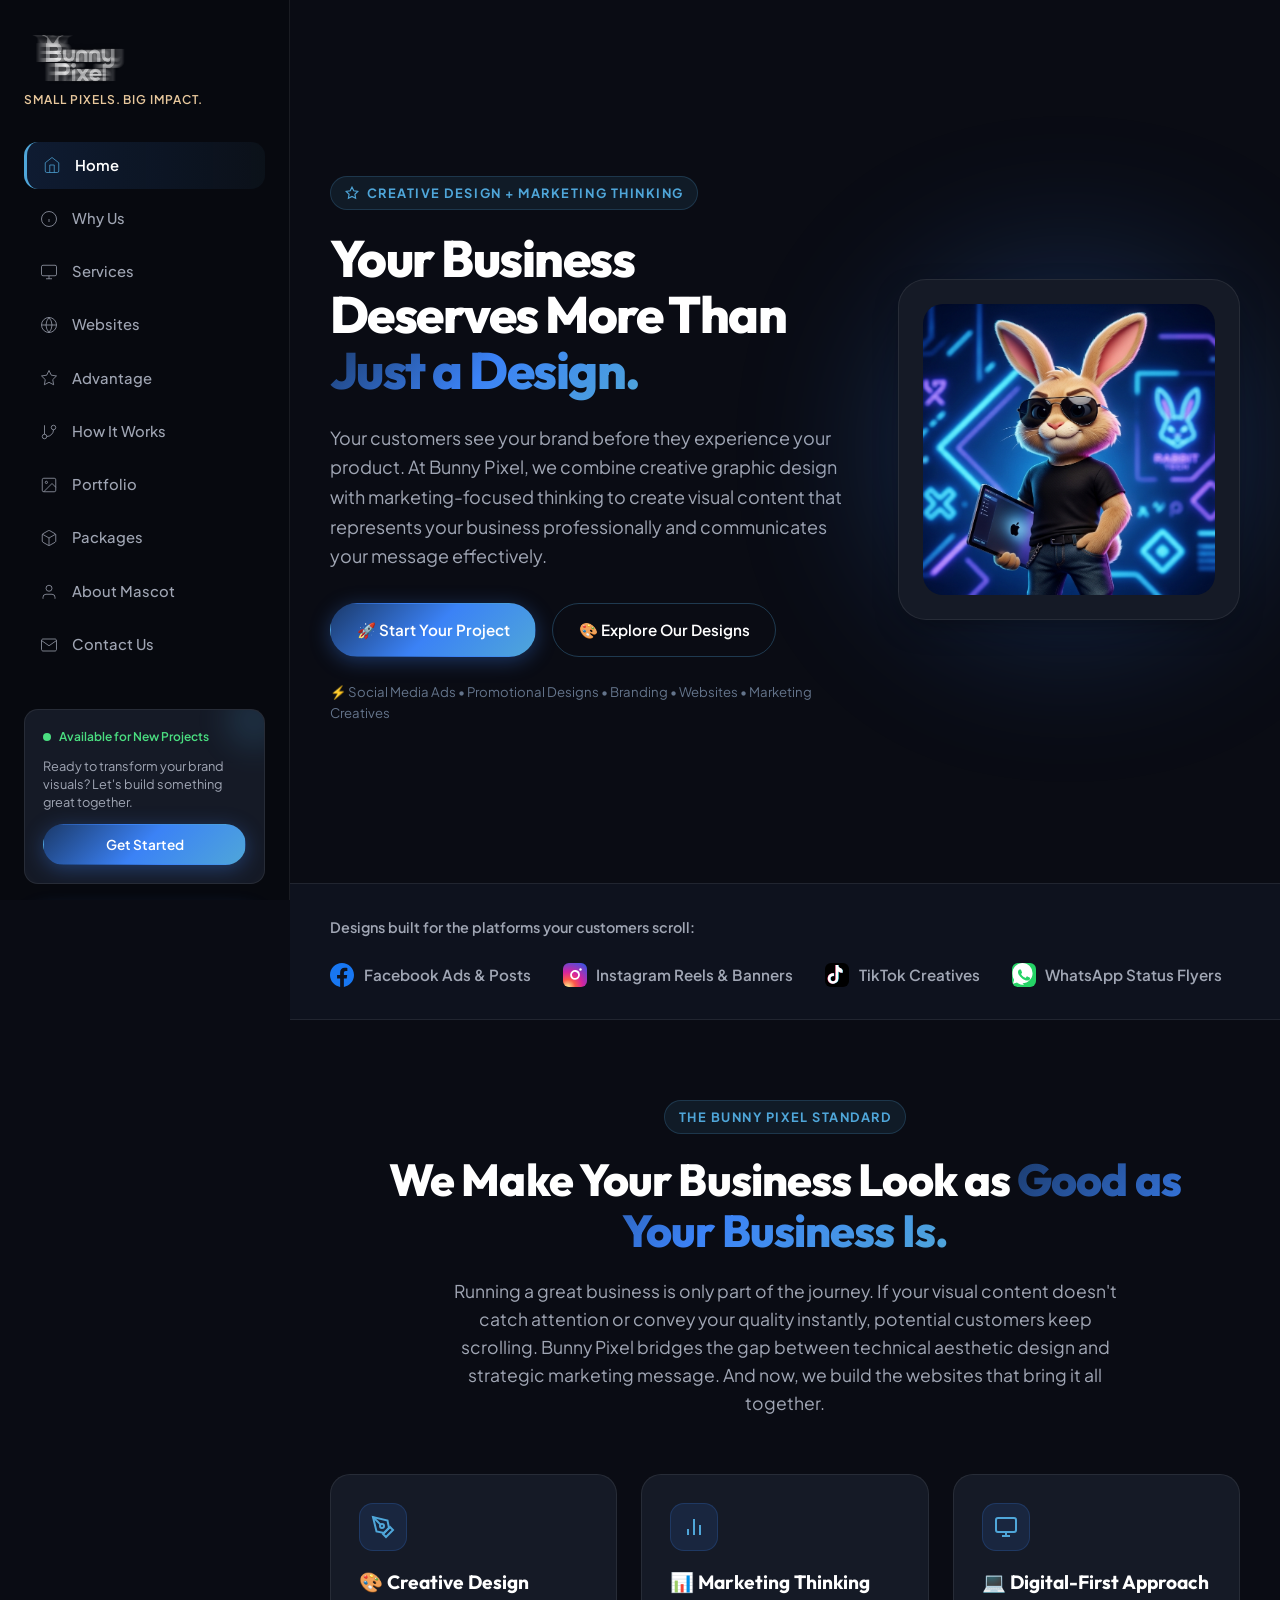
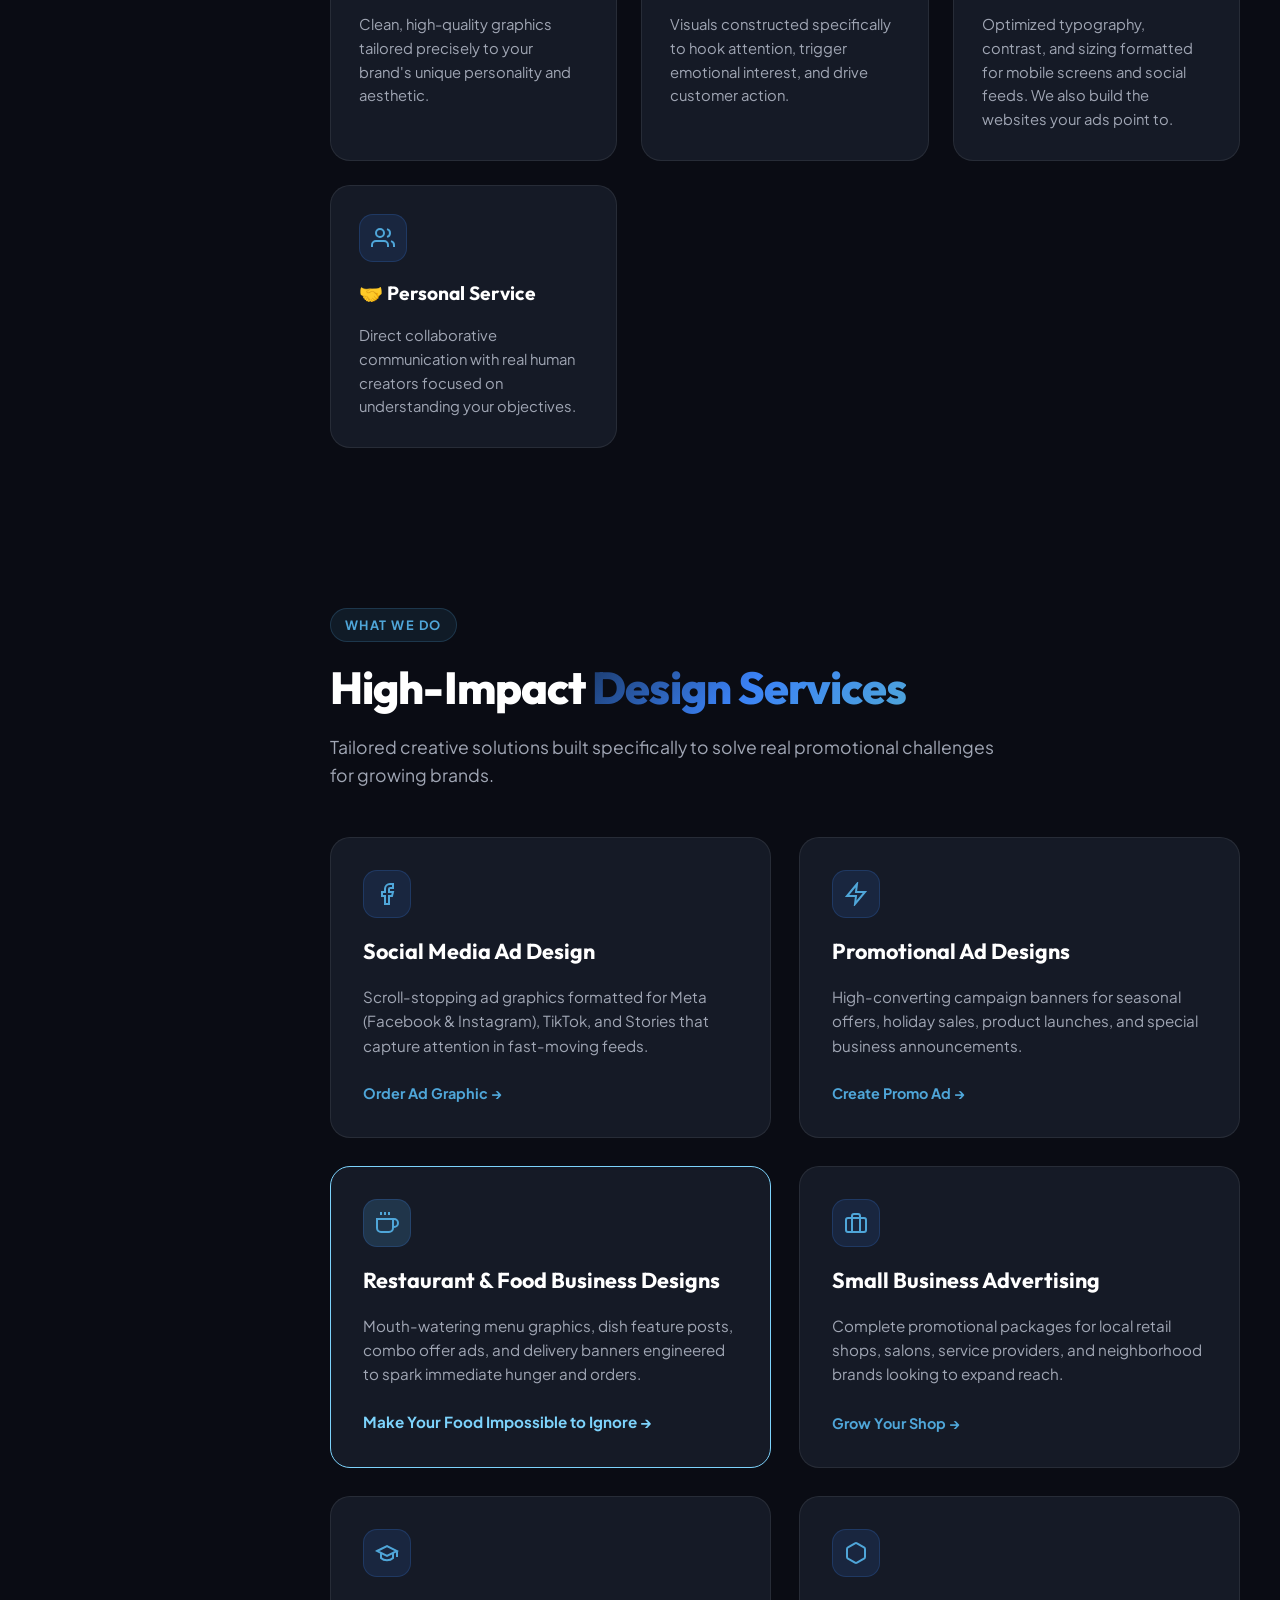
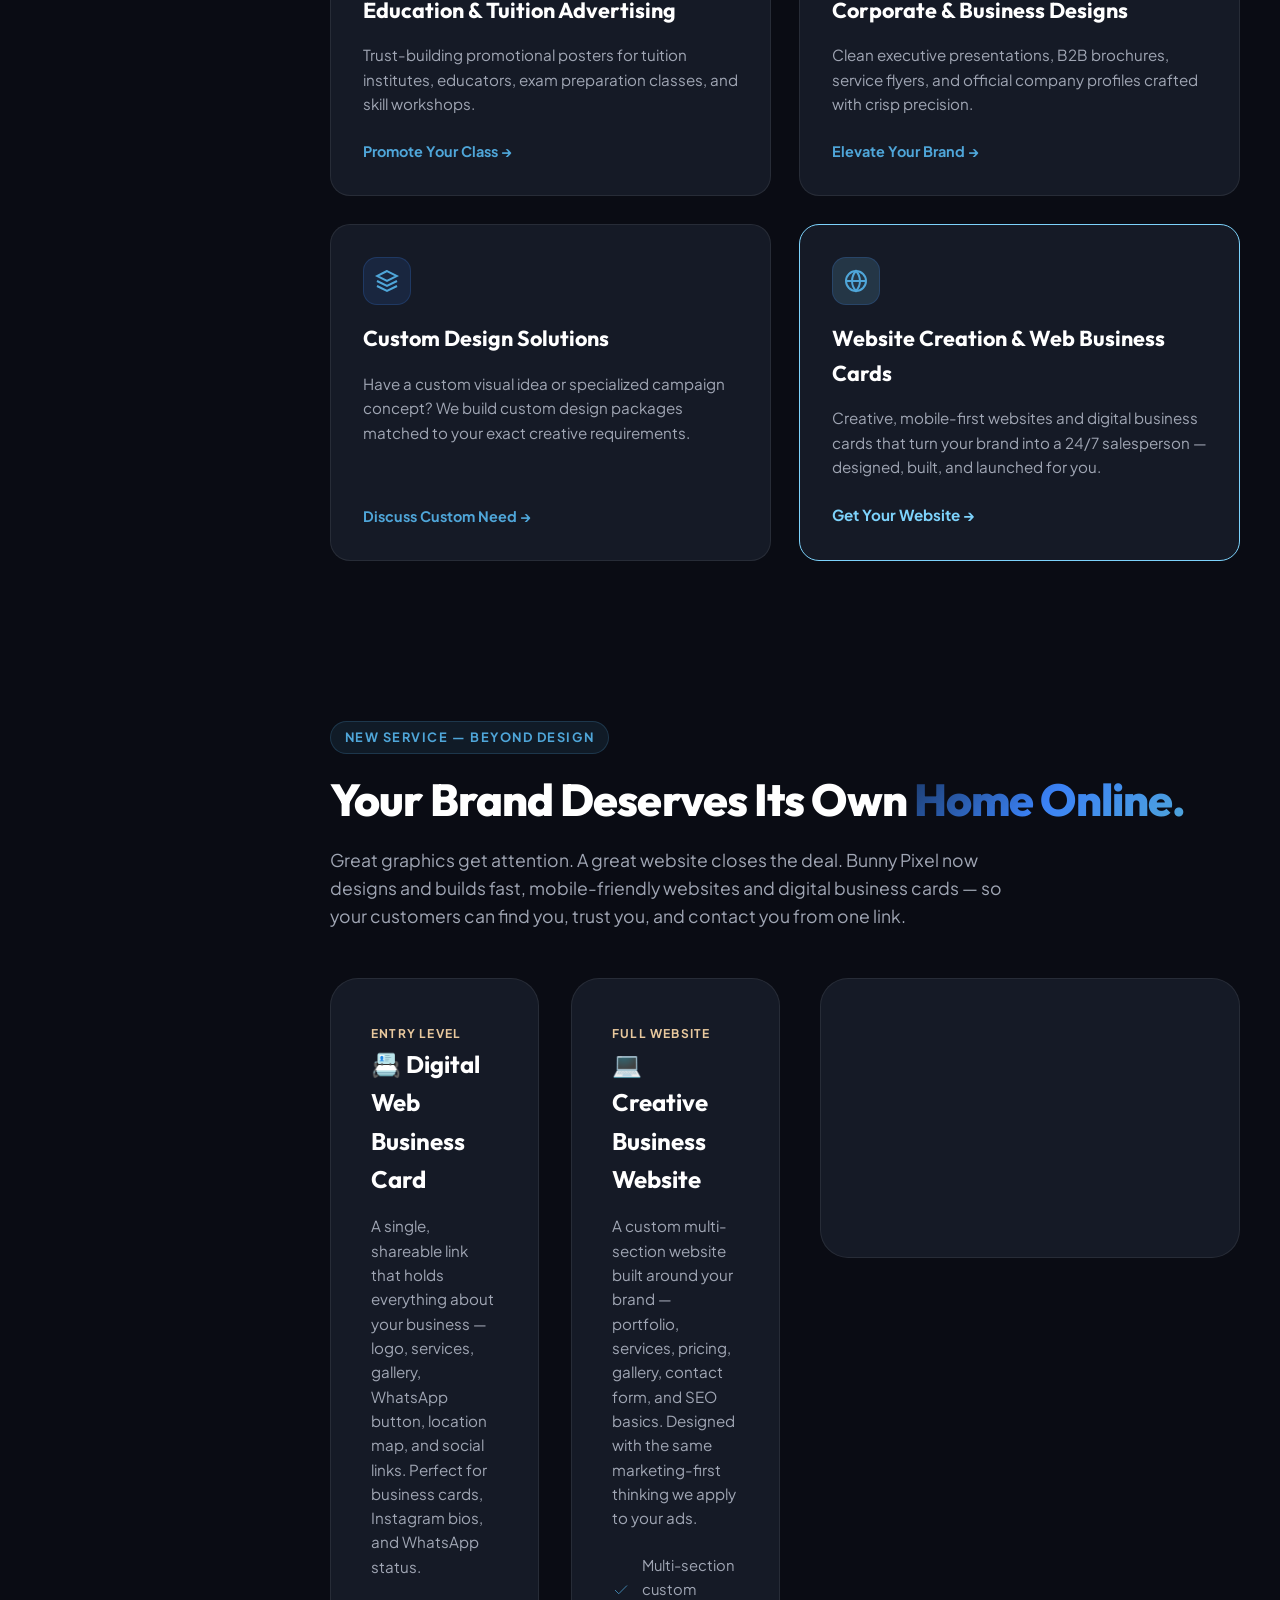
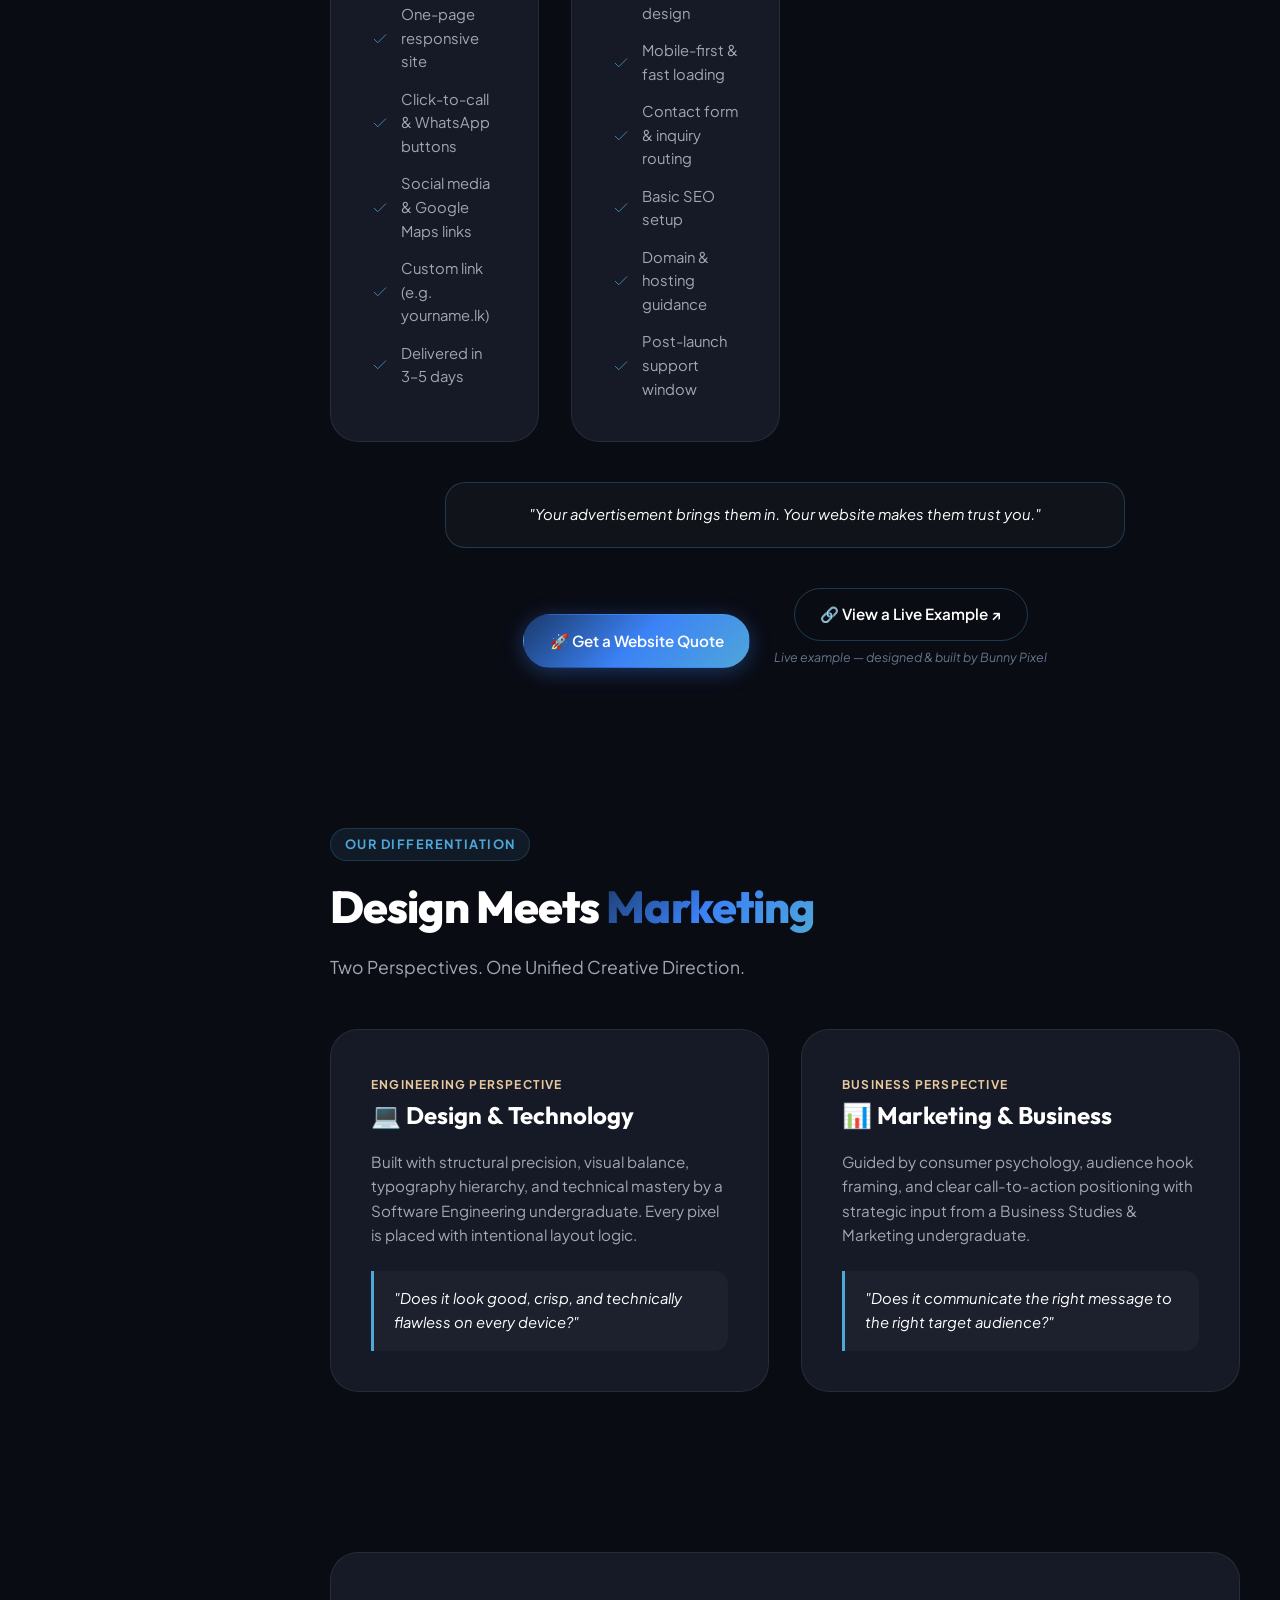
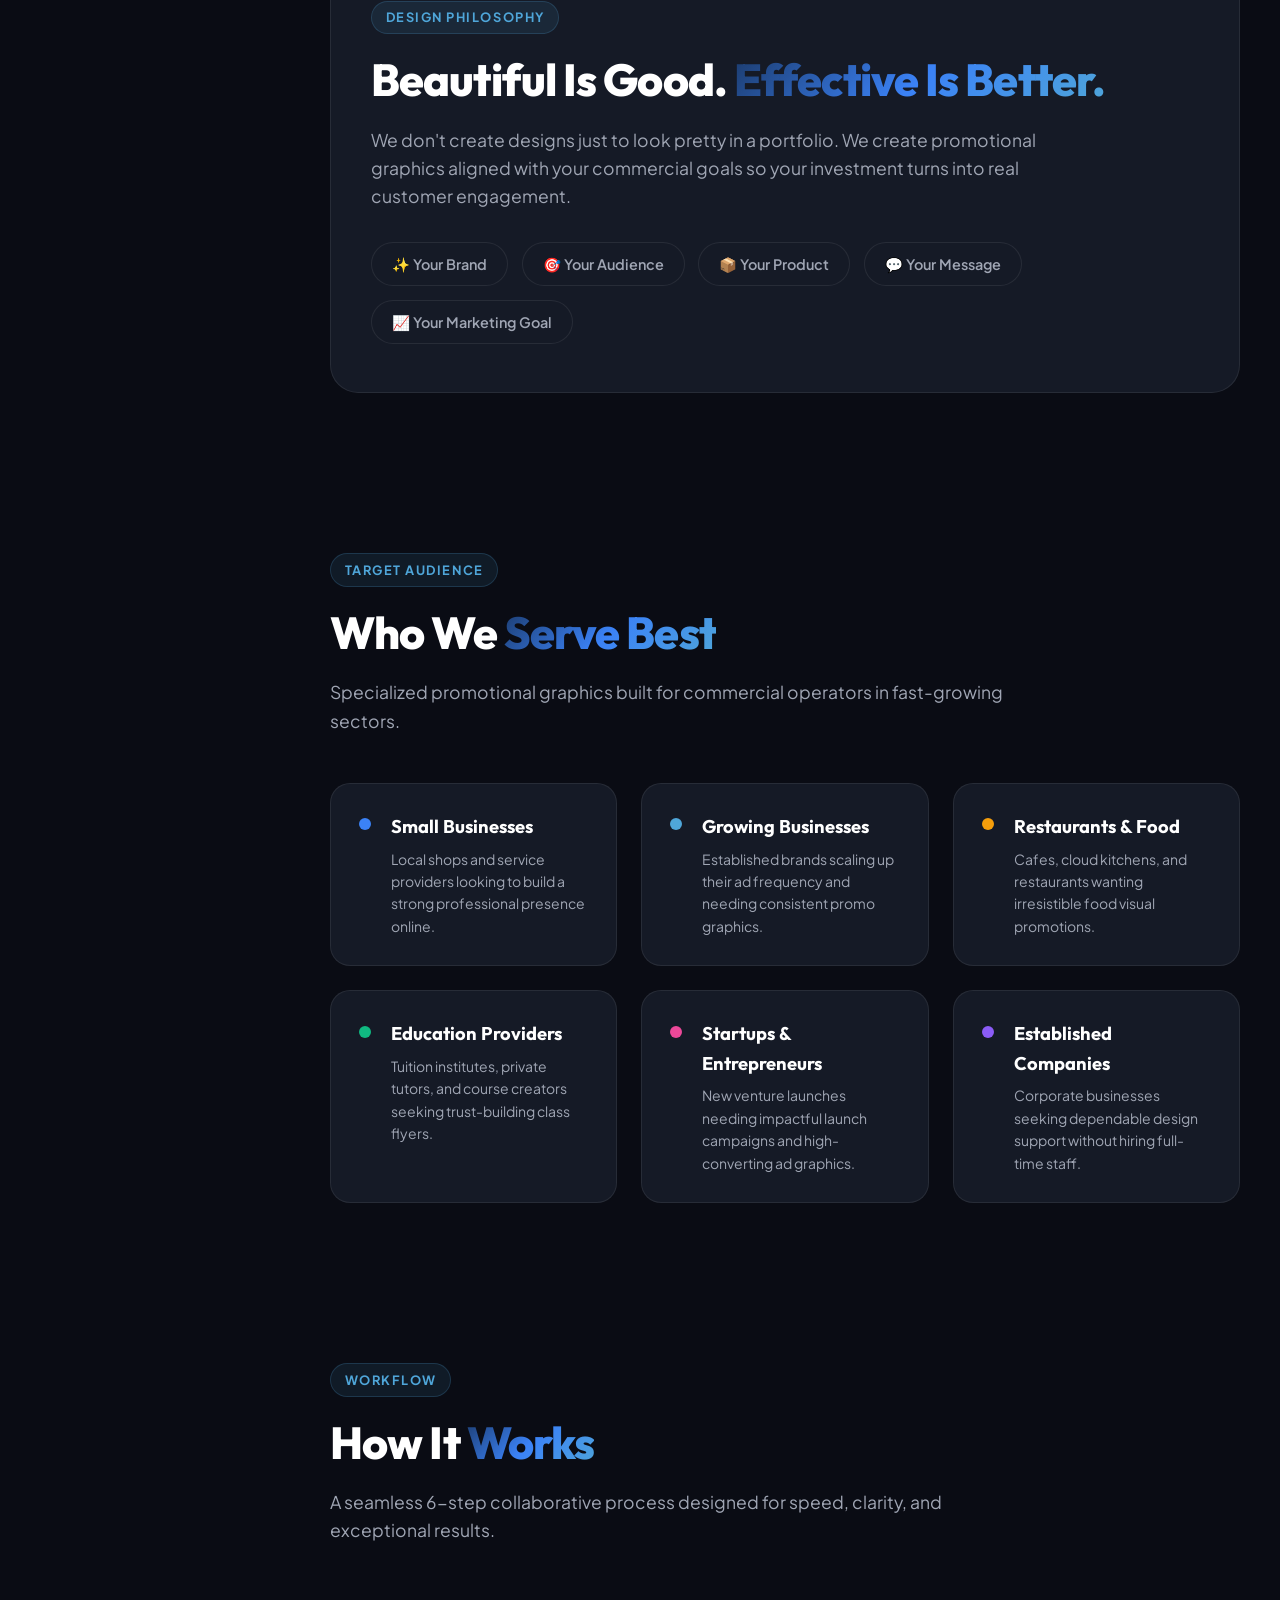
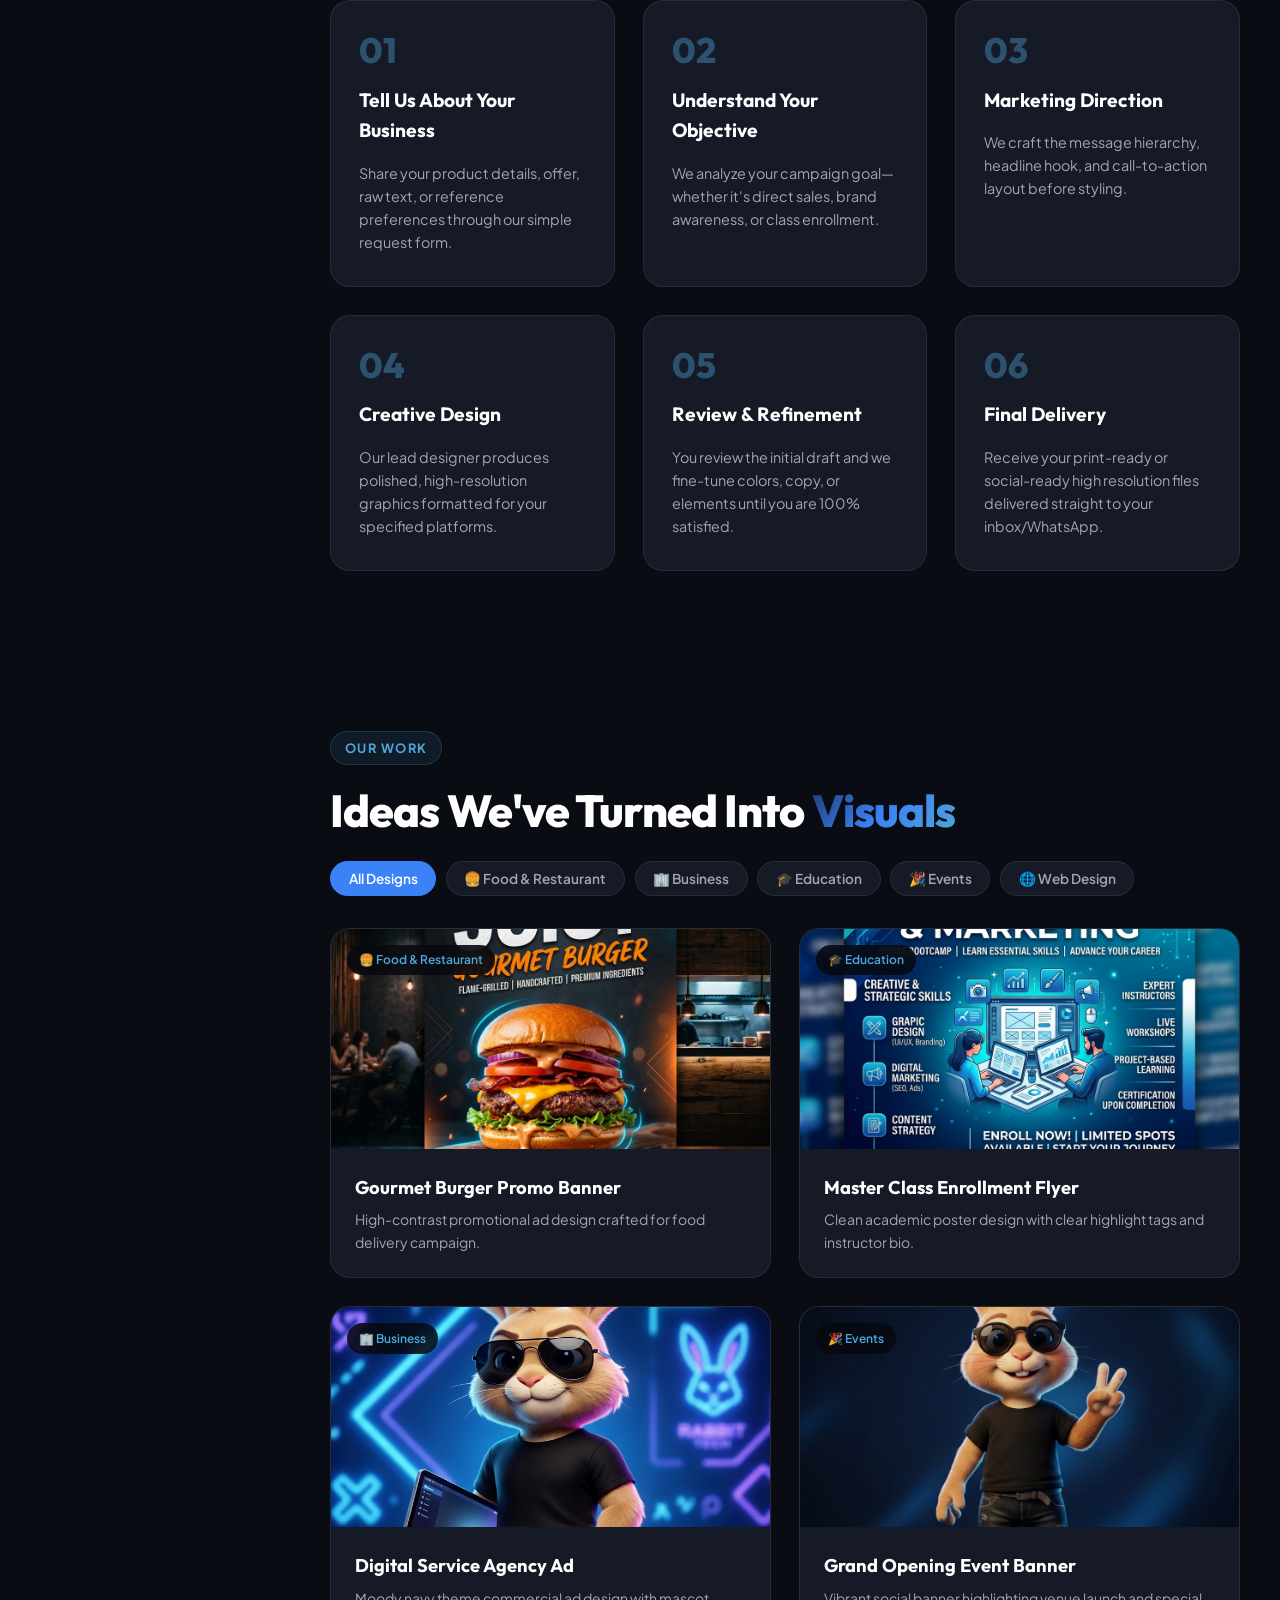
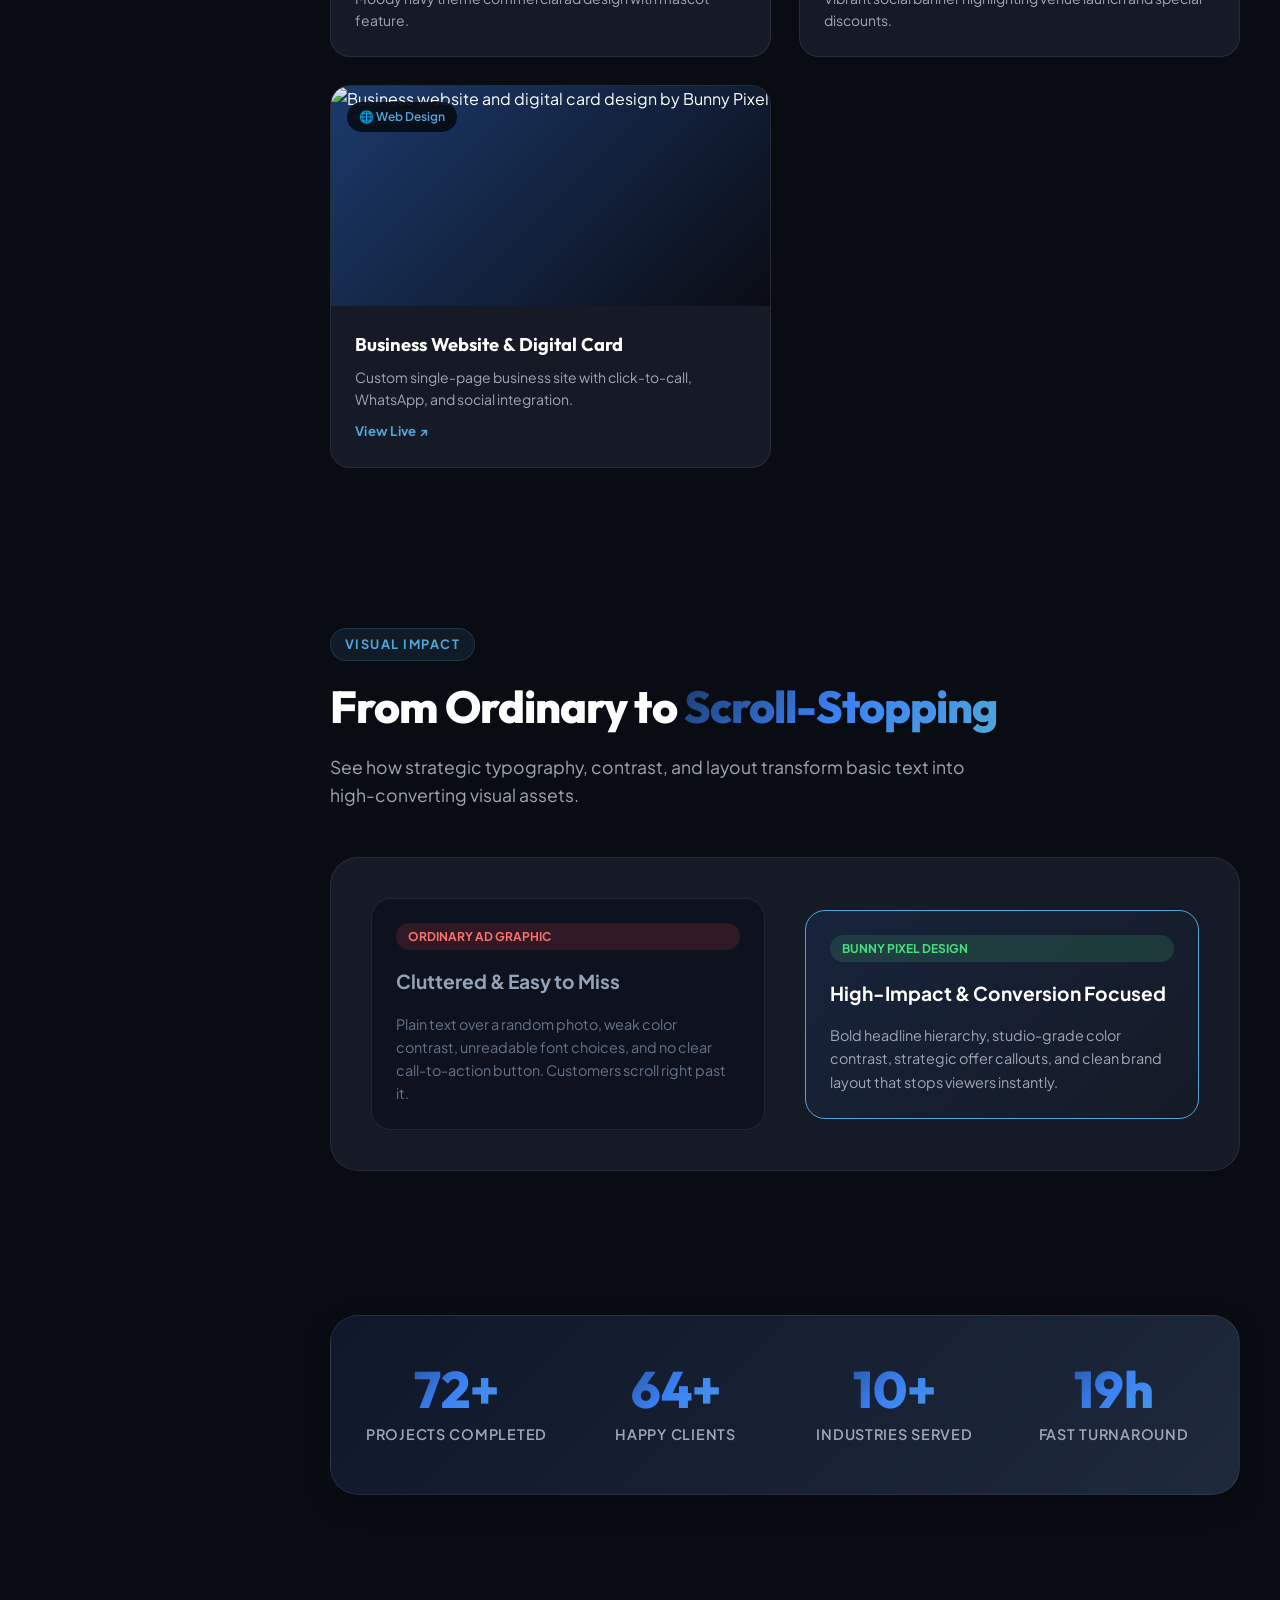
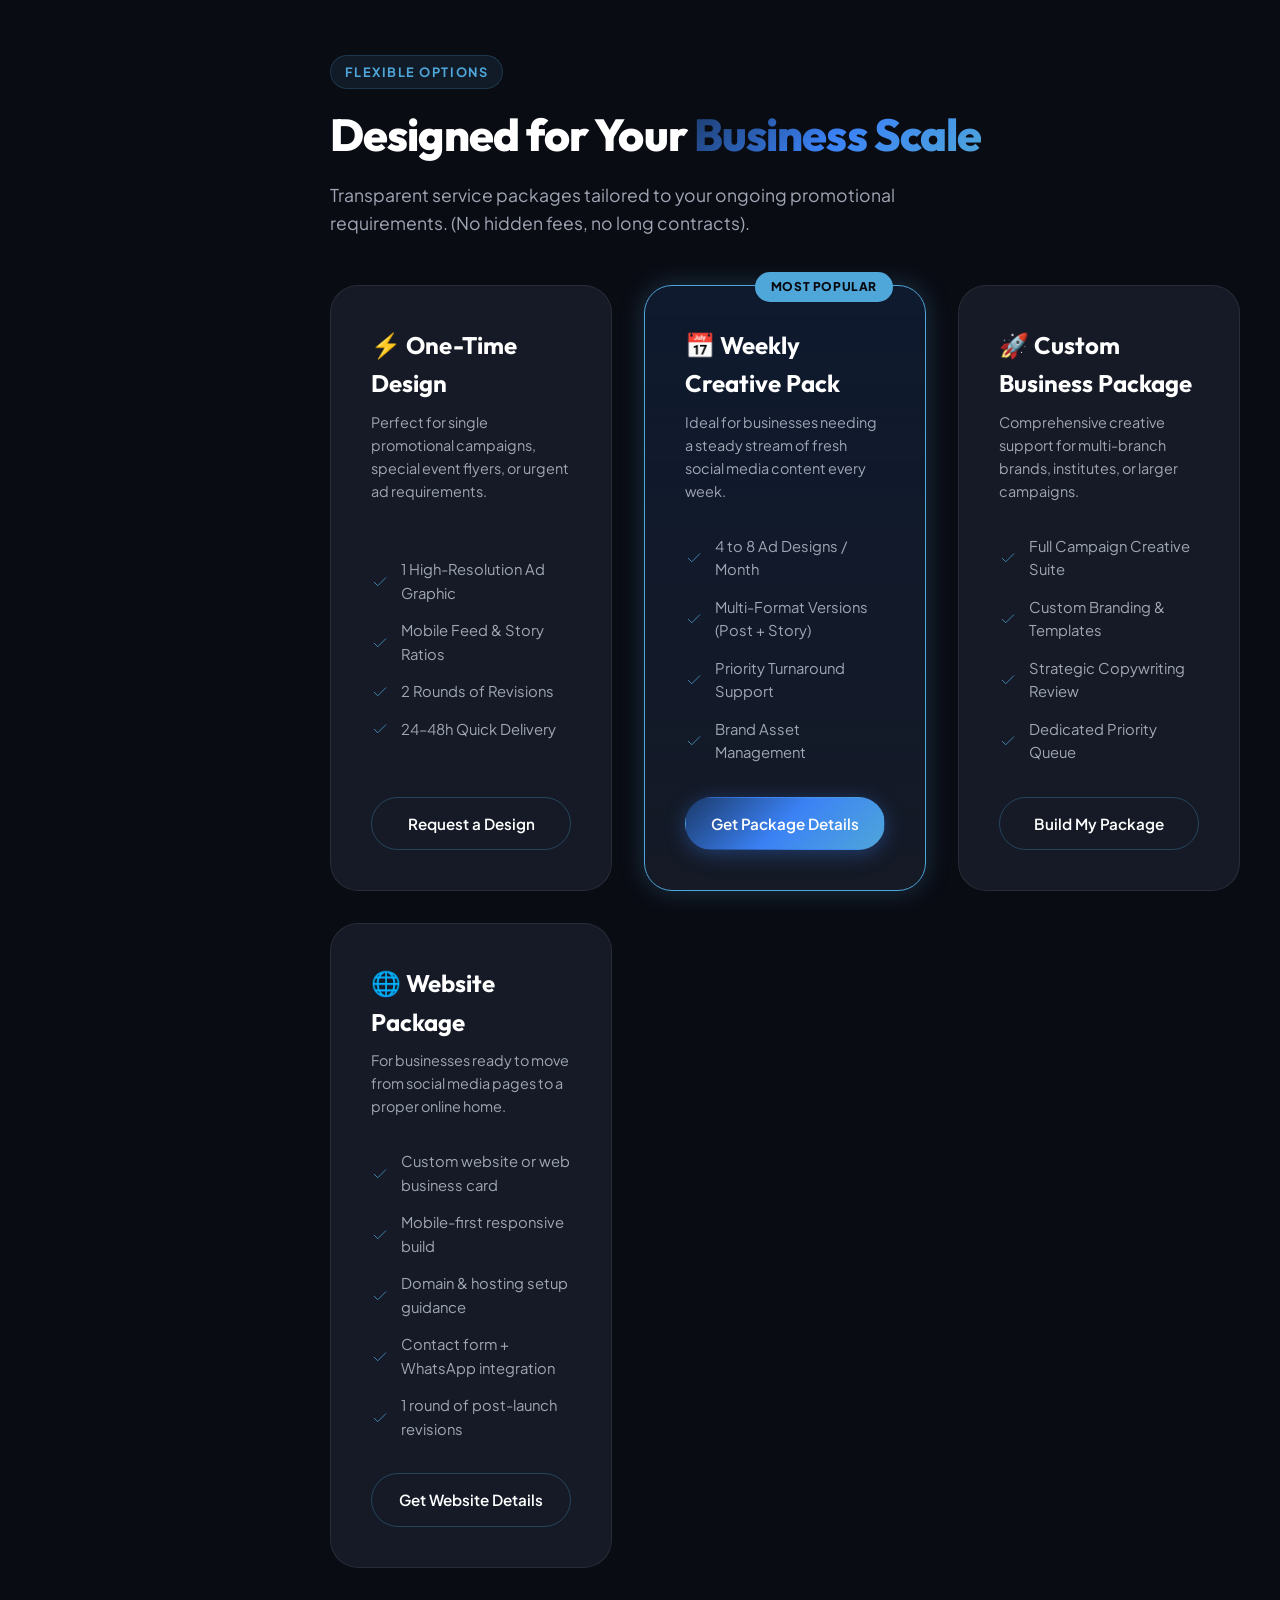
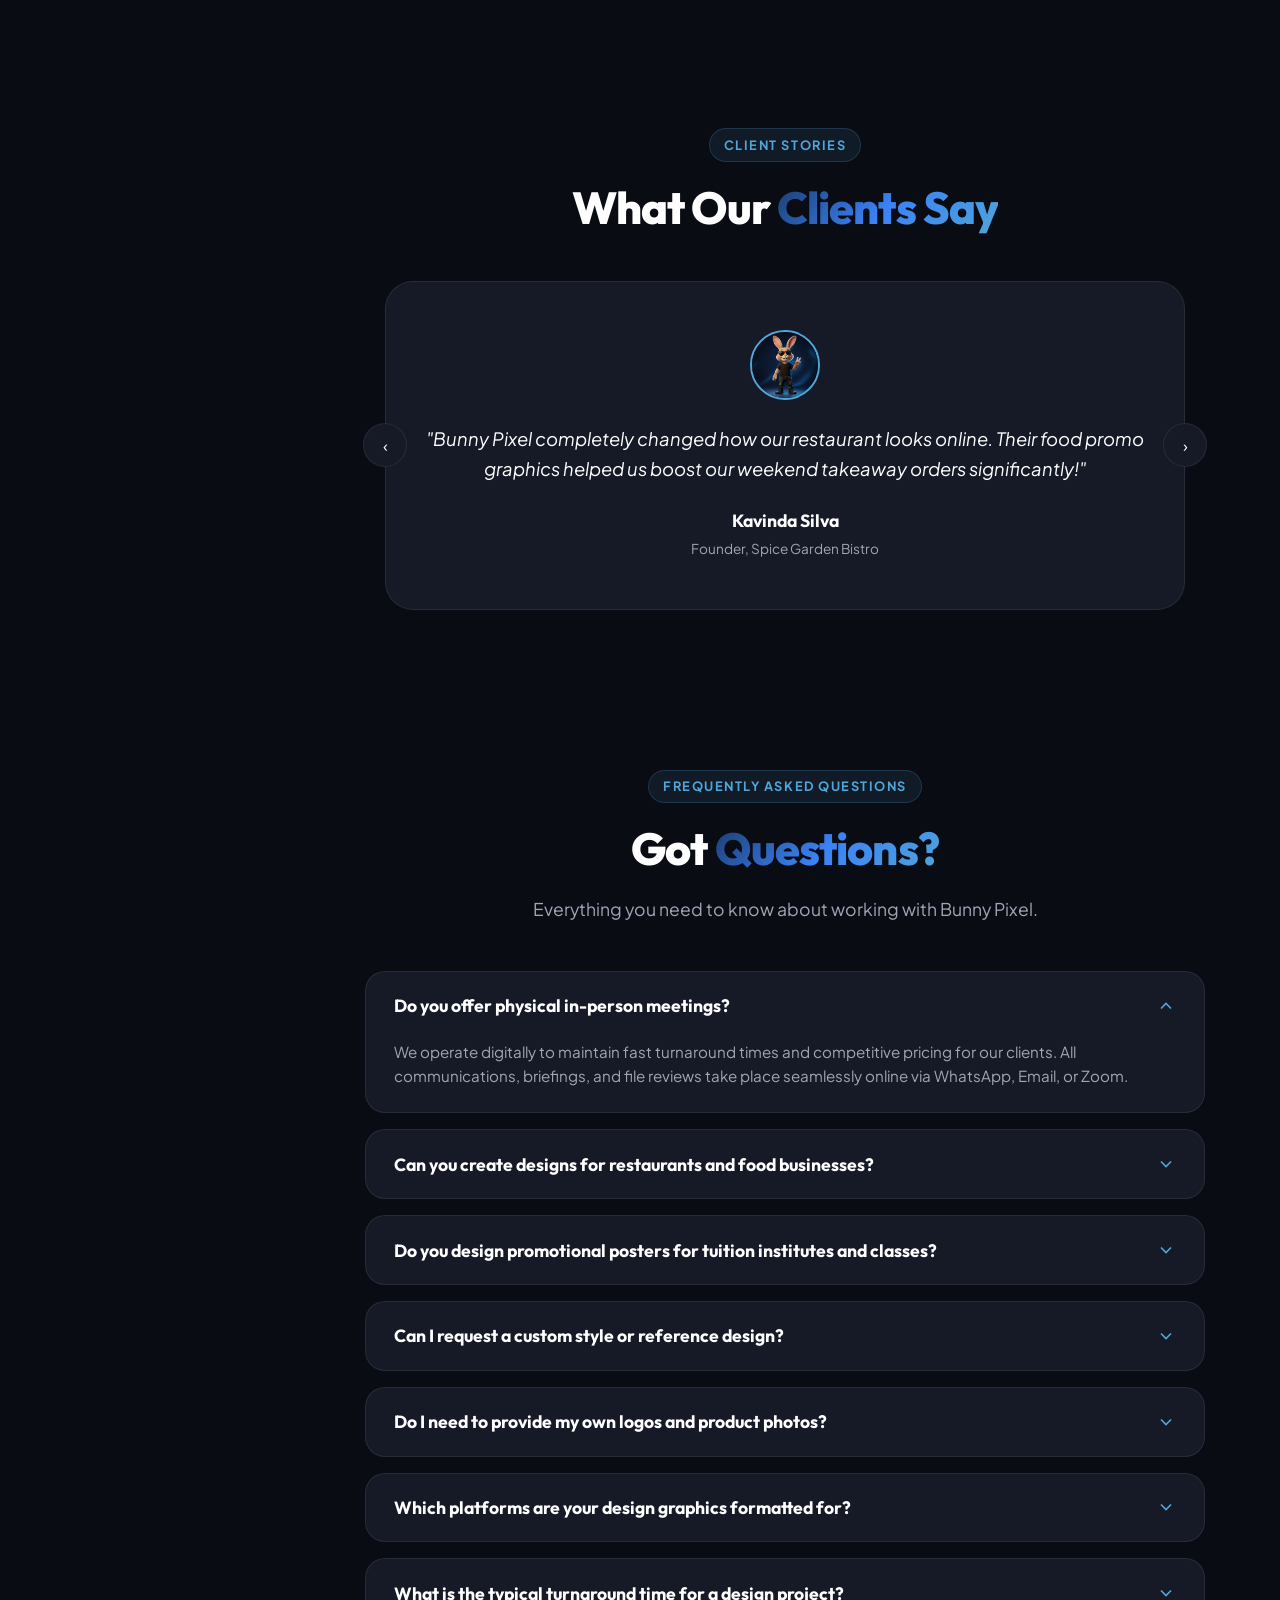
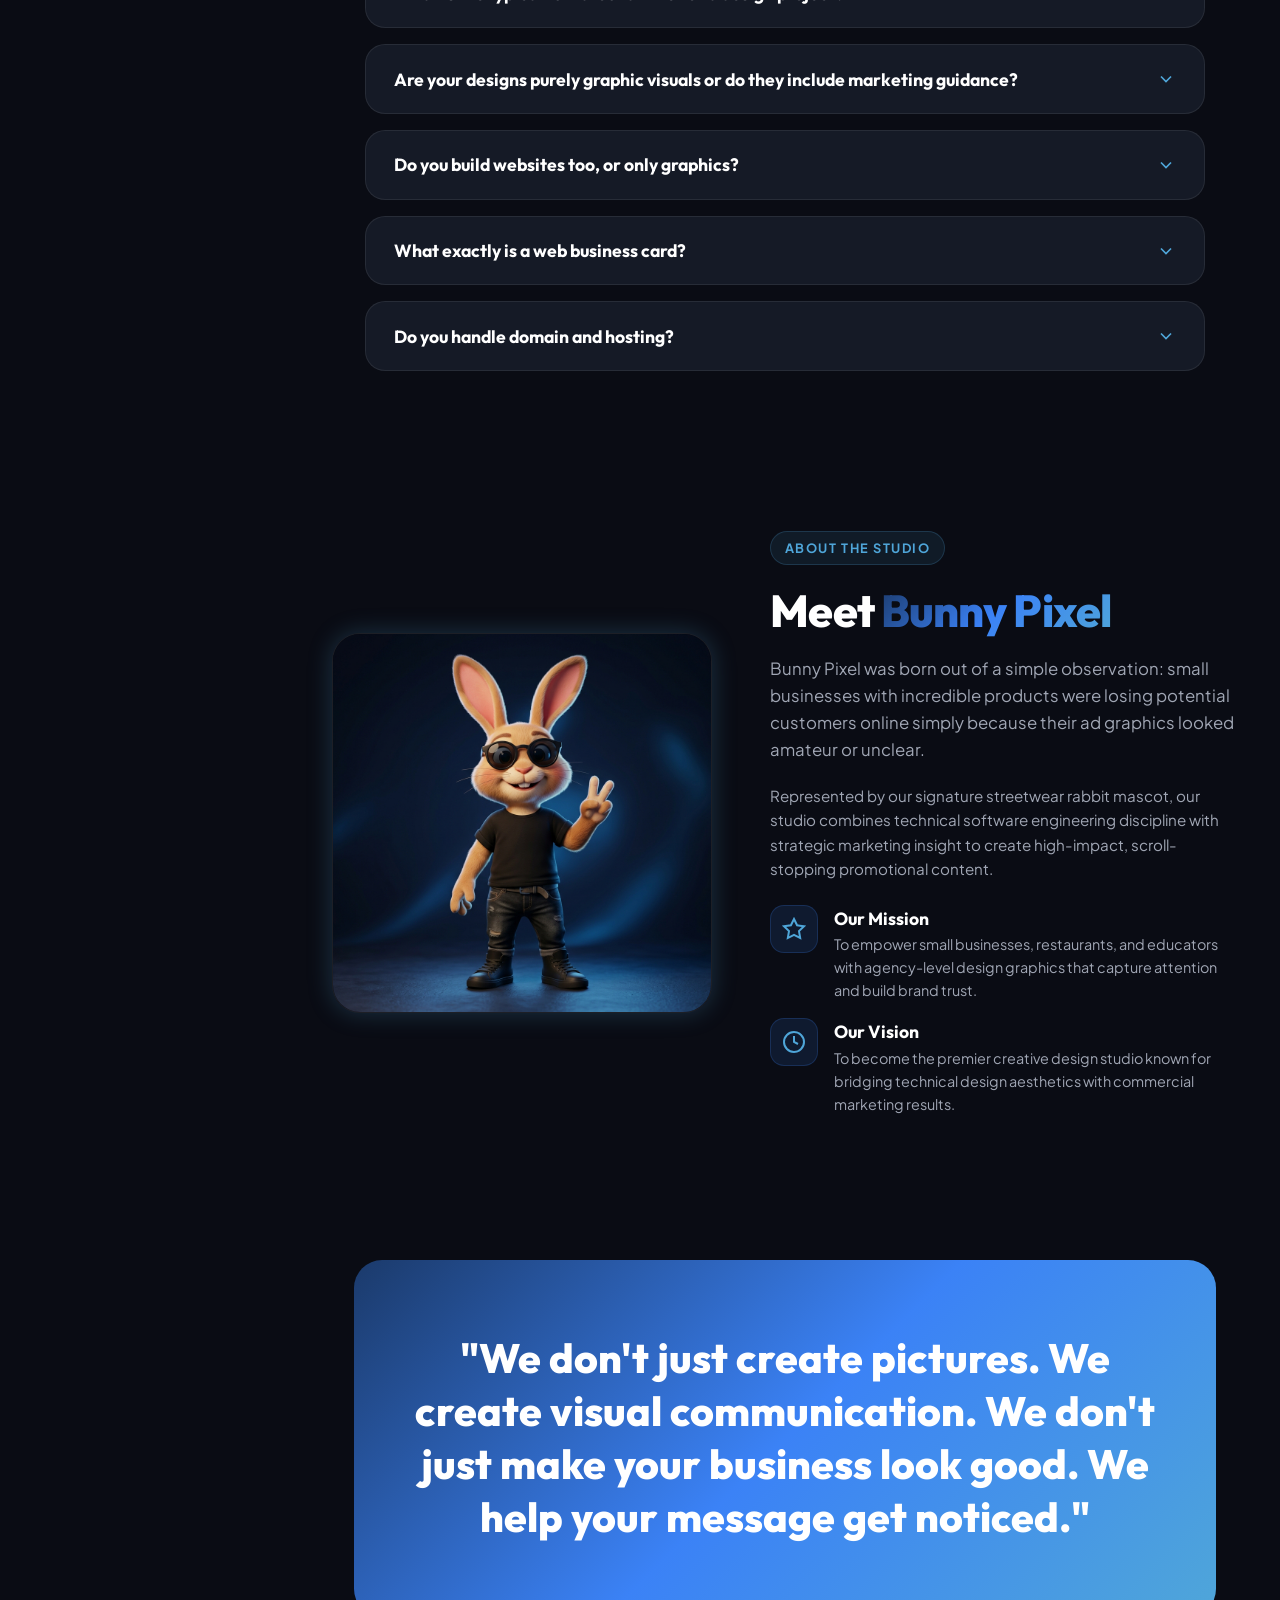
==== index.html @ 6aa2c083 "Add files via upload" ====
<!DOCTYPE html>
<html lang="en">
<head>
  <meta charset="UTF-8">
  <meta name="viewport" content="width=device-width, initial-scale=1.0">
  <title>Bunny Pixel | Creative Graphic Design, Web Design & Marketing Studio</title>
  <meta name="description" content="Bunny Pixel creates advertising graphics, promotional designs, and creative business websites for small businesses, restaurants, and startups in Sri Lanka. Combining creative design with marketing strategy.">
  <meta name="keywords" content="graphic design studio, social media ads, promotional ad design, marketing graphics, restaurant menu design, Sri Lanka design agency, Bunny Pixel, website design Sri Lanka, web business card, small business website, creative website design">
  
  <!-- Favicon / Brand Icon -->
  <link rel="icon" type="image/svg+xml" href="data:image/svg+xml,<svg xmlns='http://www.w3.org/2000/svg' viewBox='0 0 100 100'><rect width='100' height='100' rx='20' fill='%231B3A6B'/><path d='M30 40 Q40 20 45 40 M45 40 Q55 20 60 40 M30 45 L70 45 L70 75 L30 75 Z' fill='%23FFFFFF'/></svg>">

  <!-- Stylesheet -->
  <link rel="stylesheet" href="css/style.css">
</head>
<body>

  <div class="app-container">

    <!-- ==========================================
         FIXED DESKTOP SIDEBAR NAVIGATION
         ========================================== -->
    <aside class="sidebar">
      <div class="sidebar-top">
        <div class="brand-logo-container">
          <a href="#hero" class="brand-logo">
            <img src="assets/images/Main logo.png" alt="Bunny Pixel Logo" style="height: 52px; width: auto; max-width: 100%; display: block;">
          </a>
          <span class="brand-tagline">Small Pixels. Big Impact.</span>
        </div>

        <nav>
          <ul class="nav-menu">
            <li>
              <a href="#hero" class="nav-link active">
                <svg viewBox="0 0 24 24" fill="none"><path d="M3 9l9-7 9 7v11a2 2 0 0 1-2 2H5a2 2 0 0 1-2-2z"/><polyline points="9 22 9 12 15 12 15 22"/></svg>
                Home
              </a>
            </li>
            <li>
              <a href="#intro" class="nav-link">
                <svg viewBox="0 0 24 24" fill="none"><circle cx="12" cy="12" r="10"/><line x1="12" y1="16" x2="12" y2="12"/><line x1="12" y1="8" x2="12.01" y2="8"/></svg>
                Why Us
              </a>
            </li>
            <li>
              <a href="#services" class="nav-link">
                <svg viewBox="0 0 24 24" fill="none"><rect x="2" y="3" width="20" height="14" rx="2" ry="2"/><line x1="8" y1="21" x2="16" y2="21"/><line x1="12" y1="17" x2="12" y2="21"/></svg>
                Services
              </a>
            </li>
            <li>
              <a href="#web-design" class="nav-link" aria-label="Websites">
                <svg viewBox="0 0 24 24" fill="none"><circle cx="12" cy="12" r="10"/><line x1="2" y1="12" x2="22" y2="12"/><path d="M12 2a15.3 15.3 0 0 1 4 10 15.3 15.3 0 0 1-4 10 15.3 15.3 0 0 1-4-10 15.3 15.3 0 0 1 4-10z"/></svg>
                Websites
              </a>
            </li>
            <li>
              <a href="#advantage" class="nav-link">
                <svg viewBox="0 0 24 24" fill="none"><polygon points="12 2 15.09 8.26 22 9.27 17 14.14 18.18 21.02 12 17.77 5.82 21.02 7 14.14 2 9.27 8.91 8.26 12 2"/></svg>
                Advantage
              </a>
            </li>
            <li>
              <a href="#process" class="nav-link">
                <svg viewBox="0 0 24 24" fill="none"><line x1="6" y1="3" x2="6" y2="15"/><circle cx="18" cy="6" r="3"/><circle cx="6" cy="18" r="3"/><path d="M18 9a9 9 0 0 1-9 9"/></svg>
                How It Works
              </a>
            </li>
            <li>
              <a href="#portfolio" class="nav-link">
                <svg viewBox="0 0 24 24" fill="none"><rect x="3" y="3" width="18" height="18" rx="2" ry="2"/><circle cx="8.5" cy="8.5" r="1.5"/><polyline points="21 15 16 10 5 21"/></svg>
                Portfolio
              </a>
            </li>
            <li>
              <a href="#packages" class="nav-link">
                <svg viewBox="0 0 24 24" fill="none"><path d="M21 16V8a2 2 0 0 0-1-1.73l-7-4a2 2 0 0 0-2 0l-7 4A2 2 0 0 0 3 8v8a2 2 0 0 0 1 1.73l7 4a2 2 0 0 0 2 0l7-4A2 2 0 0 0 21 16z"/><polyline points="3.27 6.96 12 12.01 20.73 6.96"/><line x1="12" y1="22.08" x2="12" y2="12"/></svg>
                Packages
              </a>
            </li>
            <li>
              <a href="#about" class="nav-link">
                <svg viewBox="0 0 24 24" fill="none"><path d="M20 21v-2a4 4 0 0 0-4-4H8a4 4 0 0 0-4 4v2"/><circle cx="12" cy="7" r="4"/></svg>
                About Mascot
              </a>
            </li>
            <li>
              <a href="#contact" class="nav-link">
                <svg viewBox="0 0 24 24" fill="none"><path d="M4 4h16c1.1 0 2 .9 2 2v12c0 1.1-.9 2-2 2H4c-1.1 0-2-.9-2-2V6c0-1.1.9-2 2-2z"/><polyline points="22,6 12,13 2,6"/></svg>
                Contact Us
              </a>
            </li>
          </ul>
        </nav>

        <!-- Availability Badge Card -->
        <div class="availability-card">
          <div class="availability-badge">
            <span class="pulse-dot"></span>
            Available for New Projects
          </div>
          <p>Ready to transform your brand visuals? Let's build something great together.</p>
          <a href="#contact" class="btn btn-primary btn-sm">Get Started</a>
        </div>
      </div>

      <div class="sidebar-bottom">
        <a href="#contact" class="btn btn-primary btn-block">🚀 Start Your Project</a>
        
        <!-- Social Icons Footer -->
        <div class="sidebar-socials">
          <a href="https://www.facebook.com/share/1DZ3ruYQrV/" target="_blank" rel="noopener" class="social-icon-btn" title="Facebook" aria-label="Facebook">
            <svg viewBox="0 0 24 24" width="20" height="20"><path d="M24 12.073c0-6.627-5.373-12-12-12s-12 5.373-12 12c0 5.99 4.388 10.954 10.125 11.854v-8.385H7.078v-3.47h3.047V9.43c0-3.007 1.792-4.669 4.533-4.669 1.312 0 2.686.235 2.686.235v2.953H15.83c-1.491 0-1.956.925-1.956 1.874v2.25h3.328l-.532 3.47h-2.796v8.385C19.612 23.027 24 18.062 24 12.073z" fill="#1877F2"/></svg>
          </a>
          <a href="https://www.instagram.com/bunny_pixel_lk?igsh=Z2lhZ2xjcGg3ZjJr" target="_blank" rel="noopener" class="social-icon-btn" title="Instagram" aria-label="Instagram">
            <svg viewBox="0 0 24 24" width="20" height="20">
              <radialGradient id="igGradSidebar" cx="20%" cy="100%" r="125%">
                <stop offset="0%" stop-color="#fdf497" />
                <stop offset="25%" stop-color="#fd5949" />
                <stop offset="50%" stop-color="#d6249f" />
                <stop offset="100%" stop-color="#285AEB" />
              </radialGradient>
              <rect width="24" height="24" rx="6" fill="url(#igGradSidebar)"/>
              <path d="M16 11.37A4 4 0 1 1 12.63 8 4 4 0 0 1 16 11.37z" fill="none" stroke="#ffffff" stroke-width="1.8"/>
              <circle cx="17.5" cy="6.5" r="1.2" fill="#ffffff"/>
            </svg>
          </a>
          <a href="https://www.tiktok.com/@bunnypixel0?_r=1&_t=ZS-98i2D7vA2lB" target="_blank" rel="noopener" class="social-icon-btn" title="TikTok" aria-label="TikTok">
            <svg viewBox="0 0 24 24" width="20" height="20">
              <rect width="24" height="24" rx="6" fill="#000000"/>
              <path d="M16.6 5.82a4.2 4.2 0 0 1-2.9-2.07v.05A7.1 7.1 0 0 1 13.6 2h-2.7v13.6a2.6 2.6 0 1 1-2.6-2.6c.3 0 .6.05.9.15V10.3a5.3 5.3 0 1 0 4.4 5.2V8.4a7 7 0 0 0 4.2 1.4V7a4.2 4.2 0 0 1-1.2-1.18z" fill="#00f2fe"/>
              <path d="M16 5.2a4.2 4.2 0 0 1-2.9-2.07V3a7.1 7.1 0 0 1-.1-1H10.3v13.6a2.6 2.6 0 1 1-2.6-2.6c.3 0 .6.05.9.15V10.3a5.3 5.3 0 1 0 4.4 5.2V8.4a7 7 0 0 0 4.2 1.4V7a4.2 4.2 0 0 1-1.2-1.8z" fill="#ff0050" opacity="0.85"/>
              <path d="M16.3 5.5a4.2 4.2 0 0 1-2.9-2.07V3a7.1 7.1 0 0 1-.1-1H10.6v13.6a2.6 2.6 0 1 1-2.6-2.6c.3 0 .6.05.9.15V10.3a5.3 5.3 0 1 0 4.4 5.2V8.4a7 7 0 0 0 4.2 1.4V7a4.2 4.2 0 0 1-1.2-1.5z" fill="#FFFFFF"/>
            </svg>
          </a>
          <a href="https://wa.me/94722211195" target="_blank" rel="noopener" class="social-icon-btn" title="WhatsApp (+94 722 211 195)" aria-label="WhatsApp">
            <svg viewBox="0 0 24 24" width="20" height="20">
              <rect width="24" height="24" rx="6" fill="#25D366"/>
              <path d="M17.472 14.382c-.297-.149-1.758-.867-2.03-.967-.273-.099-.471-.148-.67.15-.197.297-.767.966-.94 1.164-.173.199-.347.223-.644.075-.297-.15-1.255-.463-2.39-1.475-.883-.788-1.48-1.761-1.653-2.059-.173-.297-.018-.458.13-.606.134-.133.298-.347.446-.521.151-.172.2-.296.3-.495.099-.198.05-.372-.025-.521-.075-.148-.669-1.611-.916-2.206-.242-.579-.487-.501-.669-.51l-.57-.01c-.198 0-.52.074-.792.372s-1.04 1.016-1.04 2.479 1.065 2.876 1.213 3.074c.149.198 2.095 3.2 5.076 4.487.709.306 1.263.489 1.694.626.712.226 1.36.194 1.872.118.571-.085 1.758-.719 2.006-1.413.248-.695.248-1.29.173-1.414-.074-.124-.272-.198-.57-.347m-5.421 7.461c-2.43 0-4.661-.71-6.536-1.936l-.468-.306-4.004 1.05 1.068-3.905-.334-.531A11.75 11.75 0 0 1 .466 10.155C.466 4.606 4.975.098 10.525.098c2.689 0 5.215 1.047 7.117 2.951a10.007 10.007 0 0 1 2.946 7.108c0 5.549-4.509 10.057-10.059 10.057" fill="#FFFFFF"/>
            </svg>
          </a>
          <a href="mailto:chanudatheekshana118@gmail.com" class="social-icon-btn" title="Email Us" aria-label="Email">
            <svg viewBox="0 0 24 24" width="20" height="20">
              <rect width="24" height="24" rx="6" fill="#EA4335"/>
              <path d="M4 4h16c1.1 0 2 .9 2 2v12c0 1.1-.9 2-2 2H4c-1.1 0-2-.9-2-2V6c0-1.1.9-2 2-2z" fill="none" stroke="#FFFFFF" stroke-width="2"/>
              <polyline points="22,6 12,13 2,6" fill="none" stroke="#FFFFFF" stroke-width="2"/>
            </svg>
          </a>
        </div>
      </div>
    </aside>

    <!-- ==========================================
         MOBILE HEADER & DRAWER MENU (< 991px)
         ========================================== -->
    <header class="mobile-header">
      <a href="#hero" class="brand-logo">
        <img src="assets/images/Main logo.png" alt="Bunny Pixel Logo" style="height: 38px; width: auto; display: block;">
      </a>
      <button class="hamburger-btn" id="hamburgerBtn" aria-label="Toggle Navigation Menu">
        <span></span>
        <span></span>
        <span></span>
      </button>
    </header>

    <div class="mobile-drawer" id="mobileDrawer">
      <ul class="nav-menu">
        <li><a href="#hero" class="mobile-nav-link active">Home</a></li>
        <li><a href="#intro" class="mobile-nav-link">Why Us</a></li>
        <li><a href="#services" class="mobile-nav-link">Services</a></li>
        <li><a href="#web-design" class="mobile-nav-link">Websites</a></li>
        <li><a href="#advantage" class="mobile-nav-link">Advantage</a></li>
        <li><a href="#process" class="mobile-nav-link">How It Works</a></li>
        <li><a href="#portfolio" class="mobile-nav-link">Portfolio</a></li>
        <li><a href="#packages" class="mobile-nav-link">Packages</a></li>
        <li><a href="#about" class="mobile-nav-link">About Mascot</a></li>
        <li><a href="#contact" class="mobile-nav-link">Contact Us</a></li>
      </ul>
      <div style="margin-top: 2rem;">
        <a href="#contact" class="btn btn-primary btn-block">🚀 Start Your Project</a>
      </div>
    </div>

    <!-- ==========================================
         MAIN CONTENT AREA
         ========================================== -->
    <main class="main-content">

      <!-- 1. HERO SECTION -->
      <section id="hero" class="hero-section">
        <div class="section-wrapper">
          <div class="hero-grid">
            <div class="hero-text-content">
              <span class="eyebrow-tag">
                <svg width="14" height="14" viewBox="0 0 24 24" fill="none" stroke="currentColor" stroke-width="2"><polygon points="12 2 15.09 8.26 22 9.27 17 14.14 18.18 21.02 12 17.77 5.82 21.02 7 14.14 2 9.27 8.91 8.26 12 2"/></svg>
                CREATIVE DESIGN + MARKETING THINKING
              </span>
              <h1 class="hero-headline">
                Your Business Deserves More Than <span class="gradient-text">Just a Design.</span>
              </h1>
              <p class="hero-subtext">
                Your customers see your brand before they experience your product. At Bunny Pixel, we combine creative graphic design with marketing-focused thinking to create visual content that represents your business professionally and communicates your message effectively.
              </p>
              <div class="hero-actions">
                <a href="#contact" class="btn btn-primary">🚀 Start Your Project</a>
                <a href="#portfolio" class="btn btn-outline">🎨 Explore Our Designs</a>
              </div>
              <p class="hero-caption">
                ⚡ Social Media Ads • Promotional Designs • Branding • Websites • Marketing Creatives
              </p>
            </div>

            <!-- Hero Mascot Visual with Glow Blob -->
            <div class="hero-visual">
              <div class="hero-glow-blob"></div>
              <div class="hero-mascot-card">
                <img src="assets/images/bunny_hero.png" alt="Bunny Pixel Mascot with Sunglasses and Laptop" class="hero-mascot-img">
              </div>
            </div>
          </div>
        </div>
      </section>

      <!-- 2. TRUSTED-BY PLATFORM STRIP -->
      <div class="trusted-strip">
        <div class="trusted-container">
          <span class="trusted-label">Designs built for the platforms your customers scroll:</span>
          <div class="trusted-platforms">
            <div class="platform-item">
              <svg viewBox="0 0 24 24" width="24" height="24"><path d="M24 12.073c0-6.627-5.373-12-12-12s-12 5.373-12 12c0 5.99 4.388 10.954 10.125 11.854v-8.385H7.078v-3.47h3.047V9.43c0-3.007 1.792-4.669 4.533-4.669 1.312 0 2.686.235 2.686.235v2.953H15.83c-1.491 0-1.956.925-1.956 1.874v2.25h3.328l-.532 3.47h-2.796v8.385C19.612 23.027 24 18.062 24 12.073z" fill="#1877F2"/></svg>
              <span>Facebook Ads & Posts</span>
            </div>
            <div class="platform-item">
              <svg viewBox="0 0 24 24" width="24" height="24">
                <radialGradient id="igGradPlatform" cx="20%" cy="100%" r="125%">
                  <stop offset="0%" stop-color="#fdf497" />
                  <stop offset="25%" stop-color="#fd5949" />
                  <stop offset="50%" stop-color="#d6249f" />
                  <stop offset="100%" stop-color="#285AEB" />
                </radialGradient>
                <rect width="24" height="24" rx="6" fill="url(#igGradPlatform)"/>
                <path d="M16 11.37A4 4 0 1 1 12.63 8 4 4 0 0 1 16 11.37z" fill="none" stroke="#ffffff" stroke-width="1.8"/>
                <circle cx="17.5" cy="6.5" r="1.2" fill="#ffffff"/>
              </svg>
              <span>Instagram Reels & Banners</span>
            </div>
            <div class="platform-item">
              <svg viewBox="0 0 24 24" width="24" height="24">
                <rect width="24" height="24" rx="6" fill="#000000"/>
                <path d="M16.6 5.82a4.2 4.2 0 0 1-2.9-2.07v.05A7.1 7.1 0 0 1 13.6 2h-2.7v13.6a2.6 2.6 0 1 1-2.6-2.6c.3 0 .6.05.9.15V10.3a5.3 5.3 0 1 0 4.4 5.2V8.4a7 7 0 0 0 4.2 1.4V7a4.2 4.2 0 0 1-1.2-1.18z" fill="#00f2fe"/>
                <path d="M16 5.2a4.2 4.2 0 0 1-2.9-2.07V3a7.1 7.1 0 0 1-.1-1H10.3v13.6a2.6 2.6 0 1 1-2.6-2.6c.3 0 .6.05.9.15V10.3a5.3 5.3 0 1 0 4.4 5.2V8.4a7 7 0 0 0 4.2 1.4V7a4.2 4.2 0 0 1-1.2-1.8z" fill="#ff0050" opacity="0.85"/>
                <path d="M16.3 5.5a4.2 4.2 0 0 1-2.9-2.07V3a7.1 7.1 0 0 1-.1-1H10.6v13.6a2.6 2.6 0 1 1-2.6-2.6c.3 0 .6.05.9.15V10.3a5.3 5.3 0 1 0 4.4 5.2V8.4a7 7 0 0 0 4.2 1.4V7a4.2 4.2 0 0 1-1.2-1.5z" fill="#FFFFFF"/>
              </svg>
              <span>TikTok Creatives</span>
            </div>
            <div class="platform-item">
              <svg viewBox="0 0 24 24" width="24" height="24">
                <rect width="24" height="24" rx="6" fill="#25D366"/>
                <path d="M17.472 14.382c-.297-.149-1.758-.867-2.03-.967-.273-.099-.471-.148-.67.15-.197.297-.767.966-.94 1.164-.173.199-.347.223-.644.075-.297-.15-1.255-.463-2.39-1.475-.883-.788-1.48-1.761-1.653-2.059-.173-.297-.018-.458.13-.606.134-.133.298-.347.446-.521.151-.172.2-.296.3-.495.099-.198.05-.372-.025-.521-.075-.148-.669-1.611-.916-2.206-.242-.579-.487-.501-.669-.51l-.57-.01c-.198 0-.52.074-.792.372s-1.04 1.016-1.04 2.479 1.065 2.876 1.213 3.074c.149.198 2.095 3.2 5.076 4.487.709.306 1.263.489 1.694.626.712.226 1.36.194 1.872.118.571-.085 1.758-.719 2.006-1.413.248-.695.248-1.29.173-1.414-.074-.124-.272-.198-.57-.347m-5.421 7.461c-2.43 0-4.661-.71-6.536-1.936l-.468-.306-4.004 1.05 1.068-3.905-.334-.531A11.75 11.75 0 0 1 .466 10.155C.466 4.606 4.975.098 10.525.098c2.689 0 5.215 1.047 7.117 2.951a10.007 10.007 0 0 1 2.946 7.108c0 5.549-4.509 10.057-10.059 10.057" fill="#FFFFFF"/>
              </svg>
              <span>WhatsApp Status Flyers</span>
            </div>
          </div>
        </div>
      </div>

      <!-- 3. INTRODUCTION & WHY BUNNY PIXEL -->
      <section id="intro">
        <div class="section-wrapper">
          <div class="intro-section">
            <span class="eyebrow-tag">THE BUNNY PIXEL STANDARD</span>
            <h2 class="section-title">
              We Make Your Business Look as <span class="gradient-text">Good as Your Business Is.</span>
            </h2>
            <p class="section-subtitle" style="margin: 0 auto;">
              Running a great business is only part of the journey. If your visual content doesn't catch attention or convey your quality instantly, potential customers keep scrolling. Bunny Pixel bridges the gap between technical aesthetic design and strategic marketing message. And now, we build the websites that bring it all together.
            </p>
          </div>

          <!-- Why Bunny Pixel (4 Icon Grid) -->
          <div class="why-grid">
            <div class="why-card">
              <div class="icon-box">
                <svg viewBox="0 0 24 24"><path d="M12 19l7-7 3 3-7 7-3-3z"/><path d="M18 13l-1.5-7.5L2 2l3.5 14.5L13 18l5-5z"/><path d="M2 2l7.586 7.586"/><circle cx="11" cy="11" r="2"/></svg>
              </div>
              <h3>🎨 Creative Design</h3>
              <p>Clean, high-quality graphics tailored precisely to your brand's unique personality and aesthetic.</p>
            </div>

            <div class="why-card">
              <div class="icon-box">
                <svg viewBox="0 0 24 24"><line x1="18" y1="20" x2="18" y2="10"/><line x1="12" y1="20" x2="12" y2="4"/><line x1="6" y1="20" x2="6" y2="14"/></svg>
              </div>
              <h3>📊 Marketing Thinking</h3>
              <p>Visuals constructed specifically to hook attention, trigger emotional interest, and drive customer action.</p>
            </div>

            <div class="why-card">
              <div class="icon-box">
                <svg viewBox="0 0 24 24"><rect x="2" y="3" width="20" height="14" rx="2" ry="2"/><line x1="8" y1="21" x2="16" y2="21"/><line x1="12" y1="17" x2="12" y2="21"/></svg>
              </div>
              <h3>💻 Digital-First Approach</h3>
              <p>Optimized typography, contrast, and sizing formatted for mobile screens and social feeds. We also build the websites your ads point to.</p>
            </div>

            <div class="why-card">
              <div class="icon-box">
                <svg viewBox="0 0 24 24"><path d="M17 21v-2a4 4 0 0 0-4-4H5a4 4 0 0 0-4 4v2"/><circle cx="9" cy="7" r="4"/><path d="M23 21v-2a4 4 0 0 0-3-3.87"/><path d="M16 3.13a4 4 0 0 1 0 7.75"/></svg>
              </div>
              <h3>🤝 Personal Service</h3>
              <p>Direct collaborative communication with real human creators focused on understanding your objectives.</p>
            </div>
          </div>
        </div>
      </section>

      <!-- 4. SERVICES GRID (7 CARDS) -->
      <section id="services">
        <div class="section-wrapper">
          <span class="eyebrow-tag">WHAT WE DO</span>
          <h2 class="section-title">High-Impact <span class="gradient-text">Design Services</span></h2>
          <p class="section-subtitle">Tailored creative solutions built specifically to solve real promotional challenges for growing brands.</p>

          <div class="services-grid">
            <!-- Service 1 -->
            <div class="service-card">
              <div class="service-card-top">
                <div class="icon-box">
                  <svg viewBox="0 0 24 24"><path d="M18 2h-3a5 5 0 0 0-5 5v3H7v4h3v8h4v-8h3l1-4h-4V7a1 1 0 0 1 1-1h3z"/></svg>
                </div>
                <h3>Social Media Ad Design</h3>
                <p>Scroll-stopping ad graphics formatted for Meta (Facebook & Instagram), TikTok, and Stories that capture attention in fast-moving feeds.</p>
              </div>
              <a href="#contact" class="service-cta-link">Order Ad Graphic →</a>
            </div>

            <!-- Service 2 -->
            <div class="service-card">
              <div class="service-card-top">
                <div class="icon-box">
                  <svg viewBox="0 0 24 24"><path d="M13 2L3 14h9l-1 8 10-12h-9l1-8z"/></svg>
                </div>
                <h3>Promotional Ad Designs</h3>
                <p>High-converting campaign banners for seasonal offers, holiday sales, product launches, and special business announcements.</p>
              </div>
              <a href="#contact" class="service-cta-link">Create Promo Ad →</a>
            </div>

            <!-- Service 3 (Featured Restaurant CTA) -->
            <div class="service-card" style="border-color: var(--accent-cyan-light);">
              <div class="service-card-top">
                <div class="icon-box" style="background: rgba(79, 166, 217, 0.2);">
                  <svg viewBox="0 0 24 24"><path d="M18 8h1a4 4 0 0 1 0 8h-1"/><path d="M2 8h16v9a4 4 0 0 1-4 4H6a4 4 0 0 1-4-4V8z"/><line x1="6" y1="1" x2="6" y2="4"/><line x1="10" y1="1" x2="10" y2="4"/><line x1="14" y1="1" x2="14" y2="4"/></svg>
                </div>
                <h3>Restaurant & Food Business Designs</h3>
                <p>Mouth-watering menu graphics, dish feature posts, combo offer ads, and delivery banners engineered to spark immediate hunger and orders.</p>
              </div>
              <a href="#contact" class="service-cta-link" style="color: var(--accent-cyan-light); font-size: 0.95rem;">Make Your Food Impossible to Ignore →</a>
            </div>

            <!-- Service 4 -->
            <div class="service-card">
              <div class="service-card-top">
                <div class="icon-box">
                  <svg viewBox="0 0 24 24"><rect x="2" y="7" width="20" height="14" rx="2" ry="2"/><path d="M16 21V5a2 2 0 0 0-2-2h-4a2 2 0 0 0-2 2v16"/></svg>
                </div>
                <h3>Small Business Advertising</h3>
                <p>Complete promotional packages for local retail shops, salons, service providers, and neighborhood brands looking to expand reach.</p>
              </div>
              <a href="#contact" class="service-cta-link">Grow Your Shop →</a>
            </div>

            <!-- Service 5 -->
            <div class="service-card">
              <div class="service-card-top">
                <div class="icon-box">
                  <svg viewBox="0 0 24 24"><path d="M22 10v6M2 10l10-5 10 5-10 5z"/><path d="M6 12v5c3 3 9 3 12 0v-5"/></svg>
                </div>
                <h3>Education & Tuition Advertising</h3>
                <p>Trust-building promotional posters for tuition institutes, educators, exam preparation classes, and skill workshops.</p>
              </div>
              <a href="#contact" class="service-cta-link">Promote Your Class →</a>
            </div>

            <!-- Service 6 -->
            <div class="service-card">
              <div class="service-card-top">
                <div class="icon-box">
                  <svg viewBox="0 0 24 24"><path d="M21 16V8a2 2 0 0 0-1-1.73l-7-4a2 2 0 0 0-2 0l-7 4A2 2 0 0 0 3 8v8a2 2 0 0 0 1 1.73l7 4a2 2 0 0 0 2 0l7-4A2 2 0 0 0 21 16z"/></svg>
                </div>
                <h3>Corporate & Business Designs</h3>
                <p>Clean executive presentations, B2B brochures, service flyers, and official company profiles crafted with crisp precision.</p>
              </div>
              <a href="#contact" class="service-cta-link">Elevate Your Brand →</a>
            </div>

            <!-- Service 7 -->
            <div class="service-card">
              <div class="service-card-top">
                <div class="icon-box">
                  <svg viewBox="0 0 24 24"><polygon points="12 2 2 7 12 12 22 7 12 2"/><polyline points="2 17 12 22 22 17"/><polyline points="2 12 12 17 22 12"/></svg>
                </div>
                <h3>Custom Design Solutions</h3>
                <p>Have a custom visual idea or specialized campaign concept? We build custom design packages matched to your exact creative requirements.</p>
              </div>
              <a href="#contact" class="service-cta-link">Discuss Custom Need →</a>
            </div>

            <!-- Service 8 — Website Creation (Flagship) -->
            <div class="service-card" style="border-color: var(--accent-cyan-light);">
              <div class="service-card-top">
                <div class="icon-box" style="background: rgba(125, 211, 252, 0.15);">
                  <svg viewBox="0 0 24 24"><circle cx="12" cy="12" r="10"/><line x1="2" y1="12" x2="22" y2="12"/><path d="M12 2a15.3 15.3 0 0 1 4 10 15.3 15.3 0 0 1-4 10 15.3 15.3 0 0 1-4-10 15.3 15.3 0 0 1 4-10z"/></svg>
                </div>
                <h3>Website Creation & Web Business Cards</h3>
                <p>Creative, mobile-first websites and digital business cards that turn your brand into a 24/7 salesperson — designed, built, and launched for you.</p>
              </div>
              <a href="#web-design" class="service-cta-link" style="color: var(--accent-cyan-light); font-size: 0.95rem;">Get Your Website →</a>
            </div>
          </div>
        </div>
      </section>

      <!-- NEW: WEB DESIGN SERVICE SECTION -->
      <section id="web-design">
        <div class="section-wrapper">
          <span class="eyebrow-tag">NEW SERVICE — BEYOND DESIGN</span>
          <h2 class="section-title">Your Brand Deserves Its Own <span class="gradient-text">Home Online.</span></h2>
          <p class="section-subtitle">
            Great graphics get attention. A great website closes the deal. Bunny Pixel now designs and builds fast, mobile-friendly websites and digital business cards — so your customers can find you, trust you, and contact you from one link.
          </p>

          <div class="web-design-layout">
            <!-- Two-column card grid -->
            <div class="advantage-card-grid web-offering-grid">
              <!-- Card 1: Web Business Card -->
              <div class="advantage-card">
                <span class="advantage-tag">ENTRY LEVEL</span>
                <h3>📇 Digital Web Business Card</h3>
                <p>A single, shareable link that holds everything about your business — logo, services, gallery, WhatsApp button, location map, and social links. Perfect for business cards, Instagram bios, and WhatsApp status.</p>
                <ul class="package-features">
                  <li><svg viewBox="0 0 24 24" fill="none"><polyline points="20 6 9 17 4 12"/></svg> One-page responsive site</li>
                  <li><svg viewBox="0 0 24 24" fill="none"><polyline points="20 6 9 17 4 12"/></svg> Click-to-call &amp; WhatsApp buttons</li>
                  <li><svg viewBox="0 0 24 24" fill="none"><polyline points="20 6 9 17 4 12"/></svg> Social media &amp; Google Maps links</li>
                  <li><svg viewBox="0 0 24 24" fill="none"><polyline points="20 6 9 17 4 12"/></svg> Custom link (e.g. yourname.lk)</li>
                  <li><svg viewBox="0 0 24 24" fill="none"><polyline points="20 6 9 17 4 12"/></svg> Delivered in 3–5 days</li>
                </ul>
              </div>

              <!-- Card 2: Creative Business Website -->
              <div class="advantage-card">
                <span class="advantage-tag">FULL WEBSITE</span>
                <h3>💻 Creative Business Website</h3>
                <p>A custom multi-section website built around your brand — portfolio, services, pricing, gallery, contact form, and SEO basics. Designed with the same marketing-first thinking we apply to your ads.</p>
                <ul class="package-features">
                  <li><svg viewBox="0 0 24 24" fill="none"><polyline points="20 6 9 17 4 12"/></svg> Multi-section custom design</li>
                  <li><svg viewBox="0 0 24 24" fill="none"><polyline points="20 6 9 17 4 12"/></svg> Mobile-first &amp; fast loading</li>
                  <li><svg viewBox="0 0 24 24" fill="none"><polyline points="20 6 9 17 4 12"/></svg> Contact form &amp; inquiry routing</li>
                  <li><svg viewBox="0 0 24 24" fill="none"><polyline points="20 6 9 17 4 12"/></svg> Basic SEO setup</li>
                  <li><svg viewBox="0 0 24 24" fill="none"><polyline points="20 6 9 17 4 12"/></svg> Domain &amp; hosting guidance</li>
                  <li><svg viewBox="0 0 24 24" fill="none"><polyline points="20 6 9 17 4 12"/></svg> Post-launch support window</li>
                </ul>
              </div>
            </div>

            <!-- Optional preview image slot -->
            <!-- TODO: replace web_preview.png with a real screenshot -->
            <div class="web-preview-slot">
              <img
                src="assets/images/web_preview.png"
                alt="Business website design preview by Bunny Pixel"
                class="web-preview-img"
                onerror="this.style.display='none'"
              >
            </div>
          </div>

          <!-- Pull-quote -->
          <div class="advantage-quote-box web-pull-quote">
            "Your advertisement brings them in. Your website makes them trust you."
          </div>

          <!-- CTAs -->
          <div class="web-design-ctas">
            <a href="#contact" class="btn btn-primary">🚀 Get a Website Quote</a>
            <div class="web-live-example">
              <a href="https://chanudatheekshana.github.io/CHANUDA-THEEKSHANA-NILAWEERA/" target="_blank" rel="noopener" class="btn btn-outline">🔗 View a Live Example ↗</a>
              <span class="web-live-caption">Live example — designed &amp; built by Bunny Pixel</span>
            </div>
          </div>
        </div>
      </section>

      <!-- 5. DESIGN + MARKETING ADVANTAGE -->
      <section id="advantage">
        <div class="section-wrapper">
          <span class="eyebrow-tag">OUR DIFFERENTIATION</span>
          <h2 class="section-title">Design Meets <span class="gradient-text">Marketing</span></h2>
          <p class="section-subtitle">Two Perspectives. One Unified Creative Direction.</p>

          <div class="advantage-card-grid">
            <div class="advantage-card">
              <span class="advantage-tag">ENGINEERING PERSPECTIVE</span>
              <h3>💻 Design & Technology</h3>
              <p>Built with structural precision, visual balance, typography hierarchy, and technical mastery by a Software Engineering undergraduate. Every pixel is placed with intentional layout logic.</p>
              <div class="advantage-quote-box">
                "Does it look good, crisp, and technically flawless on every device?"
              </div>
            </div>

            <div class="advantage-card">
              <span class="advantage-tag">BUSINESS PERSPECTIVE</span>
              <h3>📊 Marketing & Business</h3>
              <p>Guided by consumer psychology, audience hook framing, and clear call-to-action positioning with strategic input from a Business Studies & Marketing undergraduate.</p>
              <div class="advantage-quote-box">
                "Does it communicate the right message to the right target audience?"
              </div>
            </div>
          </div>
        </div>
      </section>

      <!-- 6. DESIGN PHILOSOPHY & TAGS -->
      <section id="philosophy">
        <div class="section-wrapper">
          <div style="background: var(--bg-card); border: 1px solid var(--border-color); border-radius: var(--radius-xl); padding: 3rem 2.5rem;">
            <span class="eyebrow-tag">DESIGN PHILOSOPHY</span>
            <h2 class="section-title">Beautiful Is Good. <span class="gradient-text">Effective Is Better.</span></h2>
            <p class="section-subtitle">
              We don't create designs just to look pretty in a portfolio. We create promotional graphics aligned with your commercial goals so your investment turns into real customer engagement.
            </p>
            
            <div class="philosophy-tags">
              <div class="tag-pill">✨ Your Brand</div>
              <div class="tag-pill">🎯 Your Audience</div>
              <div class="tag-pill">📦 Your Product</div>
              <div class="tag-pill">💬 Your Message</div>
              <div class="tag-pill">📈 Your Marketing Goal</div>
            </div>
          </div>
        </div>
      </section>

      <!-- 7. WHO WE SERVE (6 CARDS WITH COLOR DOTS) -->
      <section id="who-we-serve">
        <div class="section-wrapper">
          <span class="eyebrow-tag">TARGET AUDIENCE</span>
          <h2 class="section-title">Who We <span class="gradient-text">Serve Best</span></h2>
          <p class="section-subtitle">Specialized promotional graphics built for commercial operators in fast-growing sectors.</p>

          <div class="serve-grid">
            <div class="serve-card">
              <div class="color-dot" style="background-color: #3B82F6;"></div>
              <div class="serve-info">
                <h4>Small Businesses</h4>
                <p>Local shops and service providers looking to build a strong professional presence online.</p>
              </div>
            </div>

            <div class="serve-card">
              <div class="color-dot" style="background-color: #4FA6D9;"></div>
              <div class="serve-info">
                <h4>Growing Businesses</h4>
                <p>Established brands scaling up their ad frequency and needing consistent promo graphics.</p>
              </div>
            </div>

            <div class="serve-card">
              <div class="color-dot" style="background-color: #F59E0B;"></div>
              <div class="serve-info">
                <h4>Restaurants & Food</h4>
                <p>Cafes, cloud kitchens, and restaurants wanting irresistible food visual promotions.</p>
              </div>
            </div>

            <div class="serve-card">
              <div class="color-dot" style="background-color: #10B981;"></div>
              <div class="serve-info">
                <h4>Education Providers</h4>
                <p>Tuition institutes, private tutors, and course creators seeking trust-building class flyers.</p>
              </div>
            </div>

            <div class="serve-card">
              <div class="color-dot" style="background-color: #EC4899;"></div>
              <div class="serve-info">
                <h4>Startups & Entrepreneurs</h4>
                <p>New venture launches needing impactful launch campaigns and high-converting ad graphics.</p>
              </div>
            </div>

            <div class="serve-card">
              <div class="color-dot" style="background-color: #8B5CF6;"></div>
              <div class="serve-info">
                <h4>Established Companies</h4>
                <p>Corporate businesses seeking dependable design support without hiring full-time staff.</p>
              </div>
            </div>
          </div>
        </div>
      </section>

      <!-- 8. PROCESS / HOW IT WORKS (6 STEPS) -->
      <section id="process">
        <div class="section-wrapper">
          <span class="eyebrow-tag">WORKFLOW</span>
          <h2 class="section-title">How It <span class="gradient-text">Works</span></h2>
          <p class="section-subtitle">A seamless 6-step collaborative process designed for speed, clarity, and exceptional results.</p>

          <div class="process-stepper">
            <div class="step-card">
              <span class="step-number">01</span>
              <h4>Tell Us About Your Business</h4>
              <p>Share your product details, offer, raw text, or reference preferences through our simple request form.</p>
            </div>

            <div class="step-card">
              <span class="step-number">02</span>
              <h4>Understand Your Objective</h4>
              <p>We analyze your campaign goal—whether it's direct sales, brand awareness, or class enrollment.</p>
            </div>

            <div class="step-card">
              <span class="step-number">03</span>
              <h4>Marketing Direction</h4>
              <p>We craft the message hierarchy, headline hook, and call-to-action layout before styling.</p>
            </div>

            <div class="step-card">
              <span class="step-number">04</span>
              <h4>Creative Design</h4>
              <p>Our lead designer produces polished, high-resolution graphics formatted for your specified platforms.</p>
            </div>

            <div class="step-card">
              <span class="step-number">05</span>
              <h4>Review & Refinement</h4>
              <p>You review the initial draft and we fine-tune colors, copy, or elements until you are 100% satisfied.</p>
            </div>

            <div class="step-card">
              <span class="step-number">06</span>
              <h4>Final Delivery</h4>
              <p>Receive your print-ready or social-ready high resolution files delivered straight to your inbox/WhatsApp.</p>
            </div>
          </div>
        </div>
      </section>

      <!-- 9. FEATURED WORK / PORTFOLIO GRID -->
      <section id="portfolio">
        <div class="section-wrapper">
          <div class="portfolio-header-bar">
            <div>
              <span class="eyebrow-tag">OUR WORK</span>
              <h2 class="section-title" style="margin-bottom: 0;">Ideas We've Turned Into <span class="gradient-text">Visuals</span></h2>
            </div>

            <!-- Filter Tabs -->
            <div class="portfolio-tabs">
              <button class="tab-btn active" data-filter="all">All Designs</button>
              <button class="tab-btn" data-filter="food">🍔 Food & Restaurant</button>
              <button class="tab-btn" data-filter="business">🏢 Business</button>
              <button class="tab-btn" data-filter="education">🎓 Education</button>
              <button class="tab-btn" data-filter="events">🎉 Events</button>
              <button class="tab-btn" data-filter="web">🌐 Web Design</button>
            </div>
          </div>

          <div class="portfolio-grid">
            <!-- Portfolio Item 1 (Food) -->
            <div class="portfolio-card" data-category="food">
              <div class="portfolio-img-wrapper">
                <span class="portfolio-badge">🍔 Food & Restaurant</span>
                <img src="assets/images/portfolio_food.png" alt="Gourmet Burger Social Media Ad">
              </div>
              <div class="portfolio-info">
                <h4>Gourmet Burger Promo Banner</h4>
                <p>High-contrast promotional ad design crafted for food delivery campaign.</p>
              </div>
            </div>

            <!-- Portfolio Item 2 (Education) -->
            <div class="portfolio-card" data-category="education">
              <div class="portfolio-img-wrapper">
                <span class="portfolio-badge">🎓 Education</span>
                <img src="assets/images/portfolio_edu.png" alt="Education Course Class Poster">
              </div>
              <div class="portfolio-info">
                <h4>Master Class Enrollment Flyer</h4>
                <p>Clean academic poster design with clear highlight tags and instructor bio.</p>
              </div>
            </div>

            <!-- Portfolio Item 3 (Business) -->
            <div class="portfolio-card" data-category="business">
              <div class="portfolio-img-wrapper">
                <span class="portfolio-badge">🏢 Business</span>
                <img src="assets/images/bunny_hero.png" alt="Digital Agency Promo Campaign">
              </div>
              <div class="portfolio-info">
                <h4>Digital Service Agency Ad</h4>
                <p>Moody navy theme commercial ad design with mascot feature.</p>
              </div>
            </div>

            <!-- Portfolio Item 4 (Events) -->
            <div class="portfolio-card" data-category="events">
              <div class="portfolio-img-wrapper">
                <span class="portfolio-badge">🎉 Events</span>
                <img src="assets/images/bunny_about.png" alt="Special Event Promo Banner">
              </div>
              <div class="portfolio-info">
                <h4>Grand Opening Event Banner</h4>
                <p>Vibrant social banner highlighting venue launch and special discounts.</p>
              </div>
            </div>

            <!-- Portfolio Item 5 (Web Design) -->
            <!-- TODO: replace web_preview.png with a real screenshot -->
            <a
              class="portfolio-card"
              data-category="web"
              href="https://chanudatheekshana.github.io/CHANUDA-THEEKSHANA-NILAWEERA/"
              target="_blank"
              rel="noopener"
              aria-label="View live business website example by Bunny Pixel"
            >
              <div class="portfolio-img-wrapper">
                <span class="portfolio-badge">🌐 Web Design</span>
                <img
                  src="assets/images/web_preview.png"
                  alt="Business website and digital card design by Bunny Pixel"
                  onerror="this.parentElement.style.background='linear-gradient(135deg,#1B3A6B,#0A0C14)'"
                >
              </div>
              <div class="portfolio-info">
                <h4>Business Website & Digital Card</h4>
                <p>Custom single-page business site with click-to-call, WhatsApp, and social integration.</p>
                <span class="portfolio-live-link">View Live ↗</span>
              </div>
            </a>
          </div>
        </div>
      </section>

      <!-- 10. BEFORE & AFTER TRANSFORMATION -->
      <section id="before-after">
        <div class="section-wrapper">
          <span class="eyebrow-tag">VISUAL IMPACT</span>
          <h2 class="section-title">From Ordinary to <span class="gradient-text">Scroll-Stopping</span></h2>
          <p class="section-subtitle">See how strategic typography, contrast, and layout transform basic text into high-converting visual assets.</p>

          <div class="before-after-container">
            <div class="ba-card">
              <span class="ba-tag before">Ordinary Ad Graphic</span>
              <h3 style="font-size: 1.2rem; color: #94A3B8;">Cluttered & Easy to Miss</h3>
              <p style="font-size: 0.9rem; color: #64748B;">
                Plain text over a random photo, weak color contrast, unreadable font choices, and no clear call-to-action button. Customers scroll right past it.
              </p>
            </div>

            <div class="ba-card" style="border-color: var(--accent-cyan); background: linear-gradient(135deg, rgba(27, 58, 107, 0.3) 0%, var(--bg-card) 100%);">
              <span class="ba-tag after">Bunny Pixel Design</span>
              <h3 style="font-size: 1.2rem; color: #FFFFFF;">High-Impact & Conversion Focused</h3>
              <p style="font-size: 0.9rem; color: var(--text-secondary);">
                Bold headline hierarchy, studio-grade color contrast, strategic offer callouts, and clean brand layout that stops viewers instantly.
              </p>
            </div>
          </div>
        </div>
      </section>

      <!-- 11. STATS COUNTER BAR -->
      <section id="stats">
        <div class="section-wrapper" style="padding-top: 0;">
          <div class="stats-bar">
            <div class="stat-item">
              <span class="stat-number" data-target="150" data-suffix="+">0+</span>
              <span class="stat-label">Projects Completed</span>
            </div>
            <div class="stat-item">
              <span class="stat-number" data-target="85" data-suffix="+">0+</span>
              <span class="stat-label">Happy Clients</span>
            </div>
            <div class="stat-item">
              <span class="stat-number" data-target="12" data-suffix="+">0+</span>
              <span class="stat-label">Industries Served</span>
            </div>
            <div class="stat-item">
              <span class="stat-number" data-target="24" data-suffix="h">0h</span>
              <span class="stat-label">Fast Turnaround</span>
            </div>
          </div>
        </div>
      </section>

      <!-- 12. SERVICE PACKAGES (3 CARDS - NO PRICES SHOWN) -->
      <section id="packages">
        <div class="section-wrapper">
          <span class="eyebrow-tag">FLEXIBLE OPTIONS</span>
          <h2 class="section-title">Designed for Your <span class="gradient-text">Business Scale</span></h2>
          <p class="section-subtitle">Transparent service packages tailored to your ongoing promotional requirements. (No hidden fees, no long contracts).</p>

          <div class="packages-grid">
            <!-- Package 1 -->
            <div class="package-card">
              <div class="package-header">
                <h3>⚡ One-Time Design</h3>
                <p>Perfect for single promotional campaigns, special event flyers, or urgent ad requirements.</p>
              </div>
              <ul class="package-features">
                <li><svg viewBox="0 0 24 24" fill="none"><polyline points="20 6 9 17 4 12"/></svg> 1 High-Resolution Ad Graphic</li>
                <li><svg viewBox="0 0 24 24" fill="none"><polyline points="20 6 9 17 4 12"/></svg> Mobile Feed & Story Ratios</li>
                <li><svg viewBox="0 0 24 24" fill="none"><polyline points="20 6 9 17 4 12"/></svg> 2 Rounds of Revisions</li>
                <li><svg viewBox="0 0 24 24" fill="none"><polyline points="20 6 9 17 4 12"/></svg> 24–48h Quick Delivery</li>
              </ul>
              <a href="#contact" class="btn btn-outline btn-block">Request a Design</a>
            </div>

            <!-- Package 2 (Popular) -->
            <div class="package-card popular">
              <span class="popular-badge">MOST POPULAR</span>
              <div class="package-header">
                <h3>📅 Weekly Creative Pack</h3>
                <p>Ideal for businesses needing a steady stream of fresh social media content every week.</p>
              </div>
              <ul class="package-features">
                <li><svg viewBox="0 0 24 24" fill="none"><polyline points="20 6 9 17 4 12"/></svg> 4 to 8 Ad Designs / Month</li>
                <li><svg viewBox="0 0 24 24" fill="none"><polyline points="20 6 9 17 4 12"/></svg> Multi-Format Versions (Post + Story)</li>
                <li><svg viewBox="0 0 24 24" fill="none"><polyline points="20 6 9 17 4 12"/></svg> Priority Turnaround Support</li>
                <li><svg viewBox="0 0 24 24" fill="none"><polyline points="20 6 9 17 4 12"/></svg> Brand Asset Management</li>
              </ul>
              <a href="#contact" class="btn btn-primary btn-block">Get Package Details</a>
            </div>

            <!-- Package 3 -->
            <div class="package-card">
              <div class="package-header">
                <h3>🚀 Custom Business Package</h3>
                <p>Comprehensive creative support for multi-branch brands, institutes, or larger campaigns.</p>
              </div>
              <ul class="package-features">
                <li><svg viewBox="0 0 24 24" fill="none"><polyline points="20 6 9 17 4 12"/></svg> Full Campaign Creative Suite</li>
                <li><svg viewBox="0 0 24 24" fill="none"><polyline points="20 6 9 17 4 12"/></svg> Custom Branding &amp; Templates</li>
                <li><svg viewBox="0 0 24 24" fill="none"><polyline points="20 6 9 17 4 12"/></svg> Strategic Copywriting Review</li>
                <li><svg viewBox="0 0 24 24" fill="none"><polyline points="20 6 9 17 4 12"/></svg> Dedicated Priority Queue</li>
              </ul>
              <a href="#contact" class="btn btn-outline btn-block">Build My Package</a>
            </div>

            <!-- Package 4: Website Package -->
            <div class="package-card">
              <div class="package-header">
                <h3>🌐 Website Package</h3>
                <p>For businesses ready to move from social media pages to a proper online home.</p>
              </div>
              <ul class="package-features">
                <li><svg viewBox="0 0 24 24" fill="none"><polyline points="20 6 9 17 4 12"/></svg> Custom website or web business card</li>
                <li><svg viewBox="0 0 24 24" fill="none"><polyline points="20 6 9 17 4 12"/></svg> Mobile-first responsive build</li>
                <li><svg viewBox="0 0 24 24" fill="none"><polyline points="20 6 9 17 4 12"/></svg> Domain &amp; hosting setup guidance</li>
                <li><svg viewBox="0 0 24 24" fill="none"><polyline points="20 6 9 17 4 12"/></svg> Contact form + WhatsApp integration</li>
                <li><svg viewBox="0 0 24 24" fill="none"><polyline points="20 6 9 17 4 12"/></svg> 1 round of post-launch revisions</li>
              </ul>
              <a href="#contact" class="btn btn-outline btn-block">Get Website Details</a>
            </div>
          </div>
        </div>
      </section>

      <!-- 13. TESTIMONIAL CAROUSEL -->
      <section id="testimonials">
        <div class="section-wrapper">
          <div style="text-align: center;">
            <span class="eyebrow-tag">CLIENT STORIES</span>
            <h2 class="section-title">What Our <span class="gradient-text">Clients Say</span></h2>
          </div>

          <div class="testimonial-carousel-container">
            <button class="carousel-nav-btn prev" id="testimonialPrev" aria-label="Previous Testimonial">‹</button>
            <button class="carousel-nav-btn next" id="testimonialNext" aria-label="Next Testimonial">›</button>

            <!-- Slide 1 -->
            <div class="testimonial-card testimonial-slide">
              <div class="testimonial-avatar">
                <img src="assets/images/bunny_about.png" alt="Mascot Avatar Placeholder">
              </div>
              <p class="testimonial-quote">
                "Bunny Pixel completely changed how our restaurant looks online. Their food promo graphics helped us boost our weekend takeaway orders significantly!"
              </p>
              <div class="testimonial-author">
                <h5>Kavinda Silva</h5>
                <span>Founder, Spice Garden Bistro</span>
              </div>
            </div>

            <!-- Slide 2 -->
            <div class="testimonial-card testimonial-slide">
              <div class="testimonial-avatar">
                <img src="assets/images/bunny_hero.png" alt="Mascot Avatar Placeholder">
              </div>
              <p class="testimonial-quote">
                "Finding a designer who understands both tech and marketing is rare. Bunny Pixel delivered clean tuition flyers that filled our student intake in 3 days."
              </p>
              <div class="testimonial-author">
                <h5>Nimali Fernando</h5>
                <span>Directress, Apex Academy</span>
              </div>
            </div>

            <!-- Slide 3 -->
            <div class="testimonial-card testimonial-slide">
              <div class="testimonial-avatar">
                <img src="assets/images/bunny_about.png" alt="Mascot Avatar Placeholder">
              </div>
              <p class="testimonial-quote">
                "Fast, reliable, and sharp designs. We use Bunny Pixel for all our weekly promotional ads and couldn't be happier with the results."
              </p>
              <div class="testimonial-author">
                <h5>Dinesh Perera</h5>
                <span>Marketing Lead, Urban Wear</span>
              </div>
            </div>
          </div>
        </div>
      </section>

      <!-- 14. FAQ ACCORDION (8 QUESTIONS) -->
      <section id="faq">
        <div class="section-wrapper">
          <div style="text-align: center;">
            <span class="eyebrow-tag">FREQUENTLY ASKED QUESTIONS</span>
            <h2 class="section-title">Got <span class="gradient-text">Questions?</span></h2>
            <p class="section-subtitle" style="margin: 0 auto;">Everything you need to know about working with Bunny Pixel.</p>
          </div>

          <div class="faq-accordion">
            <!-- Q1 -->
            <div class="faq-item open">
              <button class="faq-question">
                Do you offer physical in-person meetings?
                <svg class="faq-icon" viewBox="0 0 24 24" fill="none" stroke="currentColor" stroke-width="2"><polyline points="6 9 12 15 18 9"/></svg>
              </button>
              <div class="faq-answer">
                We operate digitally to maintain fast turnaround times and competitive pricing for our clients. All communications, briefings, and file reviews take place seamlessly online via WhatsApp, Email, or Zoom.
              </div>
            </div>

            <!-- Q2 -->
            <div class="faq-item">
              <button class="faq-question">
                Can you create designs for restaurants and food businesses?
                <svg class="faq-icon" viewBox="0 0 24 24" fill="none" stroke="currentColor" stroke-width="2"><polyline points="6 9 12 15 18 9"/></svg>
              </button>
              <div class="faq-answer">
                Yes! Food and restaurant promotions are one of our core specialties. We design high-converting food menus, combo deal flyers, UberEats/PickMe banners, and seasonal dish spotlights.
              </div>
            </div>

            <!-- Q3 -->
            <div class="faq-item">
              <button class="faq-question">
                Do you design promotional posters for tuition institutes and classes?
                <svg class="faq-icon" viewBox="0 0 24 24" fill="none" stroke="currentColor" stroke-width="2"><polyline points="6 9 12 15 18 9"/></svg>
              </button>
              <div class="faq-answer">
                Absolutely. We create clear, professional, trust-building flyers for tuition teachers, seminar organizers, and educational institutes highlighting subject timetables and credentials.
              </div>
            </div>

            <!-- Q4 -->
            <div class="faq-item">
              <button class="faq-question">
                Can I request a custom style or reference design?
                <svg class="faq-icon" viewBox="0 0 24 24" fill="none" stroke="currentColor" stroke-width="2"><polyline points="6 9 12 15 18 9"/></svg>
              </button>
              <div class="faq-answer">
                Yes! If you have a specific reference image or aesthetic style in mind, simply attach it during project kickoff. We will adapt your vision into a custom graphic aligned with your brand identity.
              </div>
            </div>

            <!-- Q5 -->
            <div class="faq-item">
              <button class="faq-question">
                Do I need to provide my own logos and product photos?
                <svg class="faq-icon" viewBox="0 0 24 24" fill="none" stroke="currentColor" stroke-width="2"><polyline points="6 9 12 15 18 9"/></svg>
              </button>
              <div class="faq-answer">
                Providing high-quality transparent logos and clean product images yields the best results. If you don't have suitable images, we can utilize premium commercial stock imagery and clean background isolation.
              </div>
            </div>

            <!-- Q6 -->
            <div class="faq-item">
              <button class="faq-question">
                Which platforms are your design graphics formatted for?
                <svg class="faq-icon" viewBox="0 0 24 24" fill="none" stroke="currentColor" stroke-width="2"><polyline points="6 9 12 15 18 9"/></svg>
              </button>
              <div class="faq-answer">
                We deliver optimized formats for Facebook Posts (1:1), Instagram Feed & Stories (9:16), TikTok, WhatsApp Status flyers, and high-res PDF formats suitable for digital distribution or printing.
              </div>
            </div>

            <!-- Q7 -->
            <div class="faq-item">
              <button class="faq-question">
                What is the typical turnaround time for a design project?
                <svg class="faq-icon" viewBox="0 0 24 24" fill="none" stroke="currentColor" stroke-width="2"><polyline points="6 9 12 15 18 9"/></svg>
              </button>
              <div class="faq-answer">
                Standard single ad graphics are delivered within 24 to 48 hours. Larger multi-page flyer projects or campaign packages take approximately 3 to 5 business days depending on revision scope.
              </div>
            </div>

            <!-- Q8 -->
            <div class="faq-item">
              <button class="faq-question">
                Are your designs purely graphic visuals or do they include marketing guidance?
                <svg class="faq-icon" viewBox="0 0 24 24" fill="none" stroke="currentColor" stroke-width="2"><polyline points="6 9 12 15 18 9"/></svg>
              </button>
              <div class="faq-answer">
                Every design includes integrated marketing thinking! We don't just format artwork—we review your headline hook, message clarity, contrast, and call-to-action structure so your visual converts effectively.
              </div>
            </div>

            <!-- Q9 — Website -->
            <div class="faq-item">
              <button class="faq-question">
                Do you build websites too, or only graphics?
                <svg class="faq-icon" viewBox="0 0 24 24" fill="none" stroke="currentColor" stroke-width="2"><polyline points="6 9 12 15 18 9"/></svg>
              </button>
              <div class="faq-answer">
                Both. Bunny Pixel now designs and develops websites — from a single-page digital business card to a full multi-section business site. Graphics and websites are built with the same marketing-first thinking, so your branding stays consistent everywhere.
              </div>
            </div>

            <!-- Q10 — Web Business Card -->
            <div class="faq-item">
              <button class="faq-question">
                What exactly is a web business card?
                <svg class="faq-icon" viewBox="0 0 24 24" fill="none" stroke="currentColor" stroke-width="2"><polyline points="6 9 12 15 18 9"/></svg>
              </button>
              <div class="faq-answer">
                It's a one-page mobile-friendly website that acts as your digital identity — one link holding your logo, services, gallery, WhatsApp button, map location, and social profiles. You can share it on business cards, Instagram bios, WhatsApp status, or email signatures instead of sending five separate links.
              </div>
            </div>

            <!-- Q11 — Domain & Hosting -->
            <div class="faq-item">
              <button class="faq-question">
                Do you handle domain and hosting?
                <svg class="faq-icon" viewBox="0 0 24 24" fill="none" stroke="currentColor" stroke-width="2"><polyline points="6 9 12 15 18 9"/></svg>
              </button>
              <div class="faq-answer">
                We guide you through registering your domain and choosing hosting, and we deploy the site for you. Hosting and domain costs are paid directly to the provider, so you own everything from day one.
              </div>
            </div>
          </div>
        </div>
      </section>

      <!-- 15. ABOUT SECTION (MEET BUNNY PIXEL MASCOT) -->
      <section id="about">
        <div class="section-wrapper">
          <div class="about-grid">
            <div class="about-mascot-wrapper">
              <img src="assets/images/bunny_about.png" alt="Bunny Pixel Mascot Peace Sign Pose" class="about-mascot-img">
            </div>

            <div>
              <span class="eyebrow-tag">ABOUT THE STUDIO</span>
              <h2 class="section-title">Meet <span class="gradient-text">Bunny Pixel</span></h2>
              <p style="font-size: 1.05rem; color: var(--text-secondary); margin-bottom: 1.25rem;">
                Bunny Pixel was born out of a simple observation: small businesses with incredible products were losing potential customers online simply because their ad graphics looked amateur or unclear.
              </p>
              <p style="font-size: 0.95rem; color: var(--text-secondary); margin-bottom: 1.5rem;">
                Represented by our signature streetwear rabbit mascot, our studio combines technical software engineering discipline with strategic marketing insight to create high-impact, scroll-stopping promotional content.
              </p>

              <div style="display: flex; flex-direction: column; gap: 1rem;">
                <div style="display: flex; gap: 1rem; align-items: flex-start;">
                  <div class="icon-box" style="flex-shrink: 0;"><svg viewBox="0 0 24 24"><polygon points="12 2 15.09 8.26 22 9.27 17 14.14 18.18 21.02 12 17.77 5.82 21.02 7 14.14 2 9.27 8.91 8.26 12 2"/></svg></div>
                  <div>
                    <h4 style="font-family: var(--font-heading); font-size: 1.1rem; font-weight: 700;">Our Mission</h4>
                    <p style="font-size: 0.9rem; color: var(--text-secondary);">To empower small businesses, restaurants, and educators with agency-level design graphics that capture attention and build brand trust.</p>
                  </div>
                </div>

                <div style="display: flex; gap: 1rem; align-items: flex-start;">
                  <div class="icon-box" style="flex-shrink: 0;"><svg viewBox="0 0 24 24"><circle cx="12" cy="12" r="10"/><polyline points="12 6 12 12 16 14"/></svg></div>
                  <div>
                    <h4 style="font-family: var(--font-heading); font-size: 1.1rem; font-weight: 700;">Our Vision</h4>
                    <p style="font-size: 0.9rem; color: var(--text-secondary);">To become the premier creative design studio known for bridging technical design aesthetics with commercial marketing results.</p>
                  </div>
                </div>
              </div>
            </div>
          </div>
        </div>
      </section>

      <!-- 16. FULL-WIDTH GRADIENT STATEMENT BANNER -->
      <section style="padding: 0 1.5rem;">
        <div class="section-wrapper" style="padding-top: 0; padding-bottom: 0;">
          <div class="statement-banner">
            <h2>
              "We don't just create pictures. We create visual communication. We don't just make your business look good. We help your message get noticed."
            </h2>
          </div>
        </div>
      </section>

      <!-- 17. FINAL CTA -->
      <section style="text-align: center;">
        <div class="section-wrapper">
          <span class="eyebrow-tag">TAKE THE NEXT STEP</span>
          <h2 class="section-title">Your Next Great Advertisement <span class="gradient-text">Starts With an Idea.</span></h2>
          <p class="section-subtitle" style="margin: 0 auto 2rem auto;">
            Ready to upgrade your brand's promotional graphics or launch your business website? Let's turn your ideas into visual content that drives results.
          </p>
          <div style="display: flex; justify-content: center; gap: 1rem; flex-wrap: wrap;">
            <a href="#contact" class="btn btn-primary">🚀 Start Your Project</a>
            <a href="#web-design" class="btn btn-outline">🌐 Get a Website</a>
            <a href="https://wa.me/94722211195" target="_blank" rel="noopener" class="btn btn-outline">💬 Talk to Bunny Pixel</a>
          </div>
        </div>
      </section>

      <!-- 18. TWO-COLUMN CONTACT SECTION -->
      <section id="contact">
        <div class="section-wrapper">
          <span class="eyebrow-tag">GET IN TOUCH</span>
          <h2 class="section-title">Request a <span class="gradient-text">Design Project</span></h2>
          <p class="section-subtitle">Fill out the brief form below or reach out directly via WhatsApp to discuss your requirements.</p>

          <div class="contact-grid">
            <!-- Left: Contact Form -->
            <div class="contact-form-card">
              <form id="contactForm" novalidate>
                <div class="form-group">
                  <label for="clientName">Your Name / Business Name *</label>
                  <input type="text" id="clientName" class="form-control" placeholder="e.g. Kavinda Silva / Spice Garden" required>
                </div>

                <div class="form-group">
                  <label for="clientEmail">Email Address *</label>
                  <input type="email" id="clientEmail" class="form-control" placeholder="name@example.com" required>
                </div>

                <div class="form-group">
                  <label for="serviceType">Service Category</label>
                  <select id="serviceType" class="form-control">
                    <option value="social-ad">Social Media Ad Design</option>
                    <option value="promo-ad">Promotional Ad Design</option>
                    <option value="restaurant">Restaurant &amp; Food Business Design</option>
                    <option value="small-biz">Small Business Advertising</option>
                    <option value="tuition">Education &amp; Tuition Class Flyer</option>
                    <option value="custom">Custom Design Package</option>
                    <option value="website">Website / Web Business Card</option>
                  </select>
                </div>

                <div class="form-group">
                  <label for="clientMessage">Project Details & Objective *</label>
                  <textarea id="clientMessage" class="form-control" placeholder="Describe your product, offer details, or design preferences..." required></textarea>
                </div>

                <button type="submit" class="btn btn-primary btn-block">🚀 Send Project Request</button>
                
                <div id="formFeedback" style="margin-top: 1rem; font-size: 0.9rem; display: none;"></div>
              </form>
            </div>

            <!-- Right: Direct Contact Details & Google Form Link Out -->
            <div class="contact-details-card">
              <div>
                <h3 style="font-family: var(--font-heading); font-size: 1.35rem; font-weight: 700; margin-bottom: 1rem;">Direct Contact Channels</h3>
                <p style="font-size: 0.9rem; color: var(--text-secondary); margin-bottom: 1.5rem;">
                  Prefer instant messaging? Connect with Bunny Pixel directly on WhatsApp or social channels:
                </p>

                <div class="contact-list">
                  <div class="contact-item">
                    <div class="contact-item-icon" style="background: rgba(37, 211, 102, 0.15);">
                      <svg viewBox="0 0 24 24" width="22" height="22">
                        <rect width="24" height="24" rx="6" fill="#25D366"/>
                        <path d="M17.472 14.382c-.297-.149-1.758-.867-2.03-.967-.273-.099-.471-.148-.67.15-.197.297-.767.966-.94 1.164-.173.199-.347.223-.644.075-.297-.15-1.255-.463-2.39-1.475-.883-.788-1.48-1.761-1.653-2.059-.173-.297-.018-.458.13-.606.134-.133.298-.347.446-.521.151-.172.2-.296.3-.495.099-.198.05-.372-.025-.521-.075-.148-.669-1.611-.916-2.206-.242-.579-.487-.501-.669-.51l-.57-.01c-.198 0-.52.074-.792.372s-1.04 1.016-1.04 2.479 1.065 2.876 1.213 3.074c.149.198 2.095 3.2 5.076 4.487.709.306 1.263.489 1.694.626.712.226 1.36.194 1.872.118.571-.085 1.758-.719 2.006-1.413.248-.695.248-1.29.173-1.414-.074-.124-.272-.198-.57-.347m-5.421 7.461c-2.43 0-4.661-.71-6.536-1.936l-.468-.306-4.004 1.05 1.068-3.905-.334-.531A11.75 11.75 0 0 1 .466 10.155C.466 4.606 4.975.098 10.525.098c2.689 0 5.215 1.047 7.117 2.951a10.007 10.007 0 0 1 2.946 7.108c0 5.549-4.509 10.057-10.059 10.057" fill="#FFFFFF"/>
                      </svg>
                    </div>
                    <div>
                      <strong style="color: var(--text-primary);">WhatsApp:</strong><br>
                      <a href="https://wa.me/94722211195" target="_blank" rel="noopener" style="color: #25D366; font-weight: 600;">+94 722 211 195</a>
                    </div>
                  </div>

                  <div class="contact-item">
                    <div class="contact-item-icon" style="background: rgba(24, 119, 242, 0.15);">
                      <svg viewBox="0 0 24 24" width="22" height="22"><path d="M24 12.073c0-6.627-5.373-12-12-12s-12 5.373-12 12c0 5.99 4.388 10.954 10.125 11.854v-8.385H7.078v-3.47h3.047V9.43c0-3.007 1.792-4.669 4.533-4.669 1.312 0 2.686.235 2.686.235v2.953H15.83c-1.491 0-1.956.925-1.956 1.874v2.25h3.328l-.532 3.47h-2.796v8.385C19.612 23.027 24 18.062 24 12.073z" fill="#1877F2"/></svg>
                    </div>
                    <div>
                      <strong style="color: var(--text-primary);">Facebook:</strong><br>
                      <a href="https://www.facebook.com/share/1DZ3ruYQrV/" target="_blank" rel="noopener" style="color: #1877F2; font-weight: 600;">Bunny Pixel</a>
                    </div>
                  </div>

                  <div class="contact-item">
                    <div class="contact-item-icon" style="background: rgba(225, 48, 108, 0.15);">
                      <svg viewBox="0 0 24 24" width="22" height="22">
                        <radialGradient id="igGradContact" cx="20%" cy="100%" r="125%">
                          <stop offset="0%" stop-color="#fdf497" />
                          <stop offset="25%" stop-color="#fd5949" />
                          <stop offset="50%" stop-color="#d6249f" />
                          <stop offset="100%" stop-color="#285AEB" />
                        </radialGradient>
                        <rect width="24" height="24" rx="6" fill="url(#igGradContact)"/>
                        <path d="M16 11.37A4 4 0 1 1 12.63 8 4 4 0 0 1 16 11.37z" fill="none" stroke="#ffffff" stroke-width="1.8"/>
                        <circle cx="17.5" cy="6.5" r="1.2" fill="#ffffff"/>
                      </svg>
                    </div>
                    <div>
                      <strong style="color: var(--text-primary);">Instagram:</strong><br>
                      <a href="https://www.instagram.com/bunny_pixel_lk?igsh=Z2lhZ2xjcGg3ZjJr" target="_blank" rel="noopener" style="color: #E1306C; font-weight: 600;">@bunny_pixel_lk</a>
                    </div>
                  </div>

                  <div class="contact-item">
                    <div class="contact-item-icon" style="background: rgba(0, 242, 254, 0.15);">
                      <svg viewBox="0 0 24 24" width="22" height="22">
                        <rect width="24" height="24" rx="6" fill="#000000"/>
                        <path d="M16.6 5.82a4.2 4.2 0 0 1-2.9-2.07v.05A7.1 7.1 0 0 1 13.6 2h-2.7v13.6a2.6 2.6 0 1 1-2.6-2.6c.3 0 .6.05.9.15V10.3a5.3 5.3 0 1 0 4.4 5.2V8.4a7 7 0 0 0 4.2 1.4V7a4.2 4.2 0 0 1-1.2-1.18z" fill="#00f2fe"/>
                        <path d="M16 5.2a4.2 4.2 0 0 1-2.9-2.07V3a7.1 7.1 0 0 1-.1-1H10.3v13.6a2.6 2.6 0 1 1-2.6-2.6c.3 0 .6.05.9.15V10.3a5.3 5.3 0 1 0 4.4 5.2V8.4a7 7 0 0 0 4.2 1.4V7a4.2 4.2 0 0 1-1.2-1.8z" fill="#ff0050" opacity="0.85"/>
                        <path d="M16.3 5.5a4.2 4.2 0 0 1-2.9-2.07V3a7.1 7.1 0 0 1-.1-1H10.6v13.6a2.6 2.6 0 1 1-2.6-2.6c.3 0 .6.05.9.15V10.3a5.3 5.3 0 1 0 4.4 5.2V8.4a7 7 0 0 0 4.2 1.4V7a4.2 4.2 0 0 1-1.2-1.5z" fill="#FFFFFF"/>
                      </svg>
                    </div>
                    <div>
                      <strong style="color: var(--text-primary);">TikTok:</strong><br>
                      <a href="https://www.tiktok.com/@bunnypixel0?_r=1&_t=ZS-98i2D7vA2lB" target="_blank" rel="noopener" style="color: #00f2fe; font-weight: 600;">@bunnypixel0</a>
                    </div>
                  </div>

                  <div class="contact-item">
                    <div class="contact-item-icon" style="background: rgba(234, 67, 53, 0.15);">
                      <svg viewBox="0 0 24 24" width="22" height="22">
                        <rect width="24" height="24" rx="6" fill="#EA4335"/>
                        <path d="M4 4h16c1.1 0 2 .9 2 2v12c0 1.1-.9 2-2 2H4c-1.1 0-2-.9-2-2V6c0-1.1.9-2 2-2z" fill="none" stroke="#FFFFFF" stroke-width="2"/>
                        <polyline points="22,6 12,13 2,6" fill="none" stroke="#FFFFFF" stroke-width="2"/>
                      </svg>
                    </div>
                    <div>
                      <strong style="color: var(--text-primary);">Email Support:</strong><br>
                      <a href="mailto:chanudatheekshana118@gmail.com" style="color: #EA4335; font-weight: 600;">chanudatheekshana118@gmail.com</a>
                    </div>
                  </div>
                </div>
              </div>

              <!-- Google Form Option -->
              <div style="background: rgba(255, 255, 255, 0.03); border: 1px dashed var(--border-color); border-radius: var(--radius-lg); padding: 1.25rem; text-align: center;">
                <p style="font-size: 0.85rem; color: var(--text-secondary); margin-bottom: 0.85rem;">
                  Prefer submitting via a structured Google Form?
                </p>
                <a href="https://docs.google.com/forms/d/e/1FAIpQLSeIzmTI_s8k8i9ojpBf8B0lN_CrbaVlCIXAhmASngJqRpKzFQ/viewform?usp=dialog" target="_blank" rel="noopener" class="btn btn-outline btn-sm btn-block">Submit Design Request ↗</a>
              </div>
            </div>
          </div>
        </div>
      </section>

      <!-- 19. FOOTER -->
      <footer class="site-footer">
        <div class="footer-content">
          <div class="footer-top">
            <div class="brand-logo-container">
              <a href="#hero" class="brand-logo">
                <img src="assets/images/Main logo.png" alt="Bunny Pixel Logo" style="height: 46px; width: auto; display: block;">
              </a>
              <span class="brand-tagline">Small Pixels. Big Impact.</span>
            </div>

            <div style="display: flex; gap: 1.5rem; flex-wrap: wrap;">
              <a href="#hero" style="color: var(--text-secondary); font-size: 0.9rem;">Home</a>
              <a href="#services" style="color: var(--text-secondary); font-size: 0.9rem;">Services</a>
              <a href="#web-design" style="color: var(--text-secondary); font-size: 0.9rem;">Websites</a>
              <a href="#portfolio" style="color: var(--text-secondary); font-size: 0.9rem;">Portfolio</a>
              <a href="#packages" style="color: var(--text-secondary); font-size: 0.9rem;">Packages</a>
              <a href="#about" style="color: var(--text-secondary); font-size: 0.9rem;">About</a>
              <a href="#contact" style="color: var(--text-secondary); font-size: 0.9rem;">Contact</a>
            </div>

            <div class="sidebar-socials">
              <a href="https://www.facebook.com/share/1DZ3ruYQrV/" target="_blank" rel="noopener" class="social-icon-btn" title="Facebook" aria-label="Facebook">
                <svg viewBox="0 0 24 24" width="20" height="20"><path d="M24 12.073c0-6.627-5.373-12-12-12s-12 5.373-12 12c0 5.99 4.388 10.954 10.125 11.854v-8.385H7.078v-3.47h3.047V9.43c0-3.007 1.792-4.669 4.533-4.669 1.312 0 2.686.235 2.686.235v2.953H15.83c-1.491 0-1.956.925-1.956 1.874v2.25h3.328l-.532 3.47h-2.796v8.385C19.612 23.027 24 18.062 24 12.073z" fill="#1877F2"/></svg>
              </a>
              <a href="https://www.instagram.com/bunny_pixel_lk?igsh=Z2lhZ2xjcGg3ZjJr" target="_blank" rel="noopener" class="social-icon-btn" title="Instagram" aria-label="Instagram">
                <svg viewBox="0 0 24 24" width="20" height="20">
                  <radialGradient id="igGradFooter" cx="20%" cy="100%" r="125%">
                    <stop offset="0%" stop-color="#fdf497" />
                    <stop offset="25%" stop-color="#fd5949" />
                    <stop offset="50%" stop-color="#d6249f" />
                    <stop offset="100%" stop-color="#285AEB" />
                  </radialGradient>
                  <rect width="24" height="24" rx="6" fill="url(#igGradFooter)"/>
                  <path d="M16 11.37A4 4 0 1 1 12.63 8 4 4 0 0 1 16 11.37z" fill="none" stroke="#ffffff" stroke-width="1.8"/>
                  <circle cx="17.5" cy="6.5" r="1.2" fill="#ffffff"/>
                </svg>
              </a>
              <a href="https://www.tiktok.com/@bunnypixel0?_r=1&_t=ZS-98i2D7vA2lB" target="_blank" rel="noopener" class="social-icon-btn" title="TikTok" aria-label="TikTok">
                <svg viewBox="0 0 24 24" width="20" height="20">
                  <rect width="24" height="24" rx="6" fill="#000000"/>
                  <path d="M16.6 5.82a4.2 4.2 0 0 1-2.9-2.07v.05A7.1 7.1 0 0 1 13.6 2h-2.7v13.6a2.6 2.6 0 1 1-2.6-2.6c.3 0 .6.05.9.15V10.3a5.3 5.3 0 1 0 4.4 5.2V8.4a7 7 0 0 0 4.2 1.4V7a4.2 4.2 0 0 1-1.2-1.18z" fill="#00f2fe"/>
                  <path d="M16 5.2a4.2 4.2 0 0 1-2.9-2.07V3a7.1 7.1 0 0 1-.1-1H10.3v13.6a2.6 2.6 0 1 1-2.6-2.6c.3 0 .6.05.9.15V10.3a5.3 5.3 0 1 0 4.4 5.2V8.4a7 7 0 0 0 4.2 1.4V7a4.2 4.2 0 0 1-1.2-1.8z" fill="#ff0050" opacity="0.85"/>
                  <path d="M16.3 5.5a4.2 4.2 0 0 1-2.9-2.07V3a7.1 7.1 0 0 1-.1-1H10.6v13.6a2.6 2.6 0 1 1-2.6-2.6c.3 0 .6.05.9.15V10.3a5.3 5.3 0 1 0 4.4 5.2V8.4a7 7 0 0 0 4.2 1.4V7a4.2 4.2 0 0 1-1.2-1.5z" fill="#FFFFFF"/>
                </svg>
              </a>
              <a href="https://wa.me/94722211195" target="_blank" rel="noopener" class="social-icon-btn" title="WhatsApp (+94 722 211 195)" aria-label="WhatsApp">
                <svg viewBox="0 0 24 24" width="20" height="20">
                  <rect width="24" height="24" rx="6" fill="#25D366"/>
                  <path d="M17.472 14.382c-.297-.149-1.758-.867-2.03-.967-.273-.099-.471-.148-.67.15-.197.297-.767.966-.94 1.164-.173.199-.347.223-.644.075-.297-.15-1.255-.463-2.39-1.475-.883-.788-1.48-1.761-1.653-2.059-.173-.297-.018-.458.13-.606.134-.133.298-.347.446-.521.151-.172.2-.296.3-.495.099-.198.05-.372-.025-.521-.075-.148-.669-1.611-.916-2.206-.242-.579-.487-.501-.669-.51l-.57-.01c-.198 0-.52.074-.792.372s-1.04 1.016-1.04 2.479 1.065 2.876 1.213 3.074c.149.198 2.095 3.2 5.076 4.487.709.306 1.263.489 1.694.626.712.226 1.36.194 1.872.118.571-.085 1.758-.719 2.006-1.413.248-.695.248-1.29.173-1.414-.074-.124-.272-.198-.57-.347m-5.421 7.461c-2.43 0-4.661-.71-6.536-1.936l-.468-.306-4.004 1.05 1.068-3.905-.334-.531A11.75 11.75 0 0 1 .466 10.155C.466 4.606 4.975.098 10.525.098c2.689 0 5.215 1.047 7.117 2.951a10.007 10.007 0 0 1 2.946 7.108c0 5.549-4.509 10.057-10.059 10.057" fill="#FFFFFF"/>
                </svg>
              </a>
              <a href="mailto:chanudatheekshana118@gmail.com" class="social-icon-btn" title="Email Us" aria-label="Email">
                <svg viewBox="0 0 24 24" width="20" height="20">
                  <rect width="24" height="24" rx="6" fill="#EA4335"/>
                  <path d="M4 4h16c1.1 0 2 .9 2 2v12c0 1.1-.9 2-2 2H4c-1.1 0-2-.9-2-2V6c0-1.1.9-2 2-2z" fill="none" stroke="#FFFFFF" stroke-width="2"/>
                  <polyline points="22,6 12,13 2,6" fill="none" stroke="#FFFFFF" stroke-width="2"/>
                </svg>
              </a>
            </div>
          </div>

          <div class="footer-bottom">
            <span>© 2026 Bunny Pixel Creative Studio. All Rights Reserved.</span>
            <span>Crafted with Design + Marketing Thinking</span>
          </div>
        </div>
      </footer>

    </main>
  </div>

  <!-- Main JavaScript File -->
  <script src="js/main.js"></script>
</body>
</html>
---- css/style.css ----
/* ==========================================================================
   Bunny Pixel — Commercial Service Website Stylesheet (v2)
   Brand Color Palette: Deep Navy, Midnight Blue, Cyan Accent & Warm Tan
   ========================================================================== */

@import url('https://fonts.googleapis.com/css2?family=Outfit:wght@400;500;600;700;800&family=Plus+Jakarta+Sans:wght@400;500;600;700&display=swap');

:root {
  /* Color Tokens */
  --bg-primary: #0A0C14;
  --bg-secondary: #0E121E;
  --bg-card: #151A26;
  --bg-card-hover: #1C2333;
  --bg-sidebar: #07090F;
  --bg-input: #121724;

  --border-color: rgba(255, 255, 255, 0.08);
  --border-color-hover: rgba(79, 166, 217, 0.3);

  --accent-blue-dark: #1B3A6B;
  --accent-blue-bright: #3B82F6;
  --accent-cyan: #4FA6D9;
  --accent-cyan-light: #7DD3FC;
  --accent-tan: #E8C89D;
  --accent-tan-muted: rgba(232, 200, 157, 0.15);

  --text-primary: #FFFFFF;
  --text-secondary: #A0A6B4;
  --text-muted: #64748B;

  --gradient-primary: linear-gradient(135deg, #1B3A6B 0%, #3B82F6 50%, #4FA6D9 100%);
  --gradient-hover: linear-gradient(135deg, #254B85 0%, #2563EB 50%, #38BDF8 100%);
  --gradient-glow: radial-gradient(circle, rgba(59, 130, 246, 0.25) 0%, rgba(79, 166, 217, 0.05) 50%, transparent 70%);

  /* Typography */
  --font-heading: 'Outfit', -apple-system, BlinkMacSystemFont, sans-serif;
  --font-body: 'Plus Jakarta Sans', -apple-system, BlinkMacSystemFont, sans-serif;

  /* Layout */
  --sidebar-width: 290px;
  --header-height-mobile: 70px;
  --container-max: 1200px;
  --radius-sm: 8px;
  --radius-md: 14px;
  --radius-lg: 20px;
  --radius-xl: 28px;
  --radius-full: 9999px;

  /* Transitions & Shadows */
  --transition-fast: 0.2s ease;
  --transition-smooth: 0.35s cubic-bezier(0.16, 1, 0.3, 1);
  --shadow-card: 0 10px 30px -10px rgba(0, 0, 0, 0.5);
  --shadow-glow: 0 0 25px rgba(79, 166, 217, 0.25);
}

/* Reset & Base Settings */
*, *::before, *::after {
  box-sizing: border-box;
  margin: 0;
  padding: 0;
}

html {
  scroll-behavior: smooth;
  font-size: 16px;
  color-scheme: dark;
}

body {
  background-color: var(--bg-primary);
  color: var(--text-primary);
  font-family: var(--font-body);
  line-height: 1.6;
  overflow-x: hidden;
  -webkit-font-smoothing: antialiased;
}

a {
  color: inherit;
  text-decoration: none;
  transition: var(--transition-fast);
}

img {
  max-width: 100%;
  height: auto;
  display: block;
}

button, input, textarea, select {
  font-family: inherit;
  font-size: inherit;
  color: inherit;
}

/* Scrollbar */
::-webkit-scrollbar {
  width: 8px;
}
::-webkit-scrollbar-track {
  background: var(--bg-primary);
}
::-webkit-scrollbar-thumb {
  background: #1F293D;
  border-radius: 4px;
}
::-webkit-scrollbar-thumb:hover {
  background: var(--accent-blue-bright);
}

/* App Layout Structure */
.app-container {
  display: flex;
  min-height: 100vh;
}

/* Fixed Sidebar Desktop */
.sidebar {
  width: var(--sidebar-width);
  height: 100vh;
  position: fixed;
  top: 0;
  left: 0;
  background-color: var(--bg-sidebar);
  border-right: 1px solid var(--border-color);
  display: flex;
  flex-direction: column;
  justify-content: space-between;
  padding: 2rem 1.5rem;
  z-index: 1000;
  overflow-y: auto;
}

.sidebar-top {
  display: flex;
  flex-direction: column;
  gap: 1.5rem;
}

.brand-logo-container {
  display: flex;
  flex-direction: column;
  gap: 0.4rem;
}

.brand-logo {
  display: flex;
  align-items: center;
  gap: 0.6rem;
  font-family: var(--font-heading);
  font-weight: 800;
  font-size: 1.6rem;
  color: var(--text-primary);
  letter-spacing: -0.02em;
}

.brand-logo-icon {
  width: 38px;
  height: 38px;
  background: var(--gradient-primary);
  border-radius: 10px;
  display: flex;
  align-items: center;
  justify-content: center;
  box-shadow: var(--shadow-glow);
}

.brand-logo-icon svg {
  width: 24px;
  height: 24px;
  fill: #FFFFFF;
}

.brand-tagline {
  font-size: 0.75rem;
  color: var(--accent-tan);
  font-weight: 600;
  letter-spacing: 0.08em;
  text-transform: uppercase;
}

/* Navigation Links */
.nav-menu {
  list-style: none;
  display: flex;
  flex-direction: column;
  gap: 0.35rem;
  margin-top: 0.5rem;
}

.nav-link {
  display: flex;
  align-items: center;
  gap: 0.85rem;
  padding: 0.75rem 1rem;
  border-radius: var(--radius-md);
  font-size: 0.925rem;
  font-weight: 500;
  color: var(--text-secondary);
  transition: var(--transition-fast);
  position: relative;
}

.nav-link svg {
  width: 18px;
  height: 18px;
  stroke: var(--text-secondary);
  transition: var(--transition-fast);
}

.nav-link:hover {
  color: var(--text-primary);
  background-color: rgba(255, 255, 255, 0.04);
}

.nav-link:hover svg {
  stroke: var(--accent-cyan);
}

.nav-link.active {
  color: var(--text-primary);
  background: linear-gradient(90deg, rgba(59, 130, 246, 0.15) 0%, rgba(79, 166, 217, 0.05) 100%);
  border-left: 3px solid var(--accent-cyan);
  font-weight: 600;
}

.nav-link.active svg {
  stroke: var(--accent-cyan);
}

/* Availability Badge Card */
.availability-card {
  background: var(--bg-card);
  border: 1px solid var(--border-color);
  border-radius: var(--radius-md);
  padding: 1.1rem;
  display: flex;
  flex-direction: column;
  gap: 0.75rem;
  margin-top: 1rem;
  position: relative;
  overflow: hidden;
}

.availability-card::before {
  content: '';
  position: absolute;
  top: -20px;
  right: -20px;
  width: 60px;
  height: 60px;
  background: var(--accent-cyan);
  opacity: 0.15;
  filter: blur(15px);
  border-radius: 50%;
}

.availability-badge {
  display: inline-flex;
  align-items: center;
  gap: 0.5rem;
  font-size: 0.75rem;
  font-weight: 600;
  color: #4ADE80;
}

.pulse-dot {
  width: 8px;
  height: 8px;
  background-color: #4ADE80;
  border-radius: 50%;
  box-shadow: 0 0 0 0 rgba(74, 222, 128, 0.7);
  animation: pulse 2s infinite;
}

@keyframes pulse {
  0% {
    box-shadow: 0 0 0 0 rgba(74, 222, 128, 0.7);
  }
  70% {
    box-shadow: 0 0 0 8px rgba(74, 222, 128, 0);
  }
  100% {
    box-shadow: 0 0 0 0 rgba(74, 222, 128, 0);
  }
}

.availability-card p {
  font-size: 0.8rem;
  color: var(--text-secondary);
  line-height: 1.4;
}

.sidebar-bottom {
  display: flex;
  flex-direction: column;
  gap: 1.25rem;
  margin-top: 1.5rem;
}

.sidebar-socials {
  display: flex;
  align-items: center;
  justify-content: flex-start;
  gap: 0.75rem;
}

.social-icon-btn {
  width: 38px;
  height: 38px;
  border-radius: 50%;
  background-color: var(--bg-card);
  border: 1px solid var(--border-color);
  display: flex;
  align-items: center;
  justify-content: center;
  transition: var(--transition-fast);
  padding: 0;
  overflow: hidden;
}

.social-icon-btn svg {
  width: 20px;
  height: 20px;
  display: block;
}

.social-icon-btn:hover {
  border-color: var(--accent-cyan);
  transform: translateY(-3px) scale(1.08);
  box-shadow: 0 4px 12px rgba(79, 166, 217, 0.3);
}

/* Mobile Header & Mobile Nav Drawer */
.mobile-header {
  display: none;
  position: fixed;
  top: 0;
  left: 0;
  right: 0;
  height: var(--header-height-mobile);
  background-color: rgba(7, 9, 15, 0.92);
  backdrop-filter: blur(12px);
  border-bottom: 1px solid var(--border-color);
  padding: 0 1.25rem;
  align-items: center;
  justify-content: space-between;
  z-index: 1001;
}

.hamburger-btn {
  background: none;
  border: none;
  cursor: pointer;
  padding: 0.5rem;
  display: flex;
  flex-direction: column;
  gap: 5px;
}

.hamburger-btn span {
  display: block;
  width: 24px;
  height: 2px;
  background-color: var(--text-primary);
  border-radius: 2px;
  transition: var(--transition-fast);
}

.mobile-drawer {
  position: fixed;
  top: var(--header-height-mobile);
  left: 0;
  right: 0;
  bottom: 0;
  background-color: var(--bg-sidebar);
  padding: 2rem 1.5rem;
  display: flex;
  flex-direction: column;
  justify-content: space-between;
  z-index: 1000;
  transform: translateX(-100%);
  transition: transform var(--transition-smooth);
  overflow-y: auto;
}

.mobile-drawer.open {
  transform: translateX(0);
}

/* Main Content Area */
.main-content {
  margin-left: var(--sidebar-width);
  flex: 1;
  min-width: 0;
}

.section-wrapper {
  max-width: var(--container-max);
  margin: 0 auto;
  padding: 5rem 2.5rem;
  position: relative;
}

/* Typography & Eyebrows */
.eyebrow-tag {
  display: inline-flex;
  align-items: center;
  gap: 0.5rem;
  font-size: 0.8rem;
  font-weight: 700;
  letter-spacing: 0.12em;
  text-transform: uppercase;
  color: var(--accent-cyan);
  background: rgba(79, 166, 217, 0.1);
  border: 1px solid rgba(79, 166, 217, 0.2);
  padding: 0.35rem 0.85rem;
  border-radius: var(--radius-full);
  margin-bottom: 1.25rem;
}

.section-title {
  font-family: var(--font-heading);
  font-size: clamp(2rem, 3.5vw, 3rem);
  font-weight: 800;
  line-height: 1.15;
  letter-spacing: -0.02em;
  margin-bottom: 1.25rem;
}

.gradient-text {
  background: var(--gradient-primary);
  -webkit-background-clip: text;
  -webkit-text-fill-color: transparent;
}

.section-subtitle {
  font-size: 1.1rem;
  color: var(--text-secondary);
  max-width: 680px;
  line-height: 1.6;
}

/* Button Components */
.btn {
  display: inline-flex;
  align-items: center;
  justify-content: center;
  gap: 0.6rem;
  padding: 0.85rem 1.6rem;
  border-radius: var(--radius-full);
  font-weight: 600;
  font-size: 0.95rem;
  cursor: pointer;
  border: 1px solid transparent;
  transition: var(--transition-smooth);
  white-space: nowrap;
}

.btn-primary {
  background: var(--gradient-primary);
  color: #FFFFFF;
  box-shadow: 0 4px 20px rgba(59, 130, 246, 0.35);
}

.btn-primary:hover {
  background: var(--gradient-hover);
  box-shadow: 0 6px 25px rgba(79, 166, 217, 0.5);
  transform: translateY(-2px);
}

.btn-outline {
  background: transparent;
  color: var(--text-primary);
  border-color: var(--border-color-hover);
}

.btn-outline:hover {
  background: rgba(255, 255, 255, 0.05);
  border-color: var(--accent-cyan);
  color: var(--accent-cyan);
  transform: translateY(-2px);
}

.btn-block {
  width: 100%;
}

.btn-sm {
  padding: 0.55rem 1.1rem;
  font-size: 0.85rem;
}

/* Hero Section */
.hero-section {
  padding-top: 6rem;
  padding-bottom: 5rem;
  position: relative;
  overflow: hidden;
}

.hero-grid {
  display: grid;
  grid-template-columns: 1.2fr 0.8fr;
  gap: 3.5rem;
  align-items: center;
}

.hero-text-content {
  display: flex;
  flex-direction: column;
  align-items: flex-start;
}

.hero-headline {
  font-family: var(--font-heading);
  font-size: clamp(2.4rem, 4vw, 3.8rem);
  font-weight: 800;
  line-height: 1.1;
  letter-spacing: -0.03em;
  margin-bottom: 1.5rem;
}

.hero-subtext {
  font-size: 1.125rem;
  color: var(--text-secondary);
  margin-bottom: 2rem;
  line-height: 1.65;
}

.hero-actions {
  display: flex;
  flex-wrap: wrap;
  gap: 1rem;
  margin-bottom: 1.5rem;
}

.hero-caption {
  font-size: 0.825rem;
  color: var(--text-muted);
  display: flex;
  align-items: center;
  gap: 0.5rem;
}

.hero-visual {
  position: relative;
  display: flex;
  justify-content: center;
  align-items: center;
}

.hero-glow-blob {
  position: absolute;
  width: 320px;
  height: 320px;
  background: var(--accent-blue-bright);
  filter: blur(90px);
  opacity: 0.35;
  border-radius: 50%;
  z-index: 1;
}

.hero-mascot-card {
  position: relative;
  z-index: 2;
  border-radius: var(--radius-xl);
  background: var(--bg-card);
  border: 1px solid var(--border-color);
  padding: 1.5rem;
  box-shadow: var(--shadow-card);
  overflow: hidden;
  transition: var(--transition-smooth);
}

.hero-mascot-card:hover {
  border-color: var(--border-color-hover);
  box-shadow: var(--shadow-glow);
  transform: translateY(-4px);
}

.hero-mascot-img {
  width: 100%;
  max-width: 360px;
  border-radius: var(--radius-lg);
  object-fit: cover;
}

/* Trusted-by Strip */
.trusted-strip {
  background: var(--bg-secondary);
  border-top: 1px solid var(--border-color);
  border-bottom: 1px solid var(--border-color);
  padding: 2rem 2.5rem;
}

.trusted-container {
  max-width: var(--container-max);
  margin: 0 auto;
  display: flex;
  flex-wrap: wrap;
  align-items: center;
  justify-content: space-between;
  gap: 1.5rem;
}

.trusted-label {
  font-size: 0.9rem;
  font-weight: 600;
  color: var(--text-secondary);
}

.trusted-platforms {
  display: flex;
  align-items: center;
  gap: 2rem;
  flex-wrap: wrap;
}

.platform-item {
  display: flex;
  align-items: center;
  gap: 0.6rem;
  font-size: 0.95rem;
  font-weight: 600;
  color: var(--text-secondary);
  transition: var(--transition-fast);
}

.platform-item svg {
  width: 24px;
  height: 24px;
  flex-shrink: 0;
}

.platform-item:hover {
  color: var(--text-primary);
  transform: translateY(-2px);
}

/* Introduction & Why Bunny Pixel Grid */
.intro-section {
  text-align: center;
  max-width: 800px;
  margin: 0 auto;
}

.why-grid {
  display: grid;
  grid-template-columns: repeat(auto-fit, minmax(240px, 1fr));
  gap: 1.5rem;
  margin-top: 3.5rem;
}

.why-card {
  background: var(--bg-card);
  border: 1px solid var(--border-color);
  border-radius: var(--radius-lg);
  padding: 1.75rem;
  text-align: left;
  transition: var(--transition-smooth);
  display: flex;
  flex-direction: column;
  gap: 1rem;
}

.why-card:hover {
  background: var(--bg-card-hover);
  border-color: var(--border-color-hover);
  transform: translateY(-4px);
}

.icon-box {
  width: 48px;
  height: 48px;
  border-radius: var(--radius-md);
  background: rgba(59, 130, 246, 0.12);
  border: 1px solid rgba(59, 130, 246, 0.2);
  display: flex;
  align-items: center;
  justify-content: center;
  color: var(--accent-cyan);
}

.icon-box svg {
  width: 24px;
  height: 24px;
  stroke: currentColor;
  stroke-width: 2;
  fill: none;
}

.why-card h3 {
  font-family: var(--font-heading);
  font-size: 1.2rem;
  font-weight: 700;
}

.why-card p {
  font-size: 0.925rem;
  color: var(--text-secondary);
}

/* Services Grid (7 Cards) */
.services-grid {
  display: grid;
  grid-template-columns: repeat(auto-fit, minmax(320px, 1fr));
  gap: 1.75rem;
  margin-top: 3rem;
}

.service-card {
  background: var(--bg-card);
  border: 1px solid var(--border-color);
  border-radius: var(--radius-lg);
  padding: 2rem;
  display: flex;
  flex-direction: column;
  justify-content: space-between;
  gap: 1.5rem;
  transition: var(--transition-smooth);
  position: relative;
  overflow: hidden;
}

.service-card:hover {
  border-color: var(--accent-cyan);
  box-shadow: var(--shadow-glow);
  transform: translateY(-4px);
}

.service-card-top {
  display: flex;
  flex-direction: column;
  gap: 1rem;
}

.service-card h3 {
  font-family: var(--font-heading);
  font-size: 1.35rem;
  font-weight: 700;
}

.service-card p {
  font-size: 0.95rem;
  color: var(--text-secondary);
}

.service-cta-link {
  display: inline-flex;
  align-items: center;
  gap: 0.5rem;
  font-size: 0.9rem;
  font-weight: 700;
  color: var(--accent-cyan);
}

.service-cta-link:hover {
  color: var(--accent-cyan-light);
  gap: 0.75rem;
}

/* Design + Marketing Advantage Section */
.advantage-card-grid {
  display: grid;
  grid-template-columns: 1fr 1fr;
  gap: 2rem;
  margin-top: 3rem;
}

.advantage-card {
  background: var(--bg-card);
  border: 1px solid var(--border-color);
  border-radius: var(--radius-xl);
  padding: 2.5rem;
  position: relative;
  transition: var(--transition-smooth);
}

.advantage-card:hover {
  border-color: var(--border-color-hover);
}

.advantage-tag {
  font-size: 0.75rem;
  font-weight: 700;
  color: var(--accent-tan);
  letter-spacing: 0.1em;
  text-transform: uppercase;
  margin-bottom: 0.75rem;
}

.advantage-card h3 {
  font-family: var(--font-heading);
  font-size: 1.5rem;
  font-weight: 700;
  margin-bottom: 1rem;
}

.advantage-card p {
  font-size: 0.95rem;
  color: var(--text-secondary);
  margin-bottom: 1.5rem;
}

.advantage-quote-box {
  background: rgba(255, 255, 255, 0.03);
  border-left: 3px solid var(--accent-cyan);
  padding: 1rem 1.25rem;
  border-radius: 0 var(--radius-md) var(--radius-md) 0;
  font-size: 0.925rem;
  font-style: italic;
  color: var(--text-primary);
}

/* Design Philosophy Tag Pills */
.philosophy-tags {
  display: flex;
  flex-wrap: wrap;
  gap: 0.85rem;
  margin-top: 2rem;
}

.tag-pill {
  padding: 0.6rem 1.25rem;
  border-radius: var(--radius-full);
  background: var(--bg-card);
  border: 1px solid var(--border-color);
  font-size: 0.9rem;
  font-weight: 600;
  color: var(--text-secondary);
  display: flex;
  align-items: center;
  gap: 0.5rem;

  transition: var(--transition-fast);
}

.tag-pill:hover {
  border-color: var(--accent-cyan);
  color: var(--accent-cyan);
  background: rgba(79, 166, 217, 0.08);
}

/* Who We Serve (6 Cards) */
.serve-grid {
  display: grid;
  grid-template-columns: repeat(auto-fit, minmax(280px, 1fr));
  gap: 1.5rem;
  margin-top: 3rem;
}

.serve-card {
  background: var(--bg-card);
  border: 1px solid var(--border-color);
  border-radius: var(--radius-lg);
  padding: 1.75rem;
  display: flex;
  align-items: flex-start;
  gap: 1.25rem;
  transition: var(--transition-smooth);
}

.serve-card:hover {
  border-color: var(--border-color-hover);
  transform: translateY(-3px);
}

.color-dot {
  width: 12px;
  height: 12px;
  border-radius: 50%;
  margin-top: 0.4rem;
  flex-shrink: 0;
}

.serve-info h4 {
  font-family: var(--font-heading);
  font-size: 1.15rem;
  font-weight: 700;
  margin-bottom: 0.4rem;
}

.serve-info p {
  font-size: 0.875rem;
  color: var(--text-secondary);
}

/* Process Stepper (6 Steps) */
.process-stepper {
  display: grid;
  grid-template-columns: repeat(auto-fit, minmax(260px, 1fr));
  gap: 1.75rem;
  margin-top: 3.5rem;
}

.step-card {
  background: var(--bg-card);
  border: 1px solid var(--border-color);
  border-radius: var(--radius-lg);
  padding: 2rem 1.75rem;
  position: relative;
  display: flex;
  flex-direction: column;
  gap: 1rem;
}

.step-number {
  font-family: var(--font-heading);
  font-size: 2.2rem;
  font-weight: 800;
  color: var(--accent-cyan);
  opacity: 0.4;
  line-height: 1;
}

.step-card h4 {
  font-family: var(--font-heading);
  font-size: 1.2rem;
  font-weight: 700;
}

.step-card p {
  font-size: 0.9rem;
  color: var(--text-secondary);
}

/* Featured Work / Portfolio Grid */
.portfolio-header-bar {
  display: flex;
  justify-content: space-between;
  align-items: flex-end;
  flex-wrap: wrap;
  gap: 1.5rem;
  margin-bottom: 2rem;
}

.portfolio-tabs {
  display: flex;
  flex-wrap: wrap;
  gap: 0.6rem;
}

.tab-btn {
  padding: 0.5rem 1.1rem;
  border-radius: var(--radius-full);
  background: var(--bg-card);
  border: 1px solid var(--border-color);
  font-size: 0.85rem;
  font-weight: 600;
  color: var(--text-secondary);
  cursor: pointer;
  transition: var(--transition-fast);
}

.tab-btn.active, .tab-btn:hover {
  background: var(--accent-blue-bright);
  color: #FFFFFF;
  border-color: var(--accent-blue-bright);
}

.portfolio-grid {
  display: grid;
  grid-template-columns: repeat(auto-fill, minmax(300px, 1fr));
  gap: 1.75rem;
}

.portfolio-card {
  background: var(--bg-card);
  border: 1px solid var(--border-color);
  border-radius: var(--radius-lg);
  overflow: hidden;
  transition: var(--transition-smooth);
  cursor: pointer;
}

.portfolio-card:hover {
  border-color: var(--accent-cyan);
  transform: translateY(-4px);
  box-shadow: var(--shadow-glow);
}

.portfolio-img-wrapper {
  position: relative;
  width: 100%;
  height: 220px;
  overflow: hidden;
}

.portfolio-img-wrapper img {
  width: 100%;
  height: 100%;
  object-fit: cover;
  transition: transform 0.5s ease;
}

.portfolio-card:hover .portfolio-img-wrapper img {
  transform: scale(1.05);
}

.portfolio-badge {
  position: absolute;
  top: 1rem;
  left: 1rem;
  background: rgba(7, 9, 15, 0.85);
  backdrop-filter: blur(8px);
  padding: 0.35rem 0.75rem;
  border-radius: var(--radius-full);
  font-size: 0.75rem;
  font-weight: 600;
  color: var(--accent-cyan);
}

.portfolio-info {
  padding: 1.5rem;
}

.portfolio-info h4 {
  font-family: var(--font-heading);
  font-size: 1.15rem;
  font-weight: 700;
  margin-bottom: 0.4rem;
}

.portfolio-info p {
  font-size: 0.875rem;
  color: var(--text-secondary);
}

/* Before & After Section */
.before-after-container {
  background: var(--bg-card);
  border: 1px solid var(--border-color);
  border-radius: var(--radius-xl);
  padding: 2.5rem;
  margin-top: 3rem;
  display: grid;
  grid-template-columns: 1fr 1fr;
  gap: 2.5rem;
  align-items: center;
}

.ba-card {
  border-radius: var(--radius-lg);
  padding: 1.5rem;
  background: var(--bg-secondary);
  border: 1px solid var(--border-color);
  display: flex;
  flex-direction: column;
  gap: 1rem;
}

.ba-tag {
  display: inline-block;
  padding: 0.25rem 0.75rem;
  border-radius: var(--radius-full);
  font-size: 0.75rem;
  font-weight: 700;
  text-transform: uppercase;
}

.ba-tag.before {
  background: rgba(239, 68, 68, 0.15);
  color: #F87171;
}

.ba-tag.after {
  background: rgba(74, 222, 128, 0.15);
  color: #4ADE80;
}

/* Stats Counter Bar */
.stats-bar {
  background: linear-gradient(135deg, #0F172A 0%, #1E293B 100%);
  border: 1px solid var(--border-color);
  border-radius: var(--radius-xl);
  padding: 3rem 2rem;
  display: grid;
  grid-template-columns: repeat(4, 1fr);
  gap: 2rem;
  text-align: center;
  margin-top: 4rem;
  box-shadow: var(--shadow-card);
}

.stat-item {
  display: flex;
  flex-direction: column;
  gap: 0.5rem;
}

.stat-number {
  font-family: var(--font-heading);
  font-size: clamp(2.5rem, 4vw, 3.5rem);
  font-weight: 800;
  background: var(--gradient-primary);
  -webkit-background-clip: text;
  -webkit-text-fill-color: transparent;
  line-height: 1;
}

.stat-label {
  font-size: 0.9rem;
  font-weight: 600;
  color: var(--text-secondary);
  text-transform: uppercase;
  letter-spacing: 0.05em;
}

/* Service Packages (3 Cards) */
.packages-grid {
  display: grid;
  grid-template-columns: repeat(auto-fit, minmax(300px, 1fr));
  gap: 2rem;
  margin-top: 3rem;
}

.package-card {
  background: var(--bg-card);
  border: 1px solid var(--border-color);
  border-radius: var(--radius-xl);
  padding: 2.5rem;
  display: flex;
  flex-direction: column;
  justify-content: space-between;
  gap: 2rem;
  position: relative;
  transition: var(--transition-smooth);
}

.package-card.popular {
  border-color: var(--accent-cyan);
  background: linear-gradient(180deg, rgba(27, 58, 107, 0.3) 0%, var(--bg-card) 100%);
  box-shadow: var(--shadow-glow);
}

.popular-badge {
  position: absolute;
  top: -14px;
  right: 2rem;
  background: var(--accent-cyan);
  color: #07090F;
  font-size: 0.75rem;
  font-weight: 800;
  padding: 0.35rem 1rem;
  border-radius: var(--radius-full);
  text-transform: uppercase;
  letter-spacing: 0.05em;
}

.package-header h3 {
  font-family: var(--font-heading);
  font-size: 1.5rem;
  font-weight: 700;
  margin-bottom: 0.5rem;
}

.package-header p {
  font-size: 0.9rem;
  color: var(--text-secondary);
}

.package-features {
  list-style: none;
  display: flex;
  flex-direction: column;
  gap: 0.85rem;
}

.package-features li {
  display: flex;
  align-items: center;
  gap: 0.75rem;
  font-size: 0.925rem;
  color: var(--text-secondary);
}

.package-features li svg {
  width: 18px;
  height: 18px;
  stroke: var(--accent-cyan);
  flex-shrink: 0;
}

/* Testimonial Carousel */
.testimonial-carousel-container {
  max-width: 800px;
  margin: 3rem auto 0 auto;
  position: relative;
}

.testimonial-card {
  background: var(--bg-card);
  border: 1px solid var(--border-color);
  border-radius: var(--radius-xl);
  padding: 3rem 2.5rem;
  text-align: center;
  display: flex;
  flex-direction: column;
  align-items: center;
  gap: 1.5rem;
  position: relative;
}

.testimonial-avatar {
  width: 70px;
  height: 70px;
  border-radius: 50%;
  background: var(--bg-secondary);
  border: 2px solid var(--accent-cyan);
  display: flex;
  align-items: center;
  justify-content: center;
  overflow: hidden;
}

.testimonial-avatar img {
  width: 100%;
  height: 100%;
  object-fit: cover;
}

.testimonial-quote {
  font-size: 1.15rem;
  line-height: 1.6;
  color: var(--text-primary);
  font-style: italic;
}

.testimonial-author h5 {
  font-family: var(--font-heading);
  font-size: 1.1rem;
  font-weight: 700;
}

.testimonial-author span {
  font-size: 0.85rem;
  color: var(--text-secondary);
}

.carousel-nav-btn {
  position: absolute;
  top: 50%;
  transform: translateY(-50%);
  width: 44px;
  height: 44px;
  border-radius: 50%;
  background: var(--bg-card);
  border: 1px solid var(--border-color);
  color: var(--text-primary);
  display: flex;
  align-items: center;
  justify-content: center;
  cursor: pointer;
  transition: var(--transition-fast);
  z-index: 10;
}

.carousel-nav-btn:hover {
  background: var(--accent-blue-bright);
  border-color: var(--accent-blue-bright);
}

.carousel-nav-btn.prev {
  left: -22px;
}

.carousel-nav-btn.next {
  right: -22px;
}

/* FAQ Accordion */
.faq-accordion {
  max-width: 840px;
  margin: 3rem auto 0 auto;
  display: flex;
  flex-direction: column;
  gap: 1rem;
}

.faq-item {
  background: var(--bg-card);
  border: 1px solid var(--border-color);
  border-radius: var(--radius-lg);
  overflow: hidden;
  transition: var(--transition-fast);
}

.faq-item:hover {
  border-color: var(--border-color-hover);
}

.faq-question {
  width: 100%;
  padding: 1.4rem 1.75rem;
  background: none;
  border: none;
  text-align: left;
  font-family: var(--font-heading);
  font-size: 1.1rem;
  font-weight: 700;
  color: var(--text-primary);
  display: flex;
  justify-content: space-between;
  align-items: center;
  cursor: pointer;
}

.faq-icon {
  width: 20px;
  height: 20px;
  transition: transform var(--transition-fast);
  stroke: var(--accent-cyan);
}

.faq-item.open .faq-icon {
  transform: rotate(180deg);
}

.faq-answer {
  max-height: 0;
  overflow: hidden;
  transition: max-height var(--transition-smooth), padding var(--transition-smooth);
  padding: 0 1.75rem;
  font-size: 0.95rem;
  color: var(--text-secondary);
}

.faq-item.open .faq-answer {
  max-height: 300px;
  padding: 0 1.75rem 1.5rem 1.75rem;
}

/* About Section */
.about-grid {
  display: grid;
  grid-template-columns: 0.9fr 1.1fr;
  gap: 3.5rem;
  align-items: center;
}

.about-mascot-wrapper {
  position: relative;
  display: flex;
  justify-content: center;
}

.about-mascot-img {
  width: 100%;
  max-width: 380px;
  border-radius: var(--radius-xl);
  border: 1px solid var(--border-color);
  box-shadow: var(--shadow-glow);
}

/* Full-Width Gradient Statement Banner */
.statement-banner {
  background: var(--gradient-primary);
  padding: 4.5rem 2.5rem;
  text-align: center;
  border-radius: var(--radius-xl);
  margin: 4rem 0;
  position: relative;
  overflow: hidden;
}

.statement-banner h2 {
  font-family: var(--font-heading);
  font-size: clamp(1.8rem, 3.2vw, 2.6rem);
  font-weight: 800;
  color: #FFFFFF;
  line-height: 1.3;
  max-width: 900px;
  margin: 0 auto;
}

/* Contact Section (Two Column Layout) */
.contact-grid {
  display: grid;
  grid-template-columns: 1.2fr 0.8fr;
  gap: 3rem;
  margin-top: 3rem;
}

.contact-form-card {
  background: var(--bg-card);
  border: 1px solid var(--border-color);
  border-radius: var(--radius-xl);
  padding: 2.5rem;
}

.form-group {
  display: flex;
  flex-direction: column;
  gap: 0.5rem;
  margin-bottom: 1.25rem;
}

.form-group label {
  font-size: 0.875rem;
  font-weight: 600;
  color: var(--text-secondary);
}

.form-control {
  background: var(--bg-input);
  border: 1px solid var(--border-color);
  border-radius: var(--radius-md);
  padding: 0.85rem 1rem;
  font-size: 0.95rem;
  color: var(--text-primary);
  transition: var(--transition-fast);
}

.form-control:focus {
  outline: none;
  border-color: var(--accent-cyan);
  box-shadow: 0 0 0 3px rgba(79, 166, 217, 0.15);
}

textarea.form-control {
  resize: vertical;
  min-height: 120px;
}

.contact-details-card {
  background: var(--bg-card);
  border: 1px solid var(--border-color);
  border-radius: var(--radius-xl);
  padding: 2.5rem;
  display: flex;
  flex-direction: column;
  justify-content: space-between;
  gap: 2rem;
}

.contact-list {
  display: flex;
  flex-direction: column;
  gap: 1.25rem;
}

.contact-item {
  display: flex;
  align-items: center;
  gap: 1rem;
  font-size: 0.95rem;
  color: var(--text-secondary);
}

.contact-item-icon {
  width: 42px;
  height: 42px;
  border-radius: 50%;
  background: rgba(59, 130, 246, 0.12);
  display: flex;
  align-items: center;
  justify-content: center;
  color: var(--accent-cyan);
  flex-shrink: 0;
}

/* Footer */
.site-footer {
  background: var(--bg-sidebar);
  border-top: 1px solid var(--border-color);
  padding: 3.5rem 2.5rem 2rem 2.5rem;
}

.footer-content {
  max-width: var(--container-max);
  margin: 0 auto;
  display: flex;
  flex-direction: column;
  gap: 2.5rem;
}

.footer-top {
  display: flex;
  justify-content: space-between;
  align-items: center;
  flex-wrap: wrap;
  gap: 1.5rem;
}

.footer-bottom {
  display: flex;
  justify-content: space-between;
  align-items: center;
  flex-wrap: wrap;
  gap: 1rem;
  padding-top: 2rem;
  border-top: 1px solid var(--border-color);
  font-size: 0.85rem;
  color: var(--text-muted);
}

/* ==========================================================================
   Web Design Service Section
   ========================================================================== */

/* Two-column layout: offering cards left, preview image right */
.web-design-layout {
  display: grid;
  grid-template-columns: 1fr 420px;
  gap: 2.5rem;
  align-items: start;
  margin-top: 3rem;
}

/* Reuse advantage-card-grid but no extra margin-top here */
.web-offering-grid {
  margin-top: 0;
}

/* Preview image slot — gracefully hidden when image is missing */
.web-preview-slot {
  position: sticky;
  top: 2rem;
  border-radius: var(--radius-xl);
  overflow: hidden;
  border: 1px solid var(--border-color);
  background: var(--bg-card);
  min-height: 280px;
  display: flex;
  align-items: center;
  justify-content: center;
}

.web-preview-img {
  width: 100%;
  height: auto;
  display: block;
  border-radius: var(--radius-xl);
}

/* Pull-quote: centered with extra top margin */
.web-pull-quote {
  margin-top: 2.5rem;
  text-align: center;
  border-left: none;
  border: 1px solid rgba(79, 166, 217, 0.25);
  border-radius: var(--radius-lg);
  max-width: 680px;
  margin-left: auto;
  margin-right: auto;
  padding: 1.25rem 2rem;
}

/* CTA row for web design section */
.web-design-ctas {
  display: flex;
  flex-wrap: wrap;
  gap: 1.5rem;
  justify-content: center;
  align-items: flex-end;
  margin-top: 2.5rem;
}

/* Live example button + caption wrapper */
.web-live-example {
  display: flex;
  flex-direction: column;
  align-items: center;
  gap: 0.4rem;
}

.web-live-caption {
  font-size: 0.78rem;
  color: var(--text-muted);
  font-style: italic;
  text-align: center;
}

/* Portfolio: "View Live" label inside info panel */
.portfolio-live-link {
  display: inline-flex;
  align-items: center;
  margin-top: 0.6rem;
  font-size: 0.82rem;
  font-weight: 700;
  color: var(--accent-cyan);
  letter-spacing: 0.02em;
}

/* Packages grid: widen minmax so 4 cards wrap cleanly at mid-widths */
.packages-grid {
  grid-template-columns: repeat(auto-fit, minmax(280px, 1fr));
}

/* Responsive Media Queries */
@media (max-width: 991px) {
  .sidebar {
    display: none;
  }
  .mobile-header {
    display: flex;
  }
  .main-content {
    margin-left: 0;
    margin-top: var(--header-height-mobile);
  }
  .hero-grid,
  .advantage-card-grid,
  .web-design-layout,
  .before-after-container,
  .about-grid,
  .contact-grid {
    grid-template-columns: 1fr;
  }
  .web-preview-slot {
    min-height: 200px;
  }
  .stats-bar {
    grid-template-columns: repeat(2, 1fr);
  }
}

@media (max-width: 600px) {
  .section-wrapper {
    padding: 3.5rem 1.25rem;
  }
  .stats-bar {
    grid-template-columns: 1fr;
  }
  .trusted-container {
    justify-content: center;
    text-align: center;
  }
  .trusted-platforms {
    justify-content: center;
  }
}
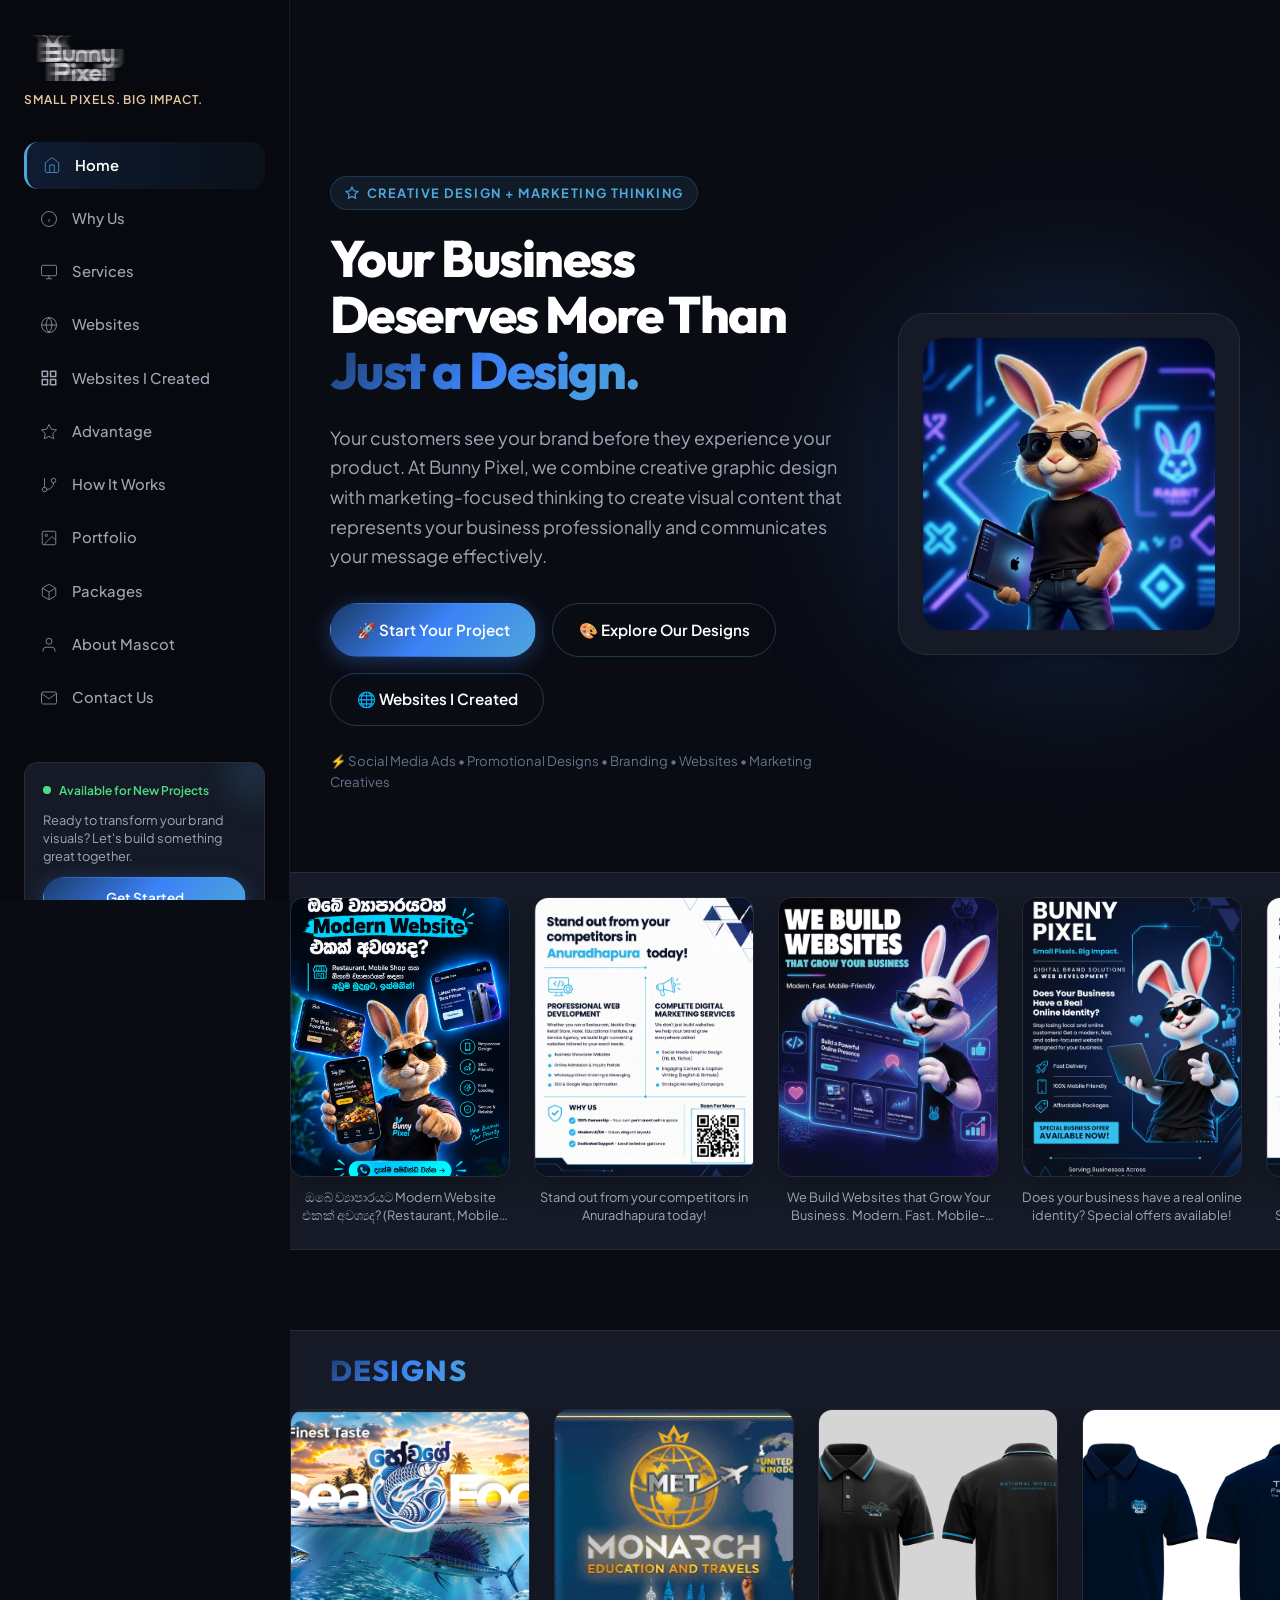
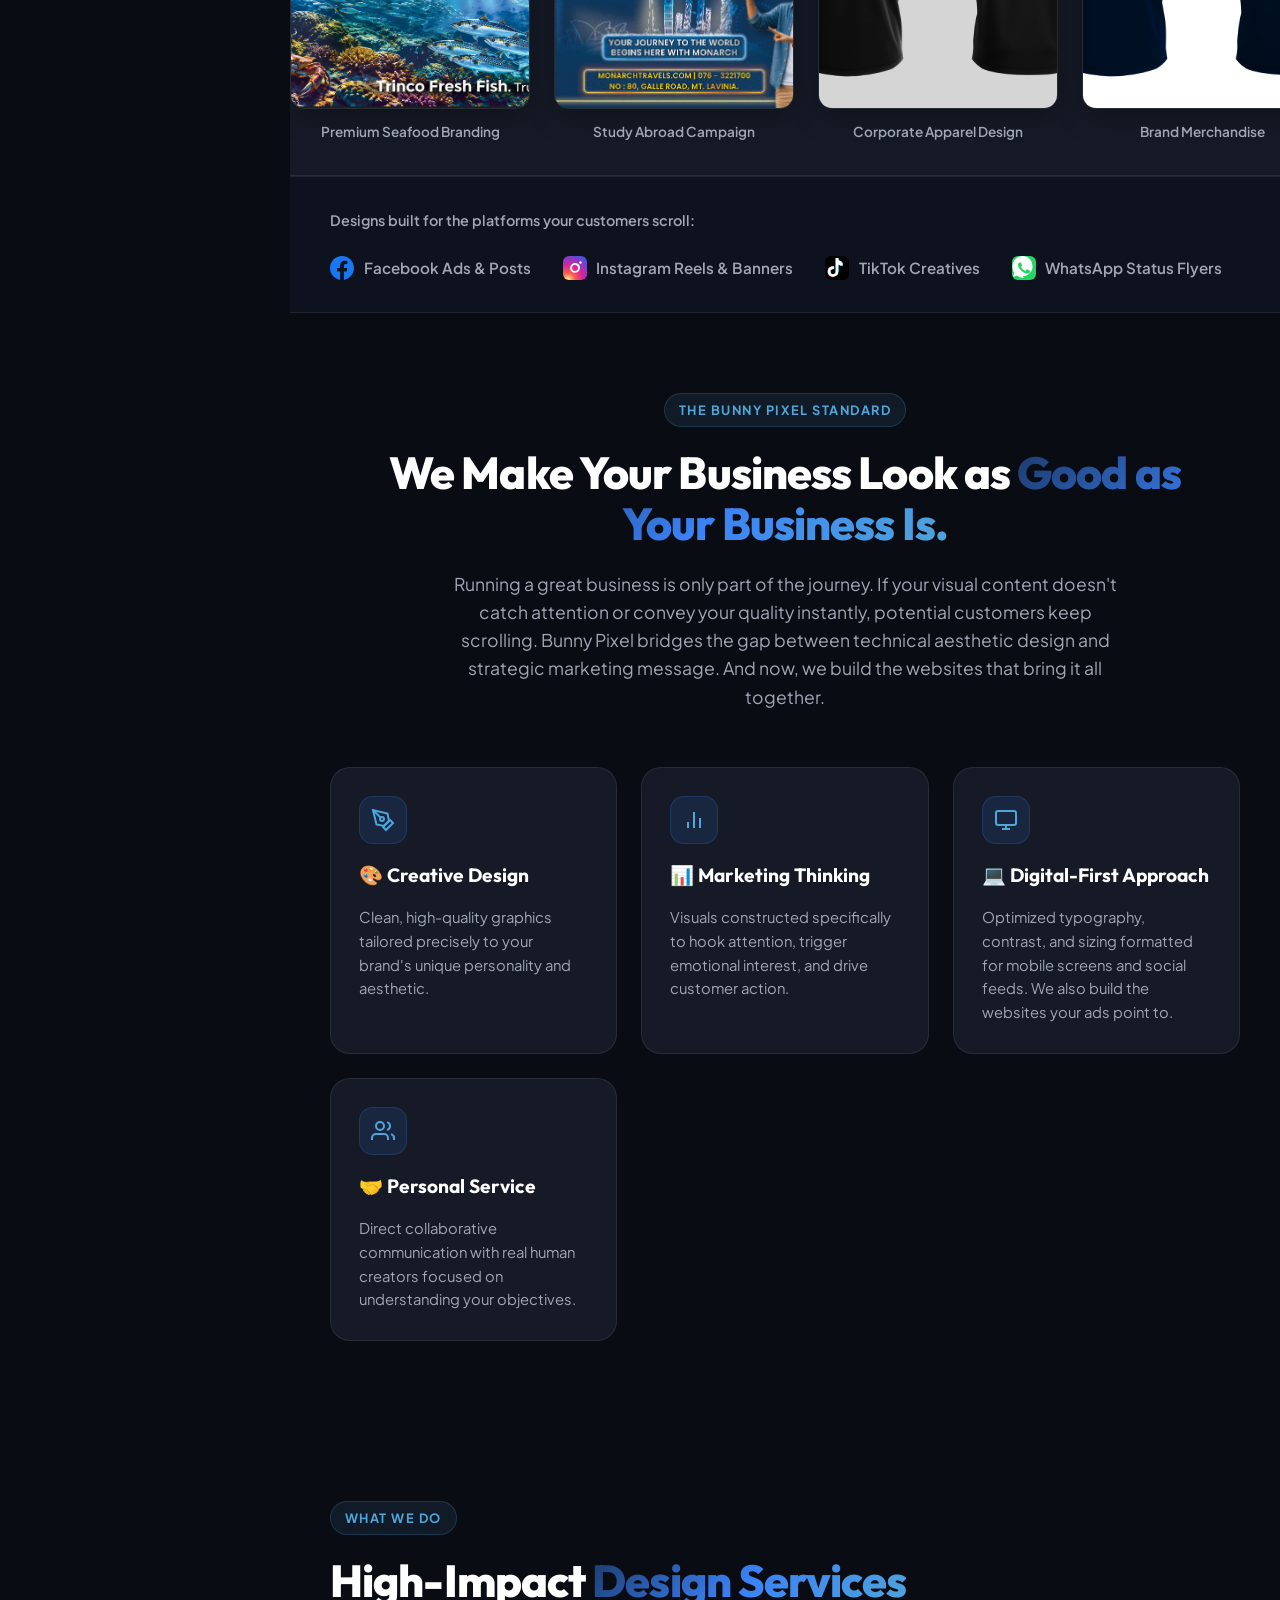
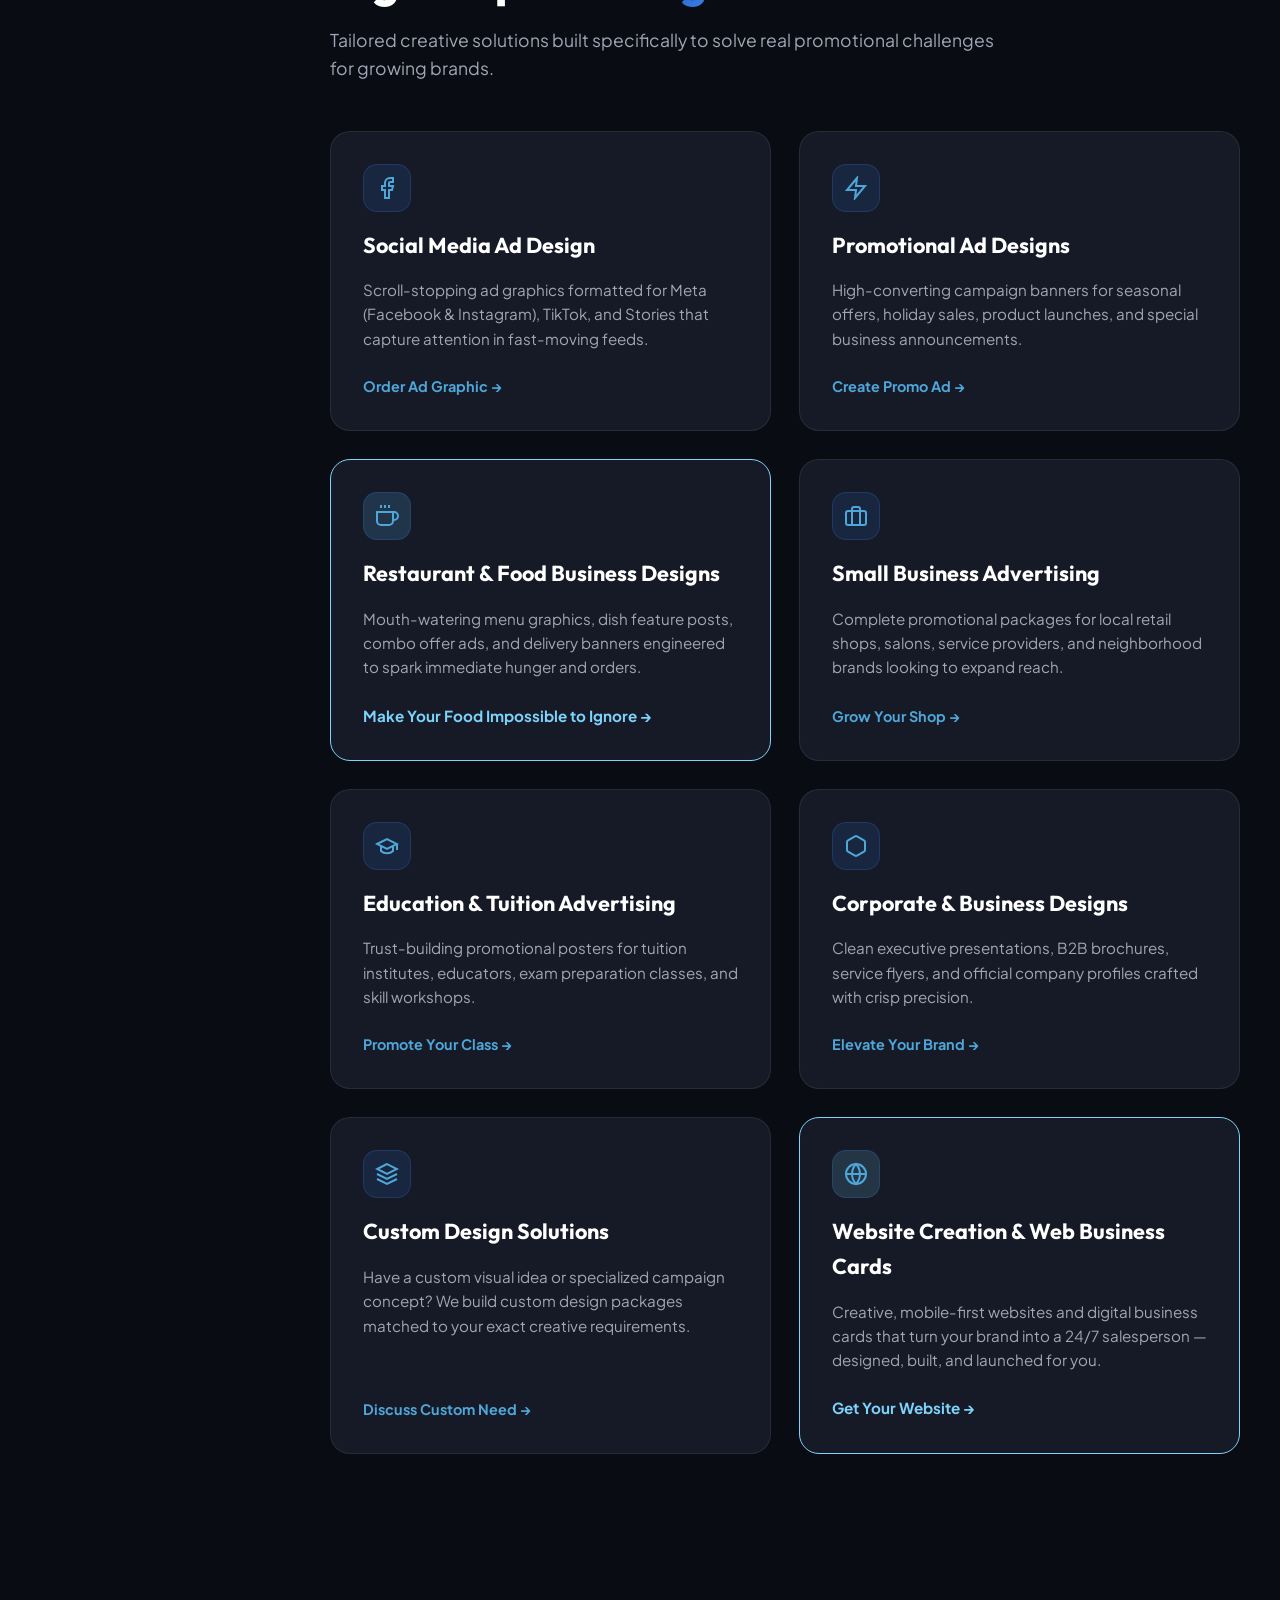
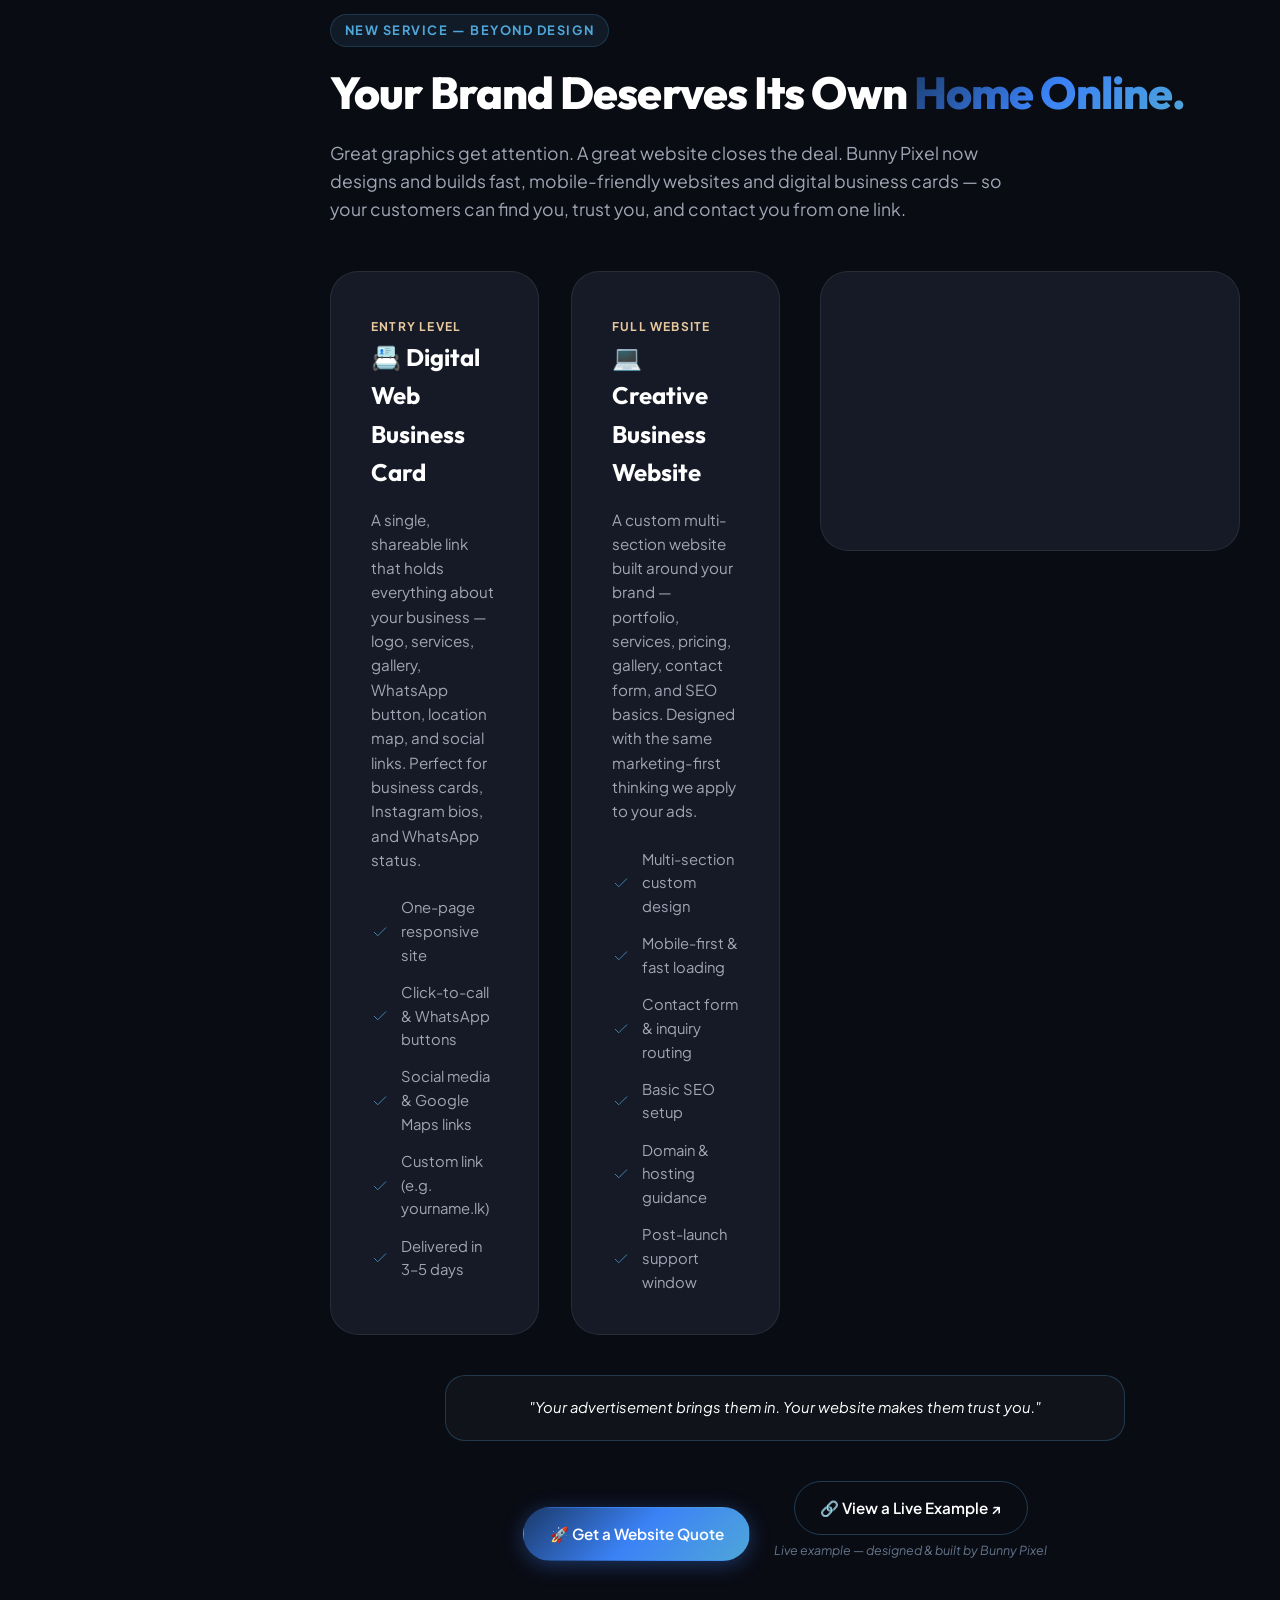
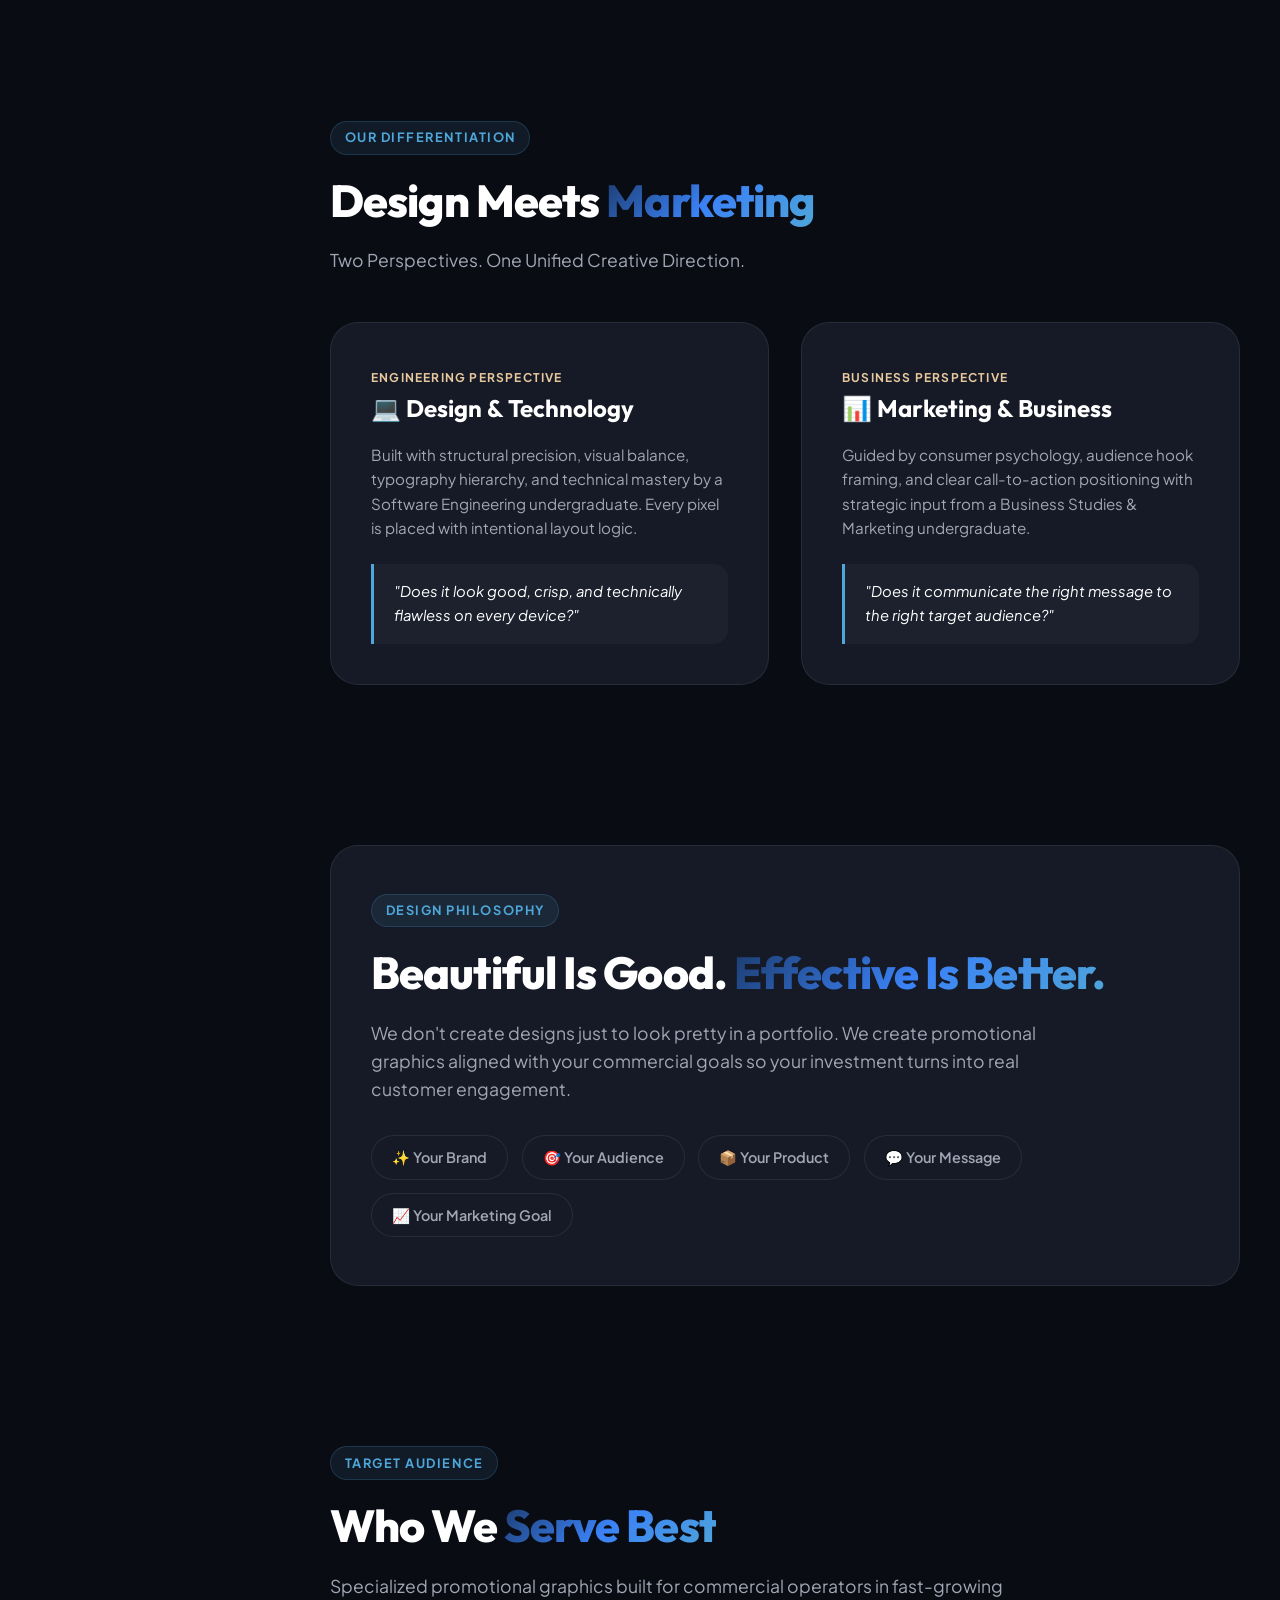
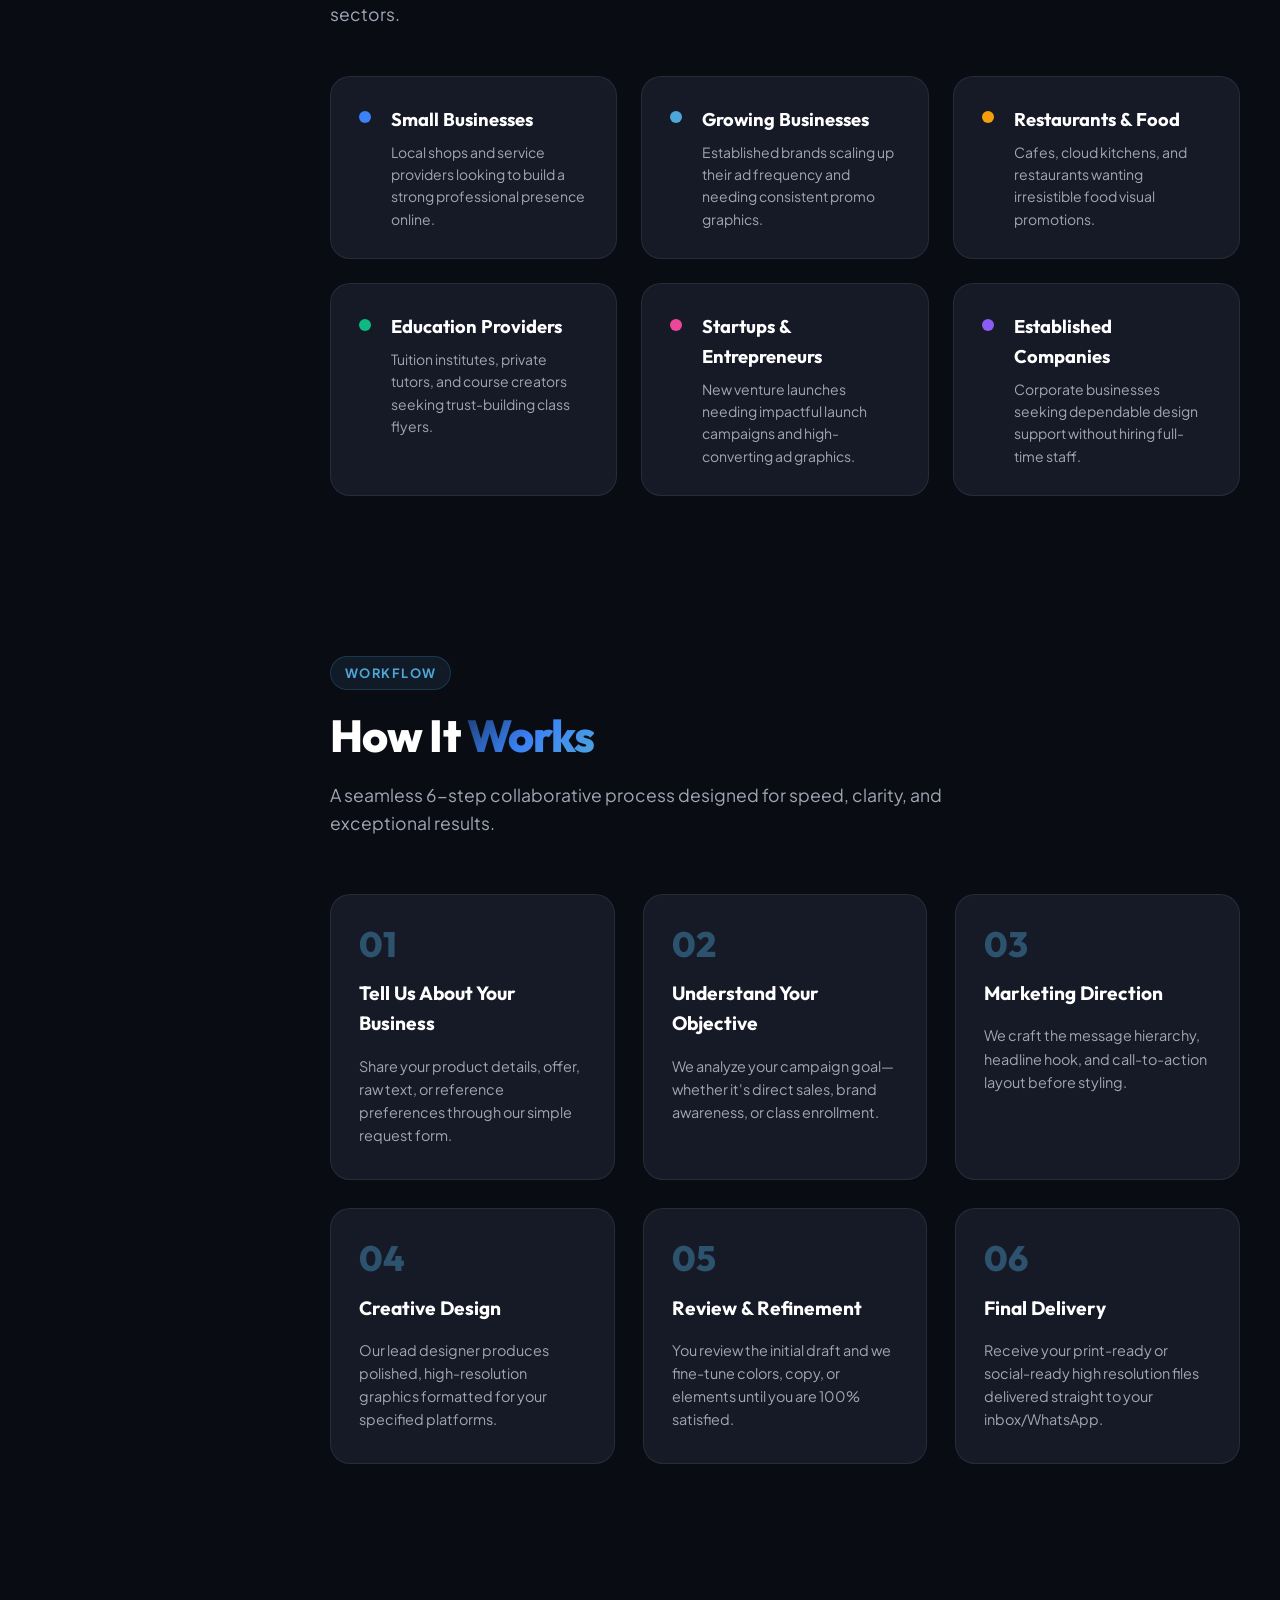
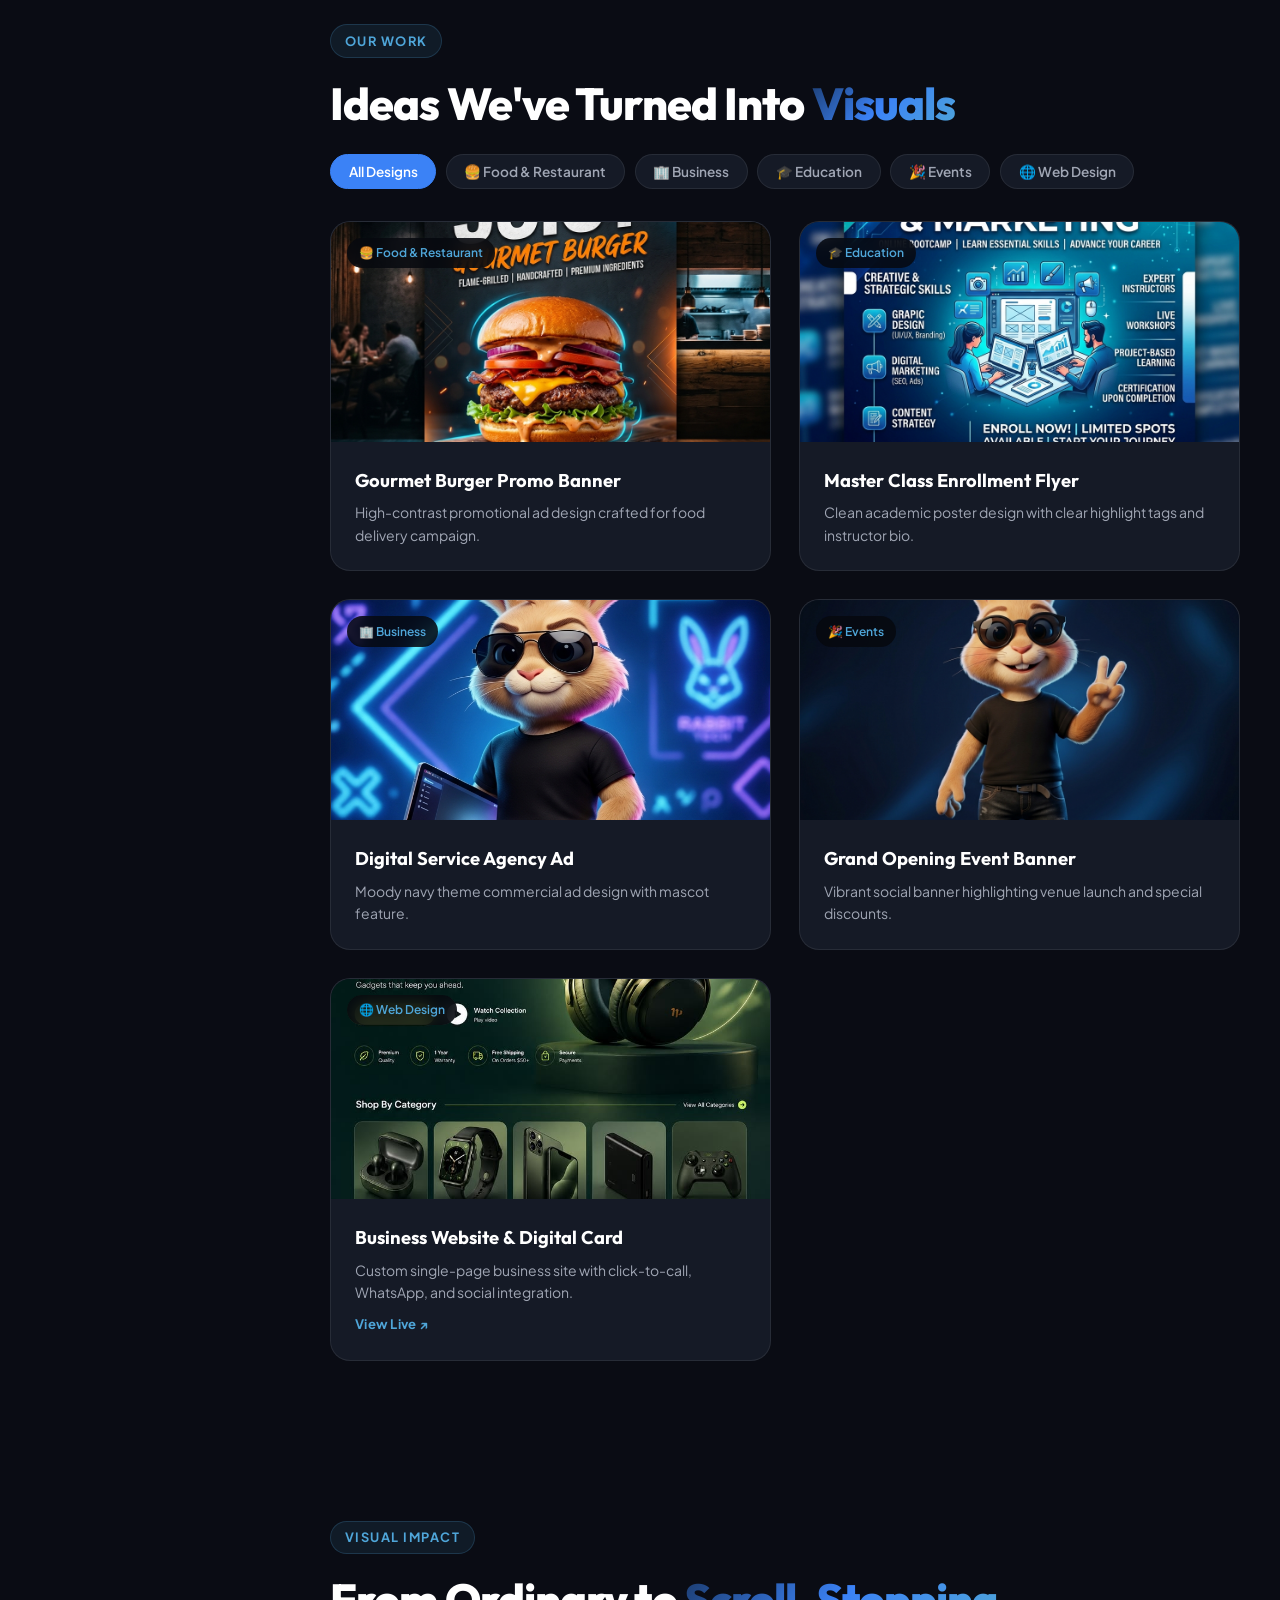
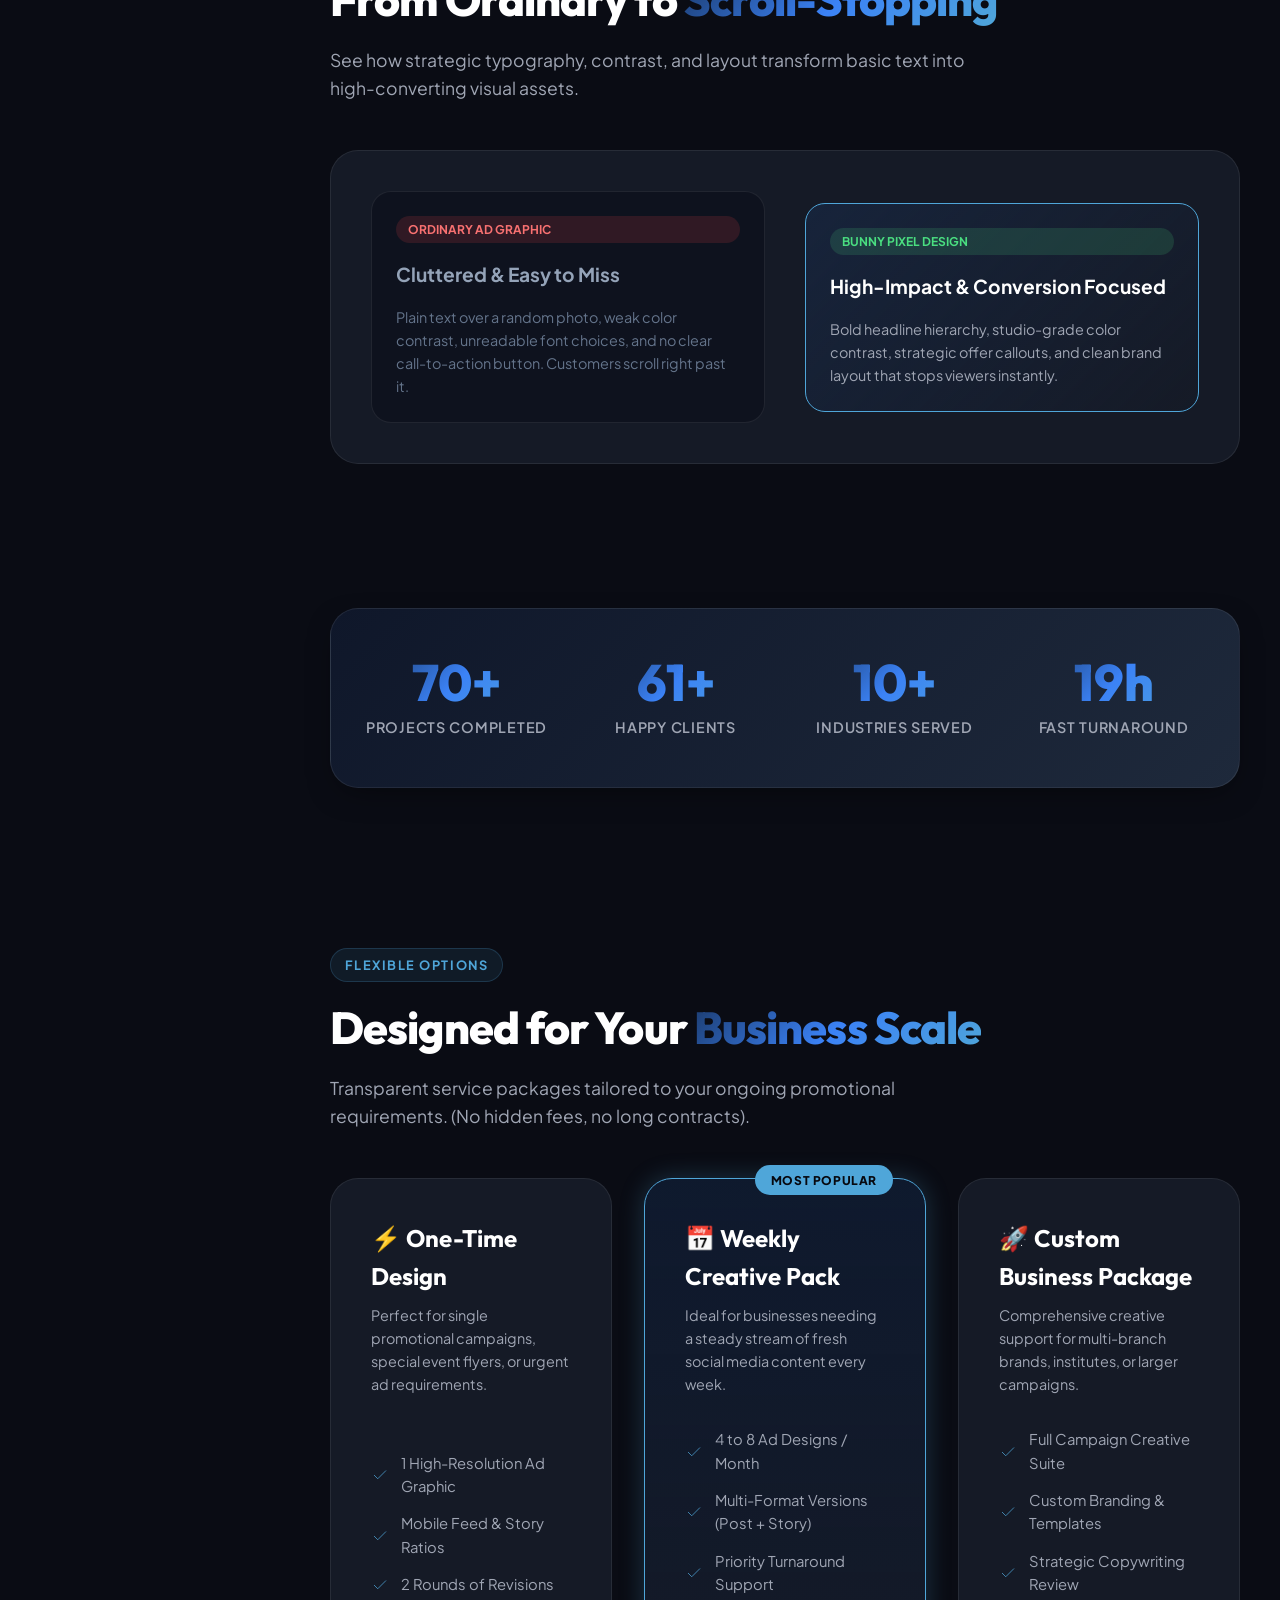
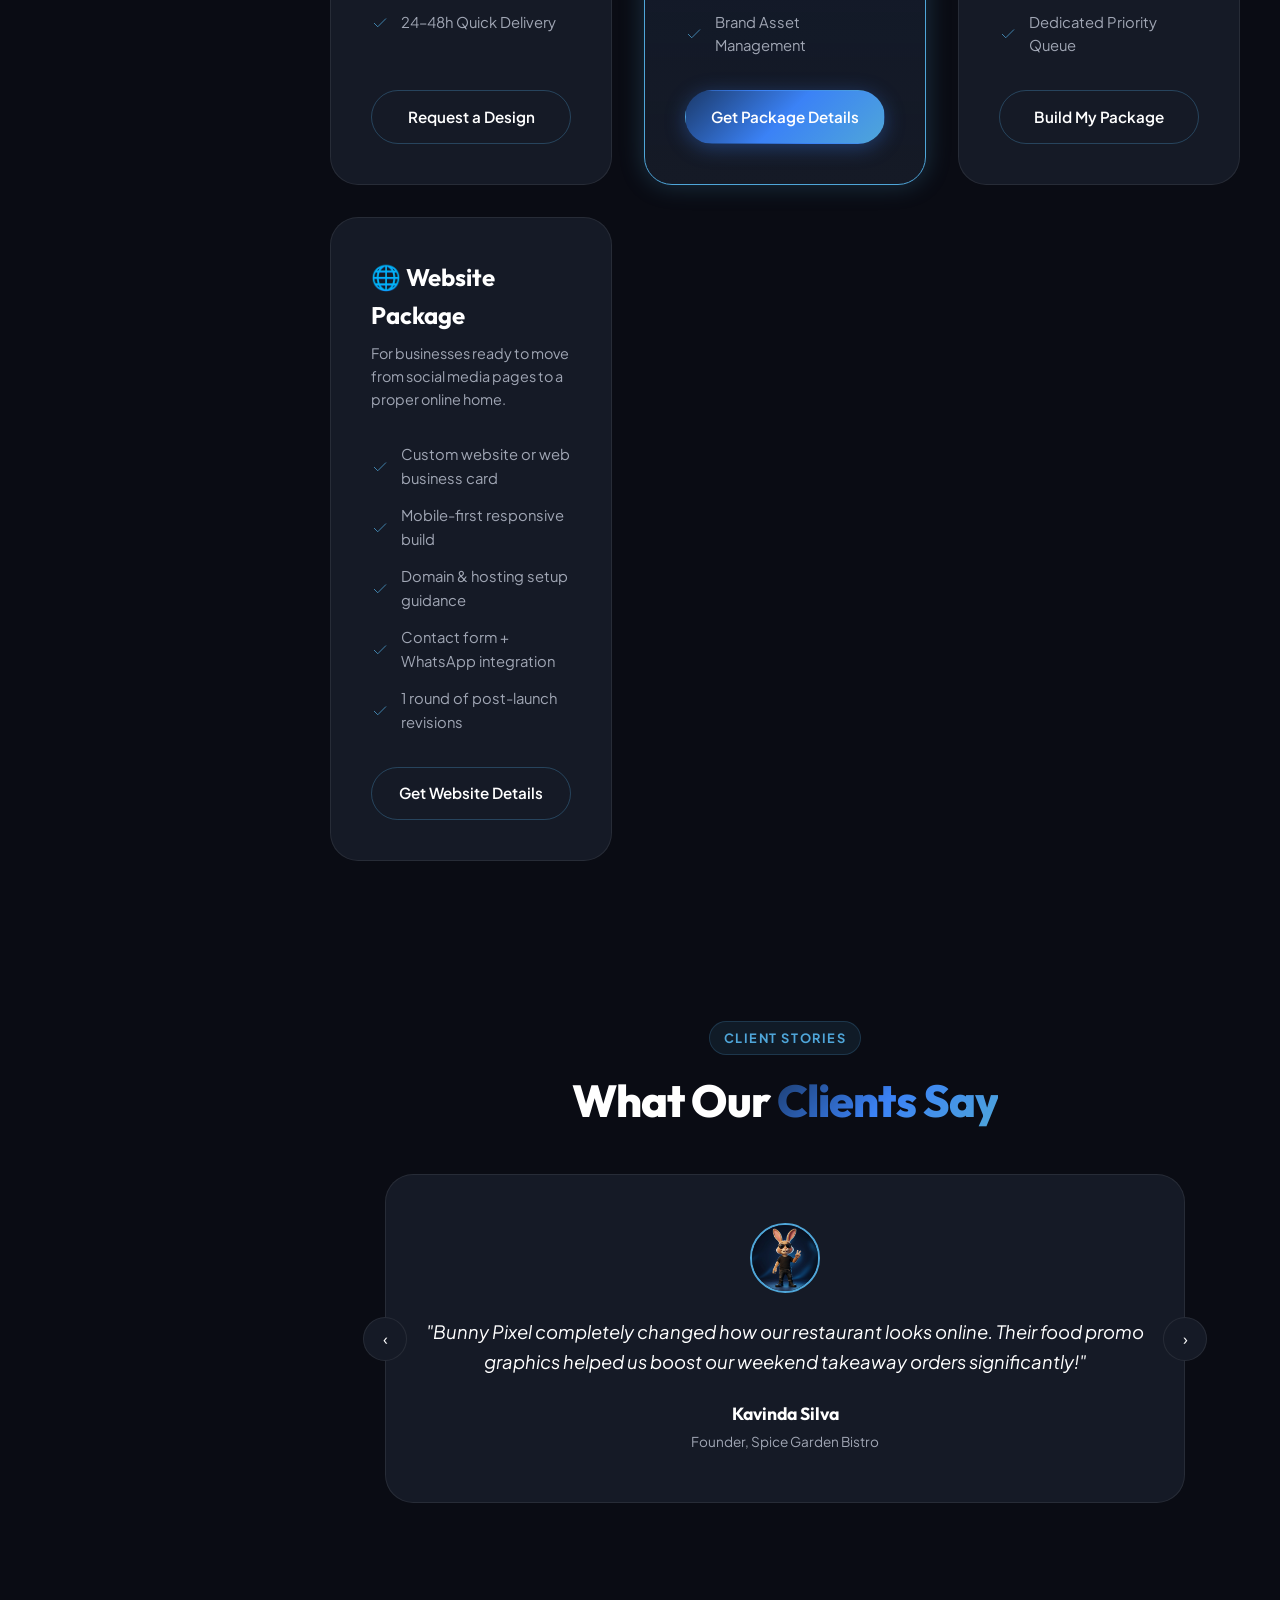
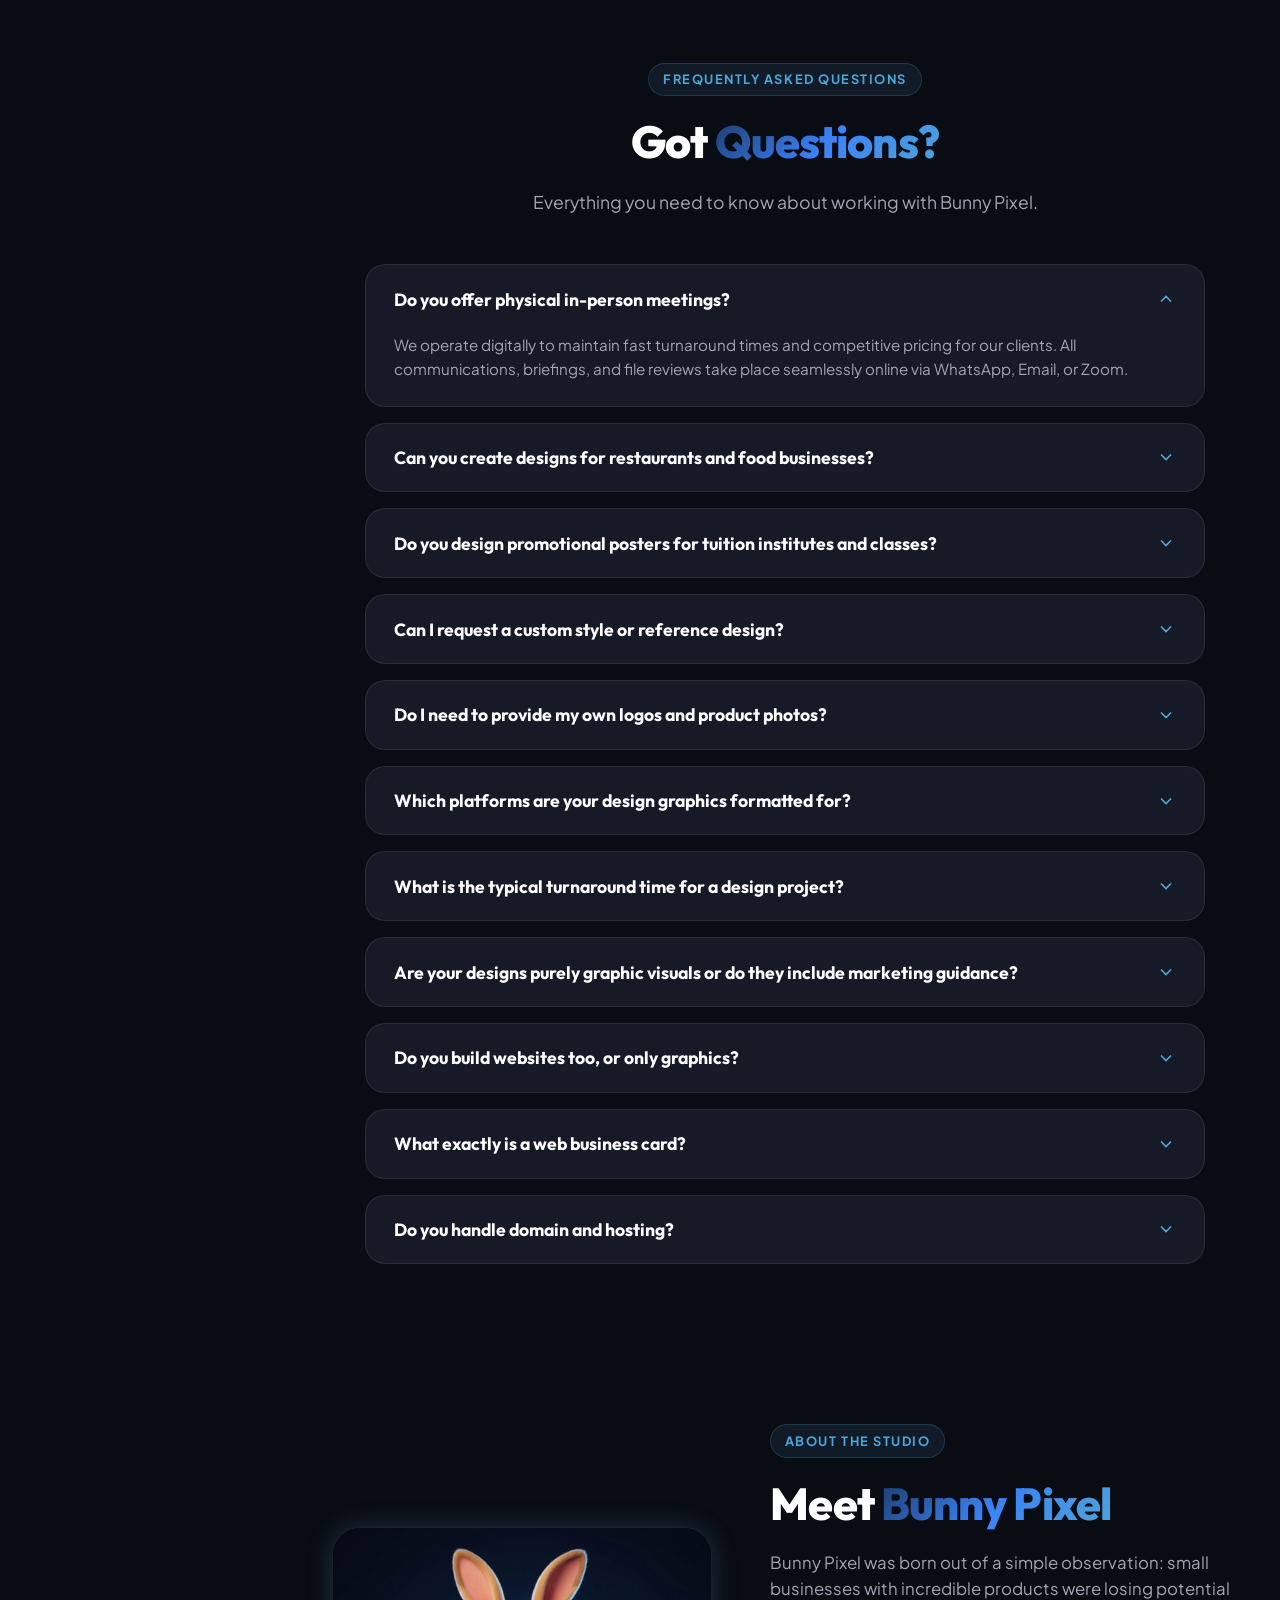
==== commit 19470d2b: "Add files via upload" ====
--- a/index.html
+++ b/index.html
@@ -53,6 +53,17 @@
               <a href="#web-design" class="nav-link" aria-label="Websites">
                 <svg viewBox="0 0 24 24" fill="none"><circle cx="12" cy="12" r="10"/><line x1="2" y1="12" x2="22" y2="12"/><path d="M12 2a15.3 15.3 0 0 1 4 10 15.3 15.3 0 0 1-4 10 15.3 15.3 0 0 1-4-10 15.3 15.3 0 0 1 4-10z"/></svg>
                 Websites
+              </a>
+            </li>
+            <li>
+              <a href="websites.html" class="nav-link">
+                <svg viewBox="0 0 24 24" fill="none" stroke="currentColor" stroke-width="2" stroke-linecap="round" stroke-linejoin="round">
+                  <rect x="3" y="3" width="7" height="7"></rect>
+                  <rect x="14" y="3" width="7" height="7"></rect>
+                  <rect x="14" y="14" width="7" height="7"></rect>
+                  <rect x="3" y="14" width="7" height="7"></rect>
+                </svg>
+                Websites I Created
               </a>
             </li>
             <li>
@@ -171,6 +182,7 @@
         <li><a href="#intro" class="mobile-nav-link">Why Us</a></li>
         <li><a href="#services" class="mobile-nav-link">Services</a></li>
         <li><a href="#web-design" class="mobile-nav-link">Websites</a></li>
+        <li><a href="websites.html" class="mobile-nav-link">Websites I Created</a></li>
         <li><a href="#advantage" class="mobile-nav-link">Advantage</a></li>
         <li><a href="#process" class="mobile-nav-link">How It Works</a></li>
         <li><a href="#portfolio" class="mobile-nav-link">Portfolio</a></li>
@@ -206,6 +218,7 @@
               <div class="hero-actions">
                 <a href="#contact" class="btn btn-primary">🚀 Start Your Project</a>
                 <a href="#portfolio" class="btn btn-outline">🎨 Explore Our Designs</a>
+                <a href="websites.html" class="btn btn-outline">🌐 Websites I Created</a>
               </div>
               <p class="hero-caption">
                 ⚡ Social Media Ads • Promotional Designs • Branding • Websites • Marketing Creatives
@@ -218,6 +231,160 @@
               <div class="hero-mascot-card">
                 <img src="assets/images/bunny_hero.png" alt="Bunny Pixel Mascot with Sunglasses and Laptop" class="hero-mascot-img">
               </div>
+            </div>
+          </div>
+        </div>
+        <!-- ==========================================
+             NEWS TICKER BAR
+             ========================================== -->
+        <section class="news-ticker-section" aria-label="News and updates">
+          <div class="news-ticker-container">
+            <div class="news-ticker-track">
+              <div class="news-group">
+                <a href="index.html#contact" class="news-item">
+                  <img src="assets/images/news-poster-1.png" alt="Modern Website for Business Sinhala Promo">
+                  <div class="news-caption">ඔබේ ව්‍යාපාරයට Modern Website එකක් අවශ්‍යද? (Restaurant, Mobile Shop...)</div>
+                </a>
+                <a href="index.html#web-design" class="news-item">
+                  <img src="assets/images/news-poster-2.png" alt="Stand out in Anuradhapura Promo">
+                  <div class="news-caption">Stand out from your competitors in Anuradhapura today!</div>
+                </a>
+                <a href="index.html#web-design" class="news-item">
+                  <img src="assets/images/news-poster-3.png" alt="We Build Websites Promo">
+                  <div class="news-caption">We Build Websites that Grow Your Business. Modern. Fast. Mobile-Friendly.</div>
+                </a>
+                <a href="index.html#web-design" class="news-item">
+                  <img src="assets/images/news-poster-4.png" alt="Real Online Identity Promo">
+                  <div class="news-caption">Does your business have a real online identity? Special offers available!</div>
+                </a>
+                <a href="index.html#services" class="news-item">
+                  <img src="assets/images/news-poster-2.png" alt="Complete Digital Marketing Services Promo">
+                  <div class="news-caption">Complete Digital Marketing Services: Social Media, Content &amp; Strategy.</div>
+                </a>
+              </div>
+              <div class="news-group" aria-hidden="true">
+                <a href="index.html#contact" class="news-item" tabindex="-1">
+                  <img src="assets/images/news-poster-1.png" alt="Modern Website for Business Sinhala Promo">
+                  <div class="news-caption">ඔබේ ව්‍යාපාරයට Modern Website එකක් අවශ්‍යද? (Restaurant, Mobile Shop...)</div>
+                </a>
+                <a href="index.html#web-design" class="news-item" tabindex="-1">
+                  <img src="assets/images/news-poster-2.png" alt="Stand out in Anuradhapura Promo">
+                  <div class="news-caption">Stand out from your competitors in Anuradhapura today!</div>
+                </a>
+                <a href="index.html#web-design" class="news-item" tabindex="-1">
+                  <img src="assets/images/news-poster-3.png" alt="We Build Websites Promo">
+                  <div class="news-caption">We Build Websites that Grow Your Business. Modern. Fast. Mobile-Friendly.</div>
+                </a>
+                <a href="index.html#web-design" class="news-item" tabindex="-1">
+                  <img src="assets/images/news-poster-4.png" alt="Real Online Identity Promo">
+                  <div class="news-caption">Does your business have a real online identity? Special offers available!</div>
+                </a>
+                <a href="index.html#services" class="news-item" tabindex="-1">
+                  <img src="assets/images/news-poster-2.png" alt="Complete Digital Marketing Services Promo">
+                  <div class="news-caption">Complete Digital Marketing Services: Social Media, Content &amp; Strategy.</div>
+                </a>
+              </div>
+            </div>
+          </div>
+        </section>
+      </section>
+
+      <!-- ==========================================
+           DESIGNS TICKER BAR
+           ========================================== -->
+      <section class="designs-ticker-section" aria-label="Designs">
+        <div class="section-wrapper" style="padding-bottom: 1rem; padding-top: 1rem;">
+          <h3 class="ticker-heading">
+            <span class="gradient-text">Designs</span>
+          </h3>
+        </div>
+
+        <div class="ticker-container designs-ticker">
+          <div class="ticker-track">
+            <div class="ticker-group">
+              <a href="websites.html" class="ticker-item">
+                <img src="assets/images/design-poster-1.png" alt="Trino Fresh Fish Branding">
+                <div class="ticker-caption">Premium Seafood Branding</div>
+              </a>
+              <a href="websites.html" class="ticker-item">
+                <img src="assets/images/design-poster-2.png" alt="Monarch Education Flyer">
+                <div class="ticker-caption">Study Abroad Campaign</div>
+              </a>
+              <a href="websites.html" class="ticker-item">
+                <img src="assets/images/design-poster-3.png" alt="National Mobile Polo Design">
+                <div class="ticker-caption">Corporate Apparel Design</div>
+              </a>
+              <a href="websites.html" class="ticker-item">
+                <img src="assets/images/design-poster-4.png" alt="Trinco Fish Polo Design">
+                <div class="ticker-caption">Brand Merchandise</div>
+              </a>
+              <a href="websites.html" class="ticker-item">
+                <img src="assets/images/design-poster-5.png" alt="Ceylon Computer Polo Design">
+                <div class="ticker-caption">Corporate Uniform Design</div>
+              </a>
+              <a href="websites.html" class="ticker-item">
+                <img src="assets/images/design-poster-6.png" alt="SIS Election Campaign Poster">
+                <div class="ticker-caption">Leadership Campaign Poster</div>
+              </a>
+              <a href="websites.html" class="ticker-item">
+                <img src="assets/images/design-poster-7.png" alt="SLTC Religious Event Flyer">
+                <div class="ticker-caption">Event &amp; Religious Poster</div>
+              </a>
+              <a href="websites.html" class="ticker-item">
+                <img src="assets/images/design-poster-8.png" alt="Study in Australia Promo">
+                <div class="ticker-caption">Education Promo Flyer</div>
+              </a>
+              <a href="websites.html" class="ticker-item">
+                <img src="assets/images/design-poster-9.png" alt="Global Education Ad">
+                <div class="ticker-caption">Global Education Ad</div>
+              </a>
+              <a href="websites.html" class="ticker-item">
+                <img src="assets/images/design-poster-10.png" alt="Kotmale Donation Drive">
+                <div class="ticker-caption">Community Donation Drive</div>
+              </a>
+            </div>
+
+            <div class="ticker-group" aria-hidden="true">
+              <a href="websites.html" class="ticker-item" tabindex="-1">
+                <img src="assets/images/design-poster-1.png" alt="Trino Fresh Fish Branding">
+                <div class="ticker-caption">Premium Seafood Branding</div>
+              </a>
+              <a href="websites.html" class="ticker-item" tabindex="-1">
+                <img src="assets/images/design-poster-2.png" alt="Monarch Education Flyer">
+                <div class="ticker-caption">Study Abroad Campaign</div>
+              </a>
+              <a href="websites.html" class="ticker-item" tabindex="-1">
+                <img src="assets/images/design-poster-3.png" alt="National Mobile Polo Design">
+                <div class="ticker-caption">Corporate Apparel Design</div>
+              </a>
+              <a href="websites.html" class="ticker-item" tabindex="-1">
+                <img src="assets/images/design-poster-4.png" alt="Trinco Fish Polo Design">
+                <div class="ticker-caption">Brand Merchandise</div>
+              </a>
+              <a href="websites.html" class="ticker-item" tabindex="-1">
+                <img src="assets/images/design-poster-5.png" alt="Ceylon Computer Polo Design">
+                <div class="ticker-caption">Corporate Uniform Design</div>
+              </a>
+              <a href="websites.html" class="ticker-item" tabindex="-1">
+                <img src="assets/images/design-poster-6.png" alt="SIS Election Campaign Poster">
+                <div class="ticker-caption">Leadership Campaign Poster</div>
+              </a>
+              <a href="websites.html" class="ticker-item" tabindex="-1">
+                <img src="assets/images/design-poster-7.png" alt="SLTC Religious Event Flyer">
+                <div class="ticker-caption">Event &amp; Religious Poster</div>
+              </a>
+              <a href="websites.html" class="ticker-item" tabindex="-1">
+                <img src="assets/images/design-poster-8.png" alt="Study in Australia Promo">
+                <div class="ticker-caption">Education Promo Flyer</div>
+              </a>
+              <a href="websites.html" class="ticker-item" tabindex="-1">
+                <img src="assets/images/design-poster-9.png" alt="Global Education Ad">
+                <div class="ticker-caption">Global Education Ad</div>
+              </a>
+              <a href="websites.html" class="ticker-item" tabindex="-1">
+                <img src="assets/images/design-poster-10.png" alt="Kotmale Donation Drive">
+                <div class="ticker-caption">Community Donation Drive</div>
+              </a>
             </div>
           </div>
         </div>
@@ -719,7 +886,6 @@
             </div>
 
             <!-- Portfolio Item 5 (Web Design) -->
-            <!-- TODO: replace web_preview.png with a real screenshot -->
             <a
               class="portfolio-card"
               data-category="web"
@@ -731,8 +897,8 @@
               <div class="portfolio-img-wrapper">
                 <span class="portfolio-badge">🌐 Web Design</span>
                 <img
-                  src="assets/images/web_preview.png"
-                  alt="Business website and digital card design by Bunny Pixel"
+                  src="assets/images/gadget_store_website.jpeg"
+                  alt="Electronics and gadget e-commerce website design"
                   onerror="this.parentElement.style.background='linear-gradient(135deg,#1B3A6B,#0A0C14)'"
                 >
               </div>
@@ -1283,6 +1449,7 @@
               <a href="#hero" style="color: var(--text-secondary); font-size: 0.9rem;">Home</a>
               <a href="#services" style="color: var(--text-secondary); font-size: 0.9rem;">Services</a>
               <a href="#web-design" style="color: var(--text-secondary); font-size: 0.9rem;">Websites</a>
+              <a href="websites.html" style="color: var(--text-secondary); font-size: 0.9rem;">Websites I Created</a>
               <a href="#portfolio" style="color: var(--text-secondary); font-size: 0.9rem;">Portfolio</a>
               <a href="#packages" style="color: var(--text-secondary); font-size: 0.9rem;">Packages</a>
               <a href="#about" style="color: var(--text-secondary); font-size: 0.9rem;">About</a>
--- a/css/style.css
+++ b/css/style.css
@@ -1620,6 +1620,9 @@
   .section-wrapper {
     padding: 3.5rem 1.25rem;
   }
+  .web-showcase-grid {
+    grid-template-columns: 1fr;
+  }
   .stats-bar {
     grid-template-columns: 1fr;
   }
@@ -1631,3 +1634,305 @@
     justify-content: center;
   }
 }
+
+/* ==========================================================================
+   Websites I Created — Showcase Page
+   ========================================================================== */
+
+.web-showcase-grid {
+  display: grid;
+  grid-template-columns: repeat(auto-fit, minmax(320px, 1fr));
+  gap: 2rem;
+  margin-top: 3rem;
+}
+
+.web-showcase-card {
+  display: flex;
+  flex-direction: column;
+  gap: 1.25rem;
+  background: var(--bg-card);
+  border: 1px solid var(--border-color);
+  border-radius: var(--radius-xl);
+  padding: 2rem;
+  text-decoration: none;
+  color: inherit;
+  transition: var(--transition-smooth);
+  position: relative;
+  overflow: hidden;
+}
+
+.web-showcase-card:hover {
+  border-color: var(--accent-cyan);
+  box-shadow: var(--shadow-glow);
+  transform: translateY(-6px);
+}
+
+.web-showcase-card .card-category {
+  font-size: 0.75rem;
+  font-weight: 700;
+  letter-spacing: 0.1em;
+  text-transform: uppercase;
+  color: var(--accent-cyan);
+}
+
+.web-showcase-card h3 {
+  font-family: var(--font-heading);
+  font-size: 1.35rem;
+  font-weight: 700;
+  margin: 0;
+}
+
+.web-showcase-card .card-subtitle {
+  font-size: 0.9rem;
+  color: var(--accent-tan);
+  font-weight: 600;
+}
+
+.web-showcase-card p {
+  font-size: 0.925rem;
+  color: var(--text-secondary);
+  line-height: 1.6;
+  margin: 0;
+}
+
+.web-showcase-card .card-tags {
+  display: flex;
+  flex-wrap: wrap;
+  gap: 0.5rem;
+}
+
+.web-showcase-card .tag-pill {
+  font-size: 0.8rem;
+  padding: 0.35rem 0.75rem;
+}
+
+.web-showcase-card .card-arrow {
+  margin-top: auto;
+  display: inline-flex;
+  align-items: center;
+  gap: 0.5rem;
+  font-size: 0.9rem;
+  font-weight: 700;
+  color: var(--accent-cyan);
+  transition: gap var(--transition-fast);
+}
+
+.web-showcase-card:hover .card-arrow {
+  gap: 0.8rem;
+}
+
+/* ==========================================================================
+   News Ticker Bar
+   ========================================================================== */
+.news-ticker-section {
+  width: 100%;
+  padding: 1.5rem 0;
+  overflow: hidden;
+  position: relative;
+  background: var(--bg-card);
+  border-top: 1px solid var(--border-color);
+  border-bottom: 1px solid var(--border-color);
+}
+
+.news-ticker-container {
+  width: 100%;
+  overflow: hidden;
+}
+
+.news-ticker-track {
+  display: flex;
+  width: max-content;
+  animation: scrollTicker 40s linear infinite;
+}
+
+.news-ticker-section:hover .news-ticker-track,
+.news-ticker-section:focus-within .news-ticker-track {
+  animation-play-state: paused;
+}
+
+.news-group {
+  display: flex;
+  flex-shrink: 0;
+  gap: 1.5rem;
+  padding-right: 1.5rem;
+}
+
+.news-item {
+  display: flex;
+  flex-direction: column;
+  flex-shrink: 0;
+  gap: 0.75rem;
+  width: 220px;
+  text-decoration: none;
+  transition: transform var(--transition-fast);
+}
+
+.news-item:hover {
+  transform: translateY(-3px);
+}
+
+.news-item img {
+  width: 100%;
+  height: 280px;
+  object-fit: cover;
+  border-radius: var(--radius-md);
+  border: 1px solid var(--border-color);
+  box-shadow: var(--shadow-card);
+  transition: border-color var(--transition-fast);
+}
+
+.news-item:hover img {
+  border-color: var(--accent-cyan);
+}
+
+.news-caption {
+  display: -webkit-box;
+  overflow: hidden;
+  color: var(--text-secondary);
+  font-size: 0.8rem;
+  line-height: 1.4;
+  text-align: center;
+  -webkit-box-orient: vertical;
+  -webkit-line-clamp: 2;
+}
+
+@keyframes scrollTicker {
+  from {
+    transform: translateX(0);
+  }
+  to {
+    transform: translateX(-50%);
+  }
+}
+
+@media (max-width: 600px) {
+  .news-ticker-track {
+    animation-duration: 25s;
+  }
+
+  .news-item {
+    width: 160px;
+  }
+
+  .news-item img {
+    height: 200px;
+  }
+}
+
+@media (prefers-reduced-motion: reduce) {
+  .news-ticker-track {
+    animation: none;
+  }
+}
+
+/* ==========================================================================
+   Designs Ticker Bar
+   ========================================================================== */
+.designs-ticker-section {
+  width: 100%;
+  padding-bottom: 2rem;
+  overflow: hidden;
+  position: relative;
+  background: var(--bg-card);
+  border-top: 1px solid var(--border-color);
+  border-bottom: 1px solid var(--border-color);
+}
+
+.ticker-heading {
+  margin: 0;
+  font-family: var(--font-heading);
+  font-size: 1.8rem;
+  font-weight: 800;
+  letter-spacing: 0.05em;
+  text-transform: uppercase;
+}
+
+.ticker-container {
+  width: 100%;
+  overflow: hidden;
+}
+
+.ticker-track {
+  display: flex;
+  width: max-content;
+  animation: scrollLeftToRight 50s linear infinite;
+}
+
+.designs-ticker:hover .ticker-track,
+.designs-ticker:focus-within .ticker-track {
+  animation-play-state: paused;
+}
+
+.ticker-group {
+  display: flex;
+  flex-shrink: 0;
+  gap: 1.5rem;
+  padding-right: 1.5rem;
+}
+
+.ticker-item {
+  display: flex;
+  flex: 0 0 240px;
+  flex-direction: column;
+  gap: 0.75rem;
+  text-decoration: none;
+  transition: transform var(--transition-fast);
+}
+
+.ticker-item:hover {
+  transform: translateY(-4px);
+}
+
+.ticker-item img {
+  width: 100%;
+  height: 300px;
+  object-fit: cover;
+  border: 1px solid var(--border-color);
+  border-radius: var(--radius-md);
+  box-shadow: var(--shadow-card);
+  transition: border-color var(--transition-fast), box-shadow var(--transition-fast);
+}
+
+.ticker-item:hover img {
+  border-color: var(--accent-cyan);
+  box-shadow: var(--shadow-glow);
+}
+
+.ticker-caption {
+  overflow: hidden;
+  color: var(--text-secondary);
+  font-size: 0.85rem;
+  font-weight: 600;
+  text-align: center;
+  text-overflow: ellipsis;
+  white-space: nowrap;
+}
+
+@keyframes scrollLeftToRight {
+  from {
+    transform: translateX(-50%);
+  }
+  to {
+    transform: translateX(0);
+  }
+}
+
+@media (max-width: 600px) {
+  .ticker-track {
+    animation-duration: 30s;
+  }
+
+  .ticker-item {
+    flex-basis: 180px;
+  }
+
+  .ticker-item img {
+    height: 240px;
+  }
+}
+
+@media (prefers-reduced-motion: reduce) {
+  .ticker-track {
+    animation: none;
+  }
+}
